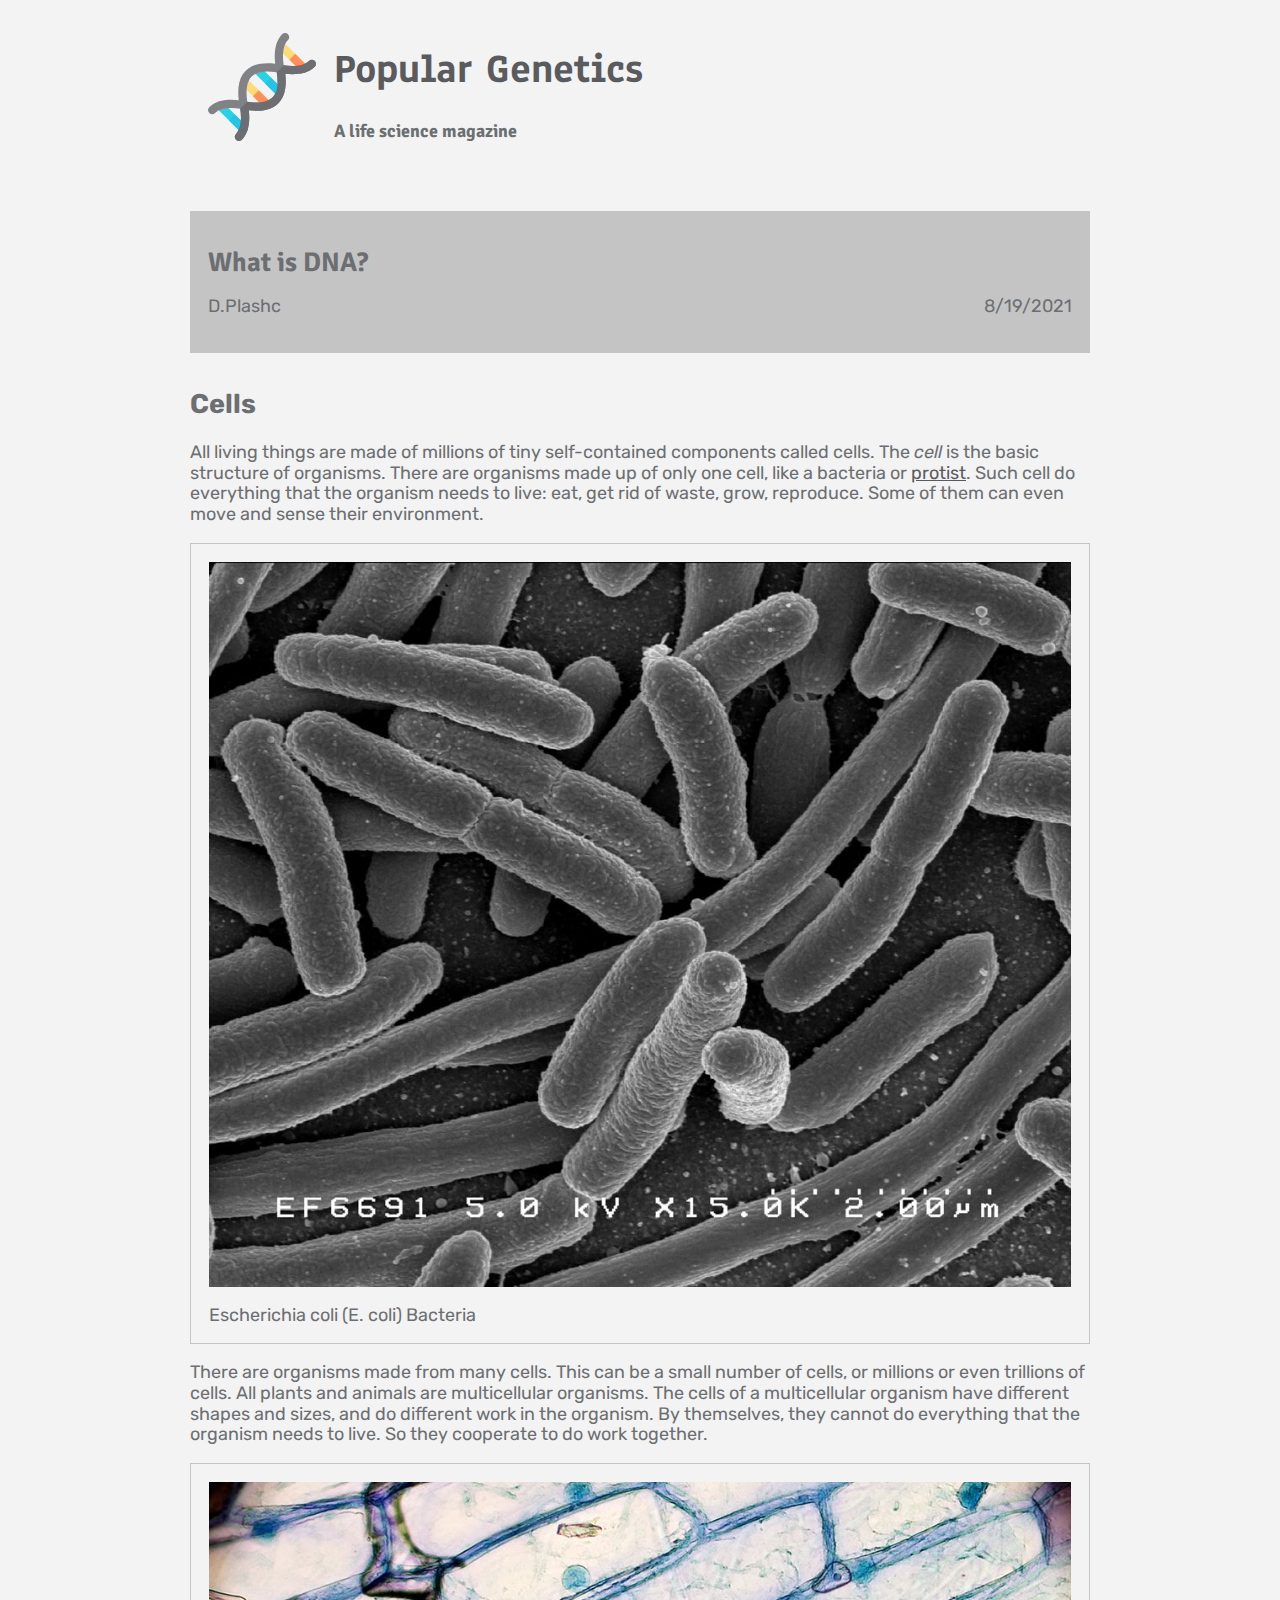
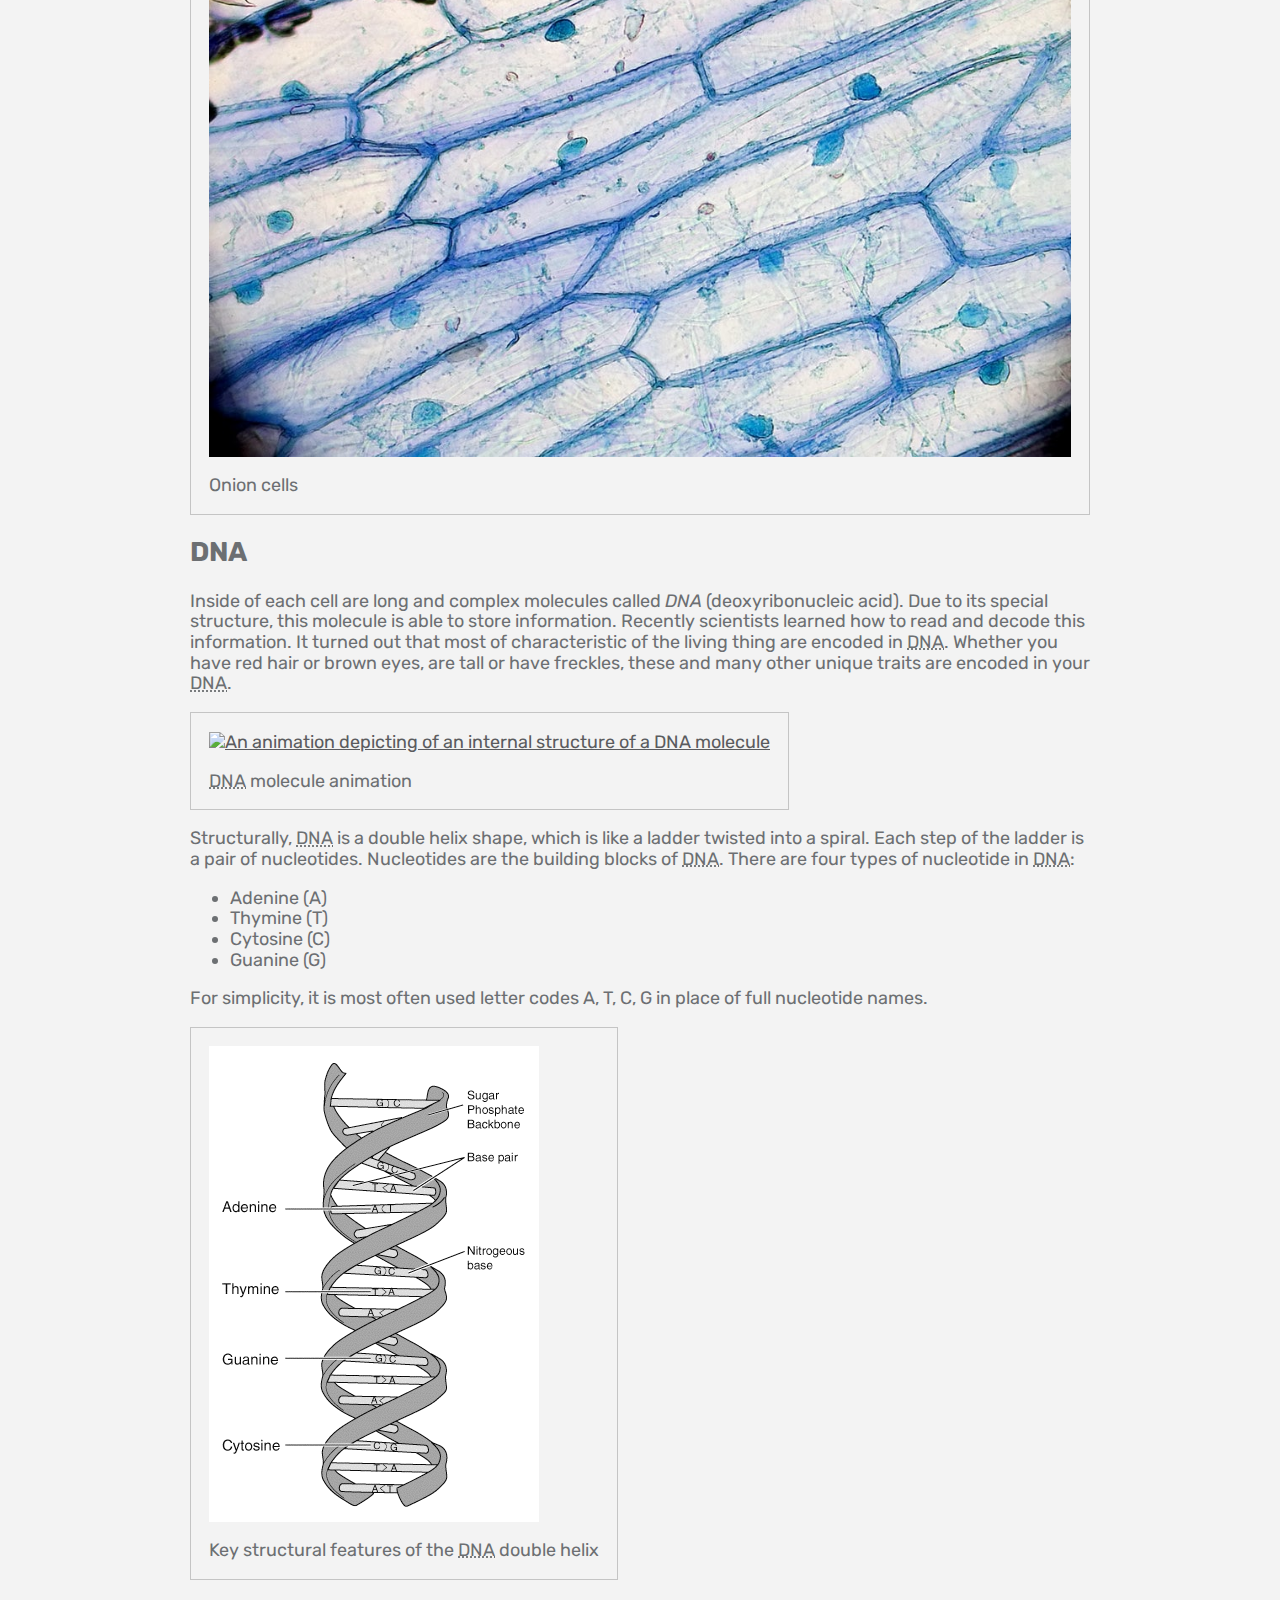
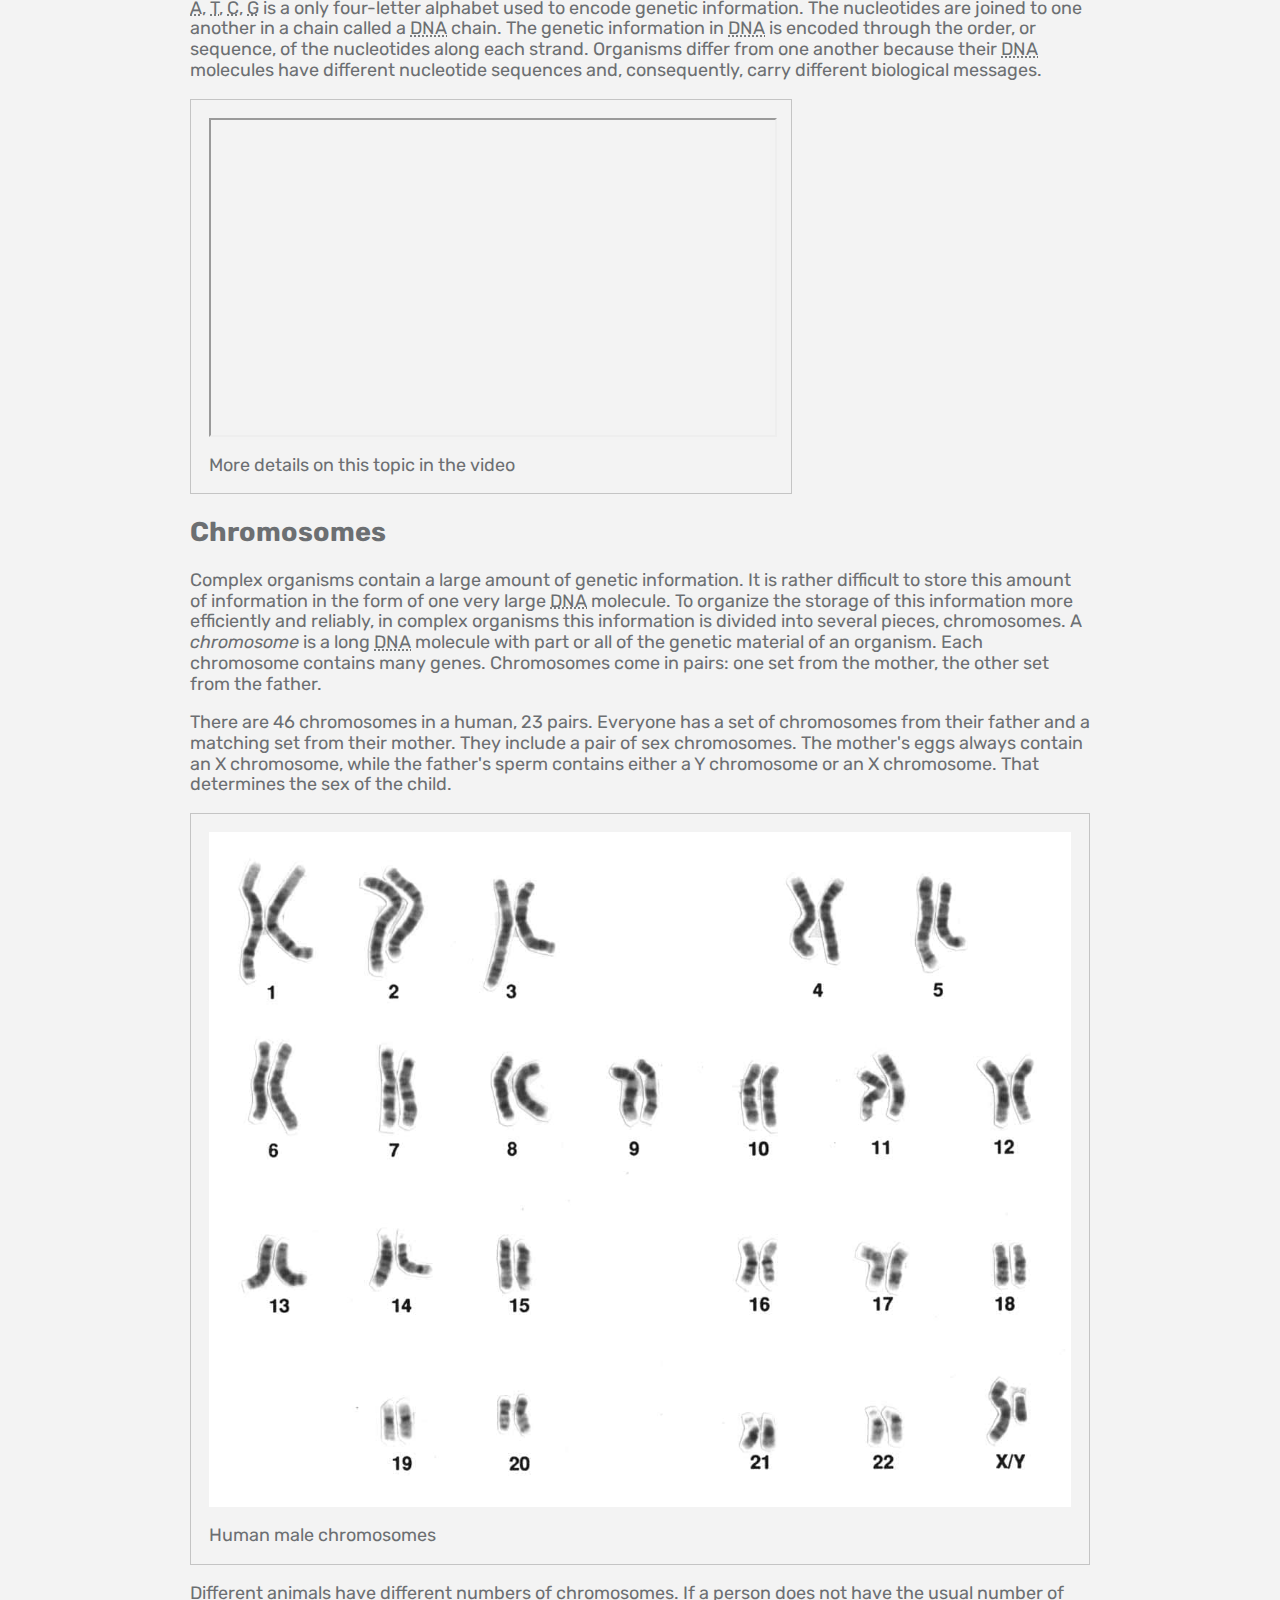
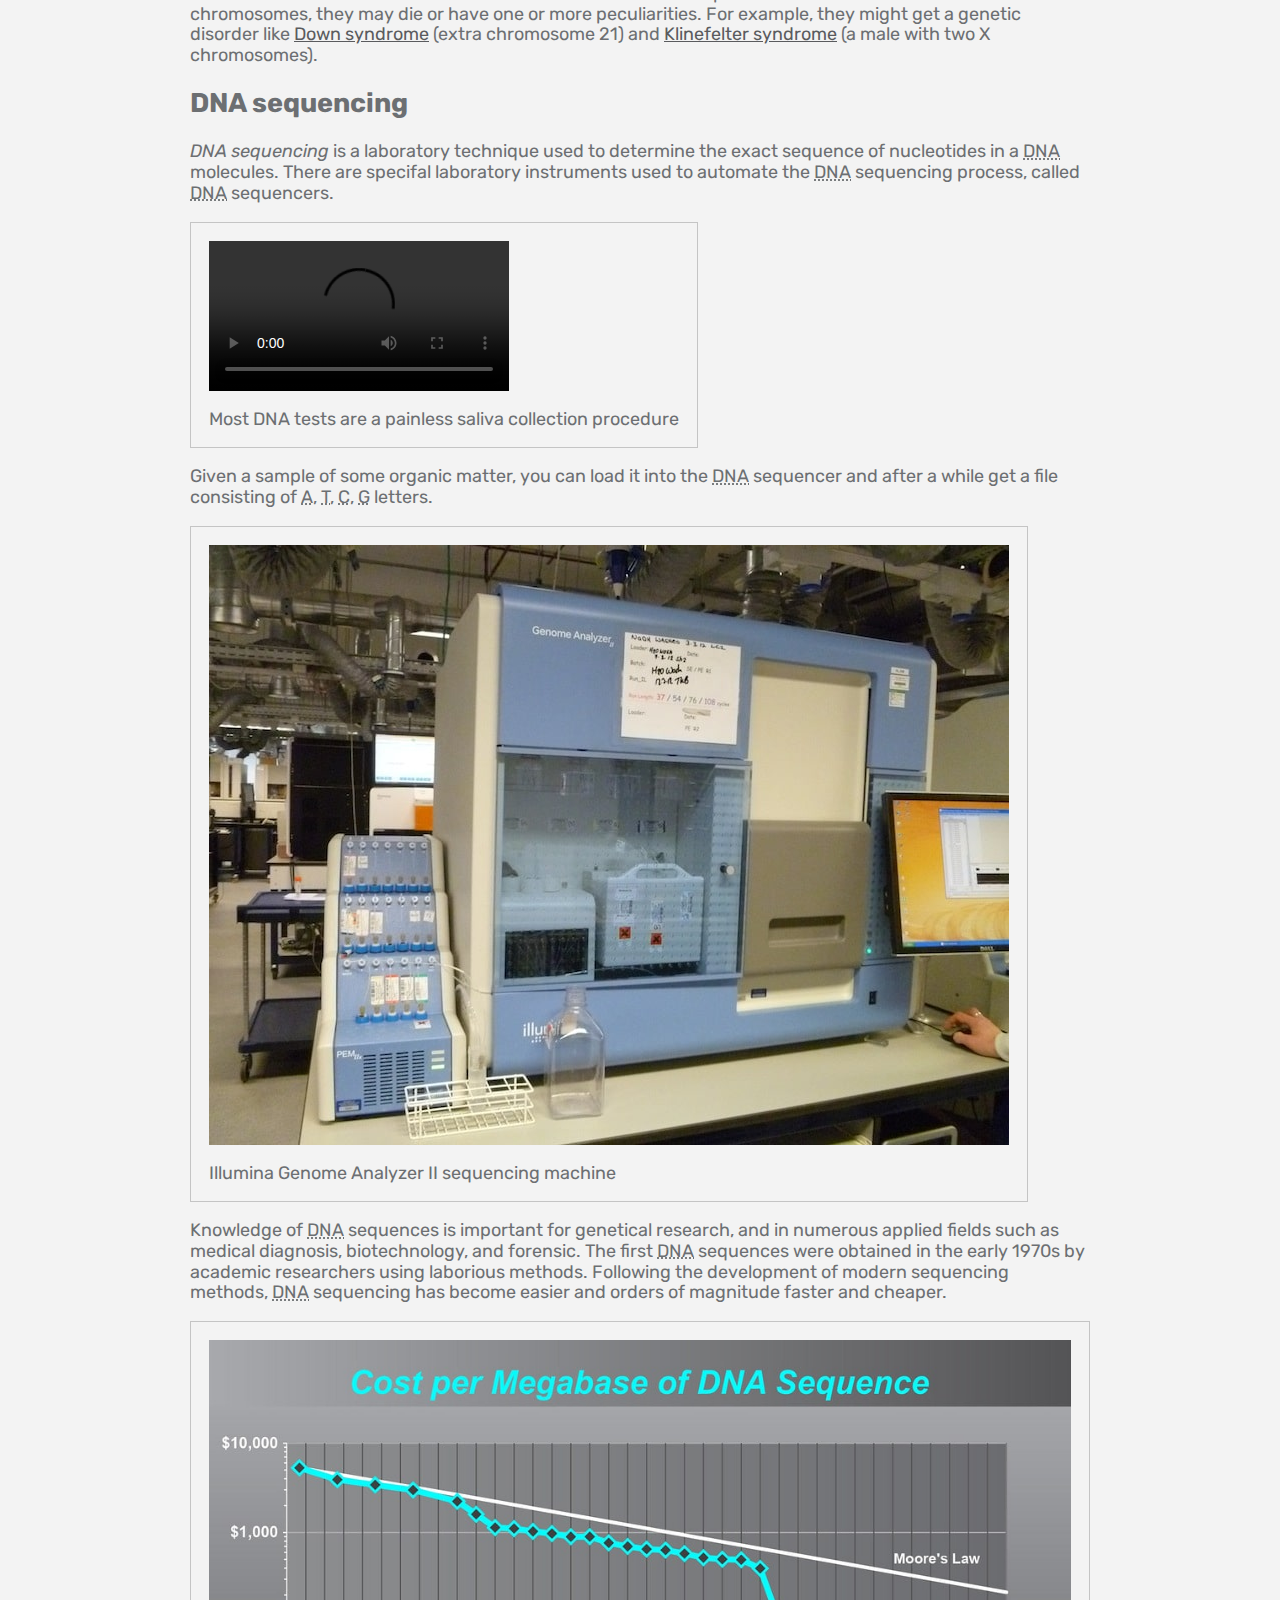
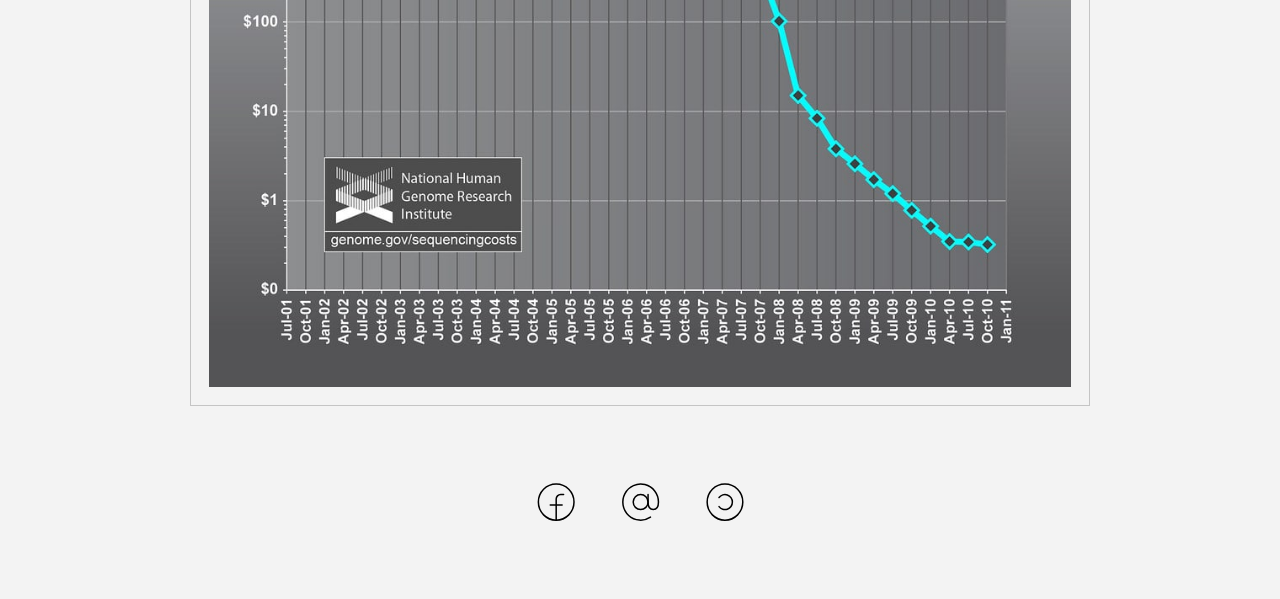
==== article-1-dna.html @ 87370caf "Add comments" ====
<!doctype html>
<html lang="en">

<head>
  <meta charset="utf-8">
  <title>Popular Genetics Magazine: DNA</title>
  <meta name="description" content="In this article you will learn about cells and about the main features of the most important molecule in every living cell.">
  <meta name="viewport" content="width=device-width, initial-scale=1">

  <!--
    Normalize.css is a third-party library that makes browsers render all elements more
    consistently and in line with modern standards.
  -->
  <link rel="stylesheet" href="css/normalize.css">
  <!-- glightbox.css is a stylesheet used by a third-party library glightbox.js -->
  <link rel="stylesheet" href="css/glightbox.css">
  <!-- main.css is a common file for all styles on this site -->
  <link rel="stylesheet" href="css/main.css">

  <!--
    The theme-color value sets a suggested color that user agents should use to customize
    the display of the page or of the surrounding user interface for mobile devices
    https://developer.mozilla.org/en-US/docs/Web/HTML/Element/meta/name/theme-color
   -->
  <meta name="theme-color" content="#C4C4C4">
</head>

<body>
  <!--
    The standard header is displayed on top of every page on the website.
    The only difference is that on the home page the title and subtitle are H1 and H2.
    On the article pages they are regular DIVs since H1 is used for the article title.
  -->
  <header>
    <a href="/index.html" class="logo">
      <img src="assets/icon.svg" alt="Popular genetics magazine logo depicting double helix">
    </a>

    <div>
      <div class="title">Popular Genetics</div>
      <div class="subtitle">A life science magazine</div>
    </div>
  </header>

  <!--
    The main content area consists of content that is unique among the pages on the website.
    Unlike header and footer, which remain the same.
   -->
  <main>
    <article>
      <header>
        <h1 class="title">What is DNA?</h1>
        <div class="author">D.Plashc</div>
        <div class="publication_date">2021-08-19</div>
      </header>

      <section id="cells">
        <!--
          Sources:
          https://simple.wikipedia.org/wiki/Cell
          https://simple.wikipedia.org/wiki/Genetics
        -->
        <h2>Cells</h2>
        <p>
          All living things are made of millions of tiny self-contained components called cells. The <dfn>cell</dfn> is the basic structure of organisms. There are organisms made up of only one cell, like a bacteria or <a href="https://simple.wikipedia.org/wiki/Protist">protist</a>. Such cell do everything that the organism needs to live: eat, get rid of waste, grow, reproduce. Some of them can even move and sense their environment.
        </p>

        <figure>
          <a href="assets/article-1/e-coli.jpg" class="glightbox">
            <img src="assets/article-1/e-coli.jpg" alt="A microscope photography of Escherichia coli (E. coli) bacteria">
          </a>
          <figcaption>Escherichia coli (E. coli) Bacteria</figcaption>
        </figure>

        <p>
          There are organisms made from many cells. This can be a small number of cells, or millions or even trillions of cells. All plants and animals are multicellular organisms. The cells of a multicellular organism have different shapes and sizes, and do different work in the organism. By themselves, they cannot do everything that the organism needs to live. So they cooperate to do work together.
        </p>

        <figure>
          <a href="assets/article-1/onion_cells.jpg" class="glightbox">
            <img src="assets/article-1/onion_cells.jpg" alt="A microscope photography of onion cells">
          </a>
          <figcaption>Onion cells</figcaption>
        </figure>
      </section>

      <section id="dna">
        <!--
          Sources:
          https://simple.wikipedia.org/wiki/DNA
          https://www.ncbi.nlm.nih.gov/books/NBK26821/
        -->
        <h2>DNA</h2>
        <p>
          Inside of each cell are long and complex molecules called <dfn>DNA</dfn> (deoxyribonucleic acid). Due to its special structure, this molecule is able to store information. Recently scientists learned how to read and decode this information. It turned out that most of characteristic of the living thing are encoded in <abbr title="Deoxyribonucleic acid">DNA</abbr>. Whether you have red hair or brown eyes, are tall or have freckles, these and many other unique traits are encoded in your <abbr title="Deoxyribonucleic acid">DNA</abbr>.
        </p>

        <figure>
          <a href="assets/article-1/DNA_animation.gif" class="glightbox">
            <img src="assets/article-1/DNA_animation.gif" alt="An animation depicting of an internal structure of a DNA molecule ">
          </a>
          <figcaption><abbr title="Deoxyribonucleic acid">DNA</abbr> molecule animation</figcaption>
        </figure>

        <p>
          Structurally, <abbr title="Deoxyribonucleic acid">DNA</abbr> is a double helix shape, which is like a ladder twisted into a spiral. Each step of the ladder is a pair of nucleotides. Nucleotides are the building blocks of <abbr title="Deoxyribonucleic acid">DNA</abbr>. There are four types of nucleotide in <abbr title="Deoxyribonucleic acid">DNA</abbr>:
        </p>

        <ul>
          <li>
            Adenine (A)
          </li>
          <li>
            Thymine (T)
          </li>
          <li>
            Cytosine (C)
          </li>
          <li>
            Guanine (G)
          </li>
        </ul>

        <p>
          For simplicity, it is most often used letter codes A, T, C, G in place of full nucleotide names.
        </p>

        <figure>
          <a href="assets/article-1/DNA_structure.png" class="glightbox">
            <img src="assets/article-1/DNA_structure.png" alt="Diagramatic representation of the key structural features of the DNA double helix">
          </a>
          <figcaption>Key structural features of the <abbr title="Deoxyribonucleic acid">DNA</abbr> double helix</figcaption>
        </figure>

        <p>
          <abbr title="Adenine">A</abbr>, <abbr title="Thymine">T</abbr>, <abbr title="Cytosine">C</abbr>, <abbr title="Guanine">G</abbr> is a only four-letter alphabet used to encode genetic information. The nucleotides are joined to one another in a chain called a <abbr title="Deoxyribonucleic acid">DNA</abbr> chain. The genetic information in <abbr title="Deoxyribonucleic acid">DNA</abbr> is encoded through the order, or sequence, of the nucleotides along each strand. Organisms differ from one another because their <abbr title="Deoxyribonucleic acid">DNA</abbr> molecules have different nucleotide sequences and, consequently, carry different biological messages.
        </p>

        <figure>
          <iframe src="https://www.youtube.com/embed/AmOO4j0E408" title="YouTube video player" allow="accelerometer; autoplay; clipboard-write; encrypted-media; gyroscope; picture-in-picture" allowfullscreen></iframe>
          <figcaption>More details on this topic in the video</figcaption>
        </figure>
      </section>

      <section id="chromosomes">
        <!--
          Sources:
          https://en.wikipedia.org/wiki/Chromosome
          https://simple.wikipedia.org/wiki/Chromosome
          https://commons.wikimedia.org/wiki/File:Human_male_karyotpe_high_resolution_-_Chromosome_Y.png
        -->
        <h2>Chromosomes</h2>
        <p>
          Complex organisms contain a large amount of genetic information. It is rather difficult to store this amount of information in the form of one very large <abbr title="Deoxyribonucleic acid">DNA</abbr> molecule. To organize the storage of this information more efficiently and reliably, in complex organisms this information is divided into several pieces, chromosomes.
          A <dfn>chromosome</dfn> is a long <abbr title="Deoxyribonucleic acid">DNA</abbr> molecule with part or all of the genetic material of an organism. Each chromosome contains many genes. Chromosomes come in pairs: one set from the mother, the other set from the father.
        </p>

        <p>
          There are 46 chromosomes in a human, 23 pairs. Everyone has a set of chromosomes from their father and a matching set from their mother. They include a pair of sex chromosomes. The mother's eggs always contain an X chromosome, while the father's sperm contains either a Y chromosome or an X chromosome. That determines the sex of the child.
        </p>

        <figure>
          <a href="assets/article-1/Human_male_karyotpe_high_resolution.jpg" class="glightbox">
            <img src="assets/article-1/Human_male_karyotpe_high_resolution.jpg" alt="A microscope photography of human male chromosomes">
          </a>
          <figcaption>Human male chromosomes</figcaption>
        </figure>

        <p>
          Different animals have different numbers of chromosomes. If a person does not have the usual number of chromosomes, they may die or have one or more peculiarities. For example, they might get a genetic disorder like <a href="https://en.wikipedia.org/wiki/Down_syndrome">Down syndrome</a> (extra chromosome 21) and <a href="https://en.wikipedia.org/wiki/Klinefelter_syndrome">Klinefelter syndrome</a> (a male with two X chromosomes).
        </p>
      </section>

      <section id="dna_sequencing">
        <!--
          Sources:
          https://www.genome.gov/genetics-glossary/DNA-Sequencing
          https://en.wikipedia.org/wiki/DNA_sequencing
          https://en.wikipedia.org/wiki/DNA_sequencer
        -->
        <h2>DNA sequencing</h2>
        <p>
          <dfn>DNA sequencing</dfn> is a laboratory technique used to determine the exact sequence of nucleotides in a <abbr title="Deoxyribonucleic acid">DNA</abbr> molecules. There are specifal laboratory instruments used to automate the <abbr title="Deoxyribonucleic acid">DNA</abbr> sequencing process, called <abbr title="Deoxyribonucleic acid">DNA</abbr> sequencers.
        </p>

        <figure>
          <video controls>
            <source src="assets/article-1/nurse-collecting-saliva-of-patient.mp4" type="video/mp4">
          </video>
          <figcaption>Most DNA tests are a painless saliva collection procedure</figcaption>
        </figure>

        <p>
          Given a sample of some organic matter, you can load it into the <abbr title="Deoxyribonucleic acid">DNA</abbr> sequencer and after a while get a file consisting of <abbr title="Adenine">A</abbr>, <abbr title="Thymine">T</abbr>, <abbr title="Cytosine">C</abbr>, <abbr title="Guanine">G</abbr> letters.
        </p>

        <figure>
          <a href="assets/article-1/GA2.jpeg" class="glightbox">
            <img src="assets/article-1/GA2.jpeg" alt="A photo of a Illumina Genome Analyzer II sequencing machine">
          </a>
          <figcaption>Illumina Genome Analyzer II sequencing machine</figcaption>
        </figure>

        <p>
          Knowledge of <abbr title="Deoxyribonucleic acid">DNA</abbr> sequences is important for genetical research, and in numerous applied fields such as medical diagnosis, biotechnology, and forensic. The first <abbr title="Deoxyribonucleic acid">DNA</abbr> sequences were obtained in the early 1970s by academic researchers using laborious methods. Following the development of modern sequencing methods, <abbr title="Deoxyribonucleic acid">DNA</abbr> sequencing has become easier and orders of magnitude faster and cheaper.
        </p>

        <figure>
          <a href="assets/article-1/cost_per_megabase.jpeg" class="glightbox">
            <img src="assets/article-1/cost_per_megabase.jpeg" alt="Infographic: Cost per Megabase of DNA Sequence Moore's Law comparsion">
          </a>
        </figure>
      </section>
    </article>
  </main>

  <!--
    The standard footer is displayed in the bottom of every page on the website.
    It is the same on all pages.
  -->
  <footer>
    <a href="https://www.facebook.com/populargenetics" title="Facebook page">
      <img src="assets/facebook-logo.svg" alt="facebook logo">
    </a>

    <a href="mailto:plashchynski@gmail.com" title="Contact us">
      <img src="assets/at.svg" alt="email icon">
    </a>

    <a href="http://creativecommons.org/licenses/by/4.0/" title="Copyright information">
      <img src="assets/copyleft.svg" alt="copyleft logo">
    </a>
  </footer>

  <!-- glightbox.js is a third-party library for image galleries. -->
  <script src="js/glightbox.js"></script>
  <!-- main.js is a common file for all JS on this site -->
  <script src="js/main.js"></script>
</body>
</html>
---- css/main.css ----
/* Import fonts from fonts.google.com service */
@import url('https://fonts.googleapis.com/css2?family=Anaheim&family=Rubik&family=Signika+Negative&display=swap');

/* ==========================================================================
   CSS custom properties.
   Values to be reused throughout this document
   ========================================================================== */
:root {
  --accent-text-colour: #5A5B5E;
  --main-text-colour: #6C6F72;
  --main-font-size: 18px;
  --even-background-color: #F3F3F3;
  --odd-background-color: #C4C4C4;
  --main-border: 1px solid var(--accent-text-colour);
  --light-border: 1px solid var(--odd-background-color);
}



/* ==========================================================================
   Common styles for all pages
   ========================================================================== */
/*
 * Remove the gap between audio, canvas, iframes,
 * images, videos and the bottom of their containers:
 * https://github.com/h5bp/html5-boilerplate/issues/440
 * Adapted from h5bp.org 'main.css' Online: https://github.com/h5bp/main.css
 */
audio,
canvas,
iframe,
img,
svg,
video {
  vertical-align: middle;
}

html {
  background-color: var(--even-background-color);
  color: var(--main-text-colour);
  font-family: 'Rubik', sans-serif;
  font-size: var(--main-font-size);
}

/* reset style for unvisited, visited, selected link */
a:link, a:visited, a:hover, a:active {
  color: var(--accent-text-colour);
}

figure {
  max-width: fit-content;
  margin: 0px;
  padding: 1rem;
  border: var(--light-border);
}

figcaption {
  max-width: inherit;
  margin-top: 1rem;
}

figure img,video {
  max-width: 100%;
}

figure iframe {
  width: 100% !important;
  height: auto !important;
}


/* tune for glightbox to display images on light dafult background
   since many images are transparent */
.gslide-image {
  background-color: var(--even-background-color);
}

/* Taken from: https://www.w3schools.com/howto/howto_css_list_without_bullets.asp */
ul.no-bullets {
  list-style-type: none; /* Remove bullets */
  padding: 0; /* Remove padding */
  margin: 0; /* Remove margins */
}



/* ==========================================================================
   Header styles
   header is the same for all pages
   ========================================================================== */

body > header {
  display: flex;
  flex-direction: row;
  padding-left: 1rem;
  padding-right: 1rem;
  align-items: center;
  gap: 1rem;
  margin-bottom: 1rem;
}

body > header .logo img {
  width: 6rem;
  height: 100%;
}

body > header .title {
  font-family: 'Anaheim', sans-serif;
  font-size: 2.3rem;
  font-weight: bold;

  color: var(--accent-text-colour);

  margin: 0.2rem 0;
  margin-block-start: 0.67em;
  margin-block-end: 0.67em;
  margin-inline-start: 0px;
  margin-inline-end: 0px;
  
}

body > header .subtitle {
  font-family: 'Signika Negative', sans-serif;
  font-size: 1rem;
  font-weight: bold;

  color: var(--main-text-colour);

  margin-block-start: 0.83em;
  margin-block-end: 0.83em;
  margin-inline-start: 0px;
  margin-inline-end: 0px;
}

/* ==========================================================================
   Home page styles
   ========================================================================== */
/* Reset default unordered list (ul) properties for the artcile list */
ul#article_list {
  list-style-type: none;
  padding-inline-start: 0px;
  margin-top: 0px;
  margin-bottom: 0px;
}

/* An item for an individual article in the artcile list */
.article_item {
  display: grid;
  grid-template-columns: auto min-content min-content;
  grid-template-rows: min-content auto min-content;
  grid-template-areas:
  "title title picture"
  "description description picture"
  "author publication_date picture";
  column-gap: 1rem;
  padding: 1rem;
}

.article_item:not(:last-child) {
  border-bottom: var(--main-border);
}

.article_item > .title {
  grid-area: title;
  font-family: 'Signika Negative', sans-serif;
  font-size: 1.5rem;
  margin-bottom: 1rem;
}

.article_item > .author {
  grid-area: author;
}

.article_item > .publication_date {
  grid-area: publication_date;
}

.article_item > .description {
  grid-area: description;
  margin-bottom: 1rem;
}

.article_item > .picture {
  grid-area: picture;
  align-self: center;
  height: auto;
  max-width: 5rem;
}



/* ==========================================================================
   Styles for an article page
   ========================================================================== */
article > header {
  background-color: var(--odd-background-color);
  display: grid;
  grid-template-columns: auto min-content;
  grid-template-rows: min-content min-content;
  grid-template-areas:
  "title title"
  "author publication_date";
  padding: 1rem;
  padding-bottom: 2rem;
}

article > header .title {
  grid-area: title;
  font-family: 'Signika Negative', sans-serif;
  font-size: 1.5rem;
}

article > header .author {
  grid-area: author;
}

article > header .publication_date {
  grid-area: publication_date;
}

article > section {
  padding: 1rem;
}


/* ==========================================================================
   footer styles
   footer are the same for all pages
   ========================================================================== */

footer {
  display: grid;
  grid-auto-flow: column;
  justify-content: center;
  align-items: center;
  column-gap: 2rem;
  margin: 4rem 0;
}

/* Animation: icons in the footer make a flip when hovered with a mouse */
footer img:hover {
  animation: flip 1s;
}

@keyframes flip {
  0% {
    transform: rotate(0turn);
  }
  100% {
    transform: rotate(1turn);
  }
}


/* ==========================================================================
   Media Queries for Responsive Design.
   These styles override the primary ('mobile first') styles.
   ========================================================================== */

@media only screen and (min-width: 35em) {
  body {
    display: grid;
    justify-content: center;
    grid-template-columns: min(80%, 900px);
  }

  body > header {
    margin-top: 1rem;
    margin-bottom: 2rem;
  }

  article > section {
    padding: 0rem;
  }

  article > header {
    margin-top: 1rem;
    padding-bottom: 2rem;
    margin-bottom: 2rem;
  }

  .article_item {
    padding-bottom: 2rem;
    margin-bottom: 1rem;
  }

  figure iframe,figure model-viewer {
    min-width: 560px !important;
    min-height: 315px !important;
  }

  .article_item > .publication_date {
    margin-right: 1rem;
  }
}

/* ==========================================================================
   Print styles.
   Adapted from h5bp.org 'main.css' Online: https://github.com/h5bp/main.css
   ========================================================================== */
@media print {
  *,
  *::before,
  *::after {
    background: #fff !important;
    color: #000 !important;
    /* Black prints faster */
    box-shadow: none !important;
    text-shadow: none !important;
  }

  tr,
  img {
    page-break-inside: avoid;
  }

  p,
  h2,
  h3 {
    orphans: 3;
    widows: 3;
  }

  h2,
  h3 {
    page-break-after: avoid;
  }
}

#cell_division figure {
  max-width: unset;
}

#cell_division img {
  width: 100%;
}



/* ==========================================================================
   report.html styles
   Adapted from h5bp.org 'main.css' Online: https://github.com/h5bp/main.css
   ========================================================================== */

/* Scale the report images (sitemap, wireframes, etc) to have an equal width */
#report img {
  max-width: 600px;
  height: auto;
}

#report h1 {
  font-family: 'Anaheim', sans-serif;
}

#report h2 {
  font-family: 'Signika Negative', sans-serif;
}

#report #mock-ups {
  margin-top: 1rem;
  display: flex;
  flex-wrap: wrap;
}

#report #mock-ups img {
  max-width: 10rem;
}
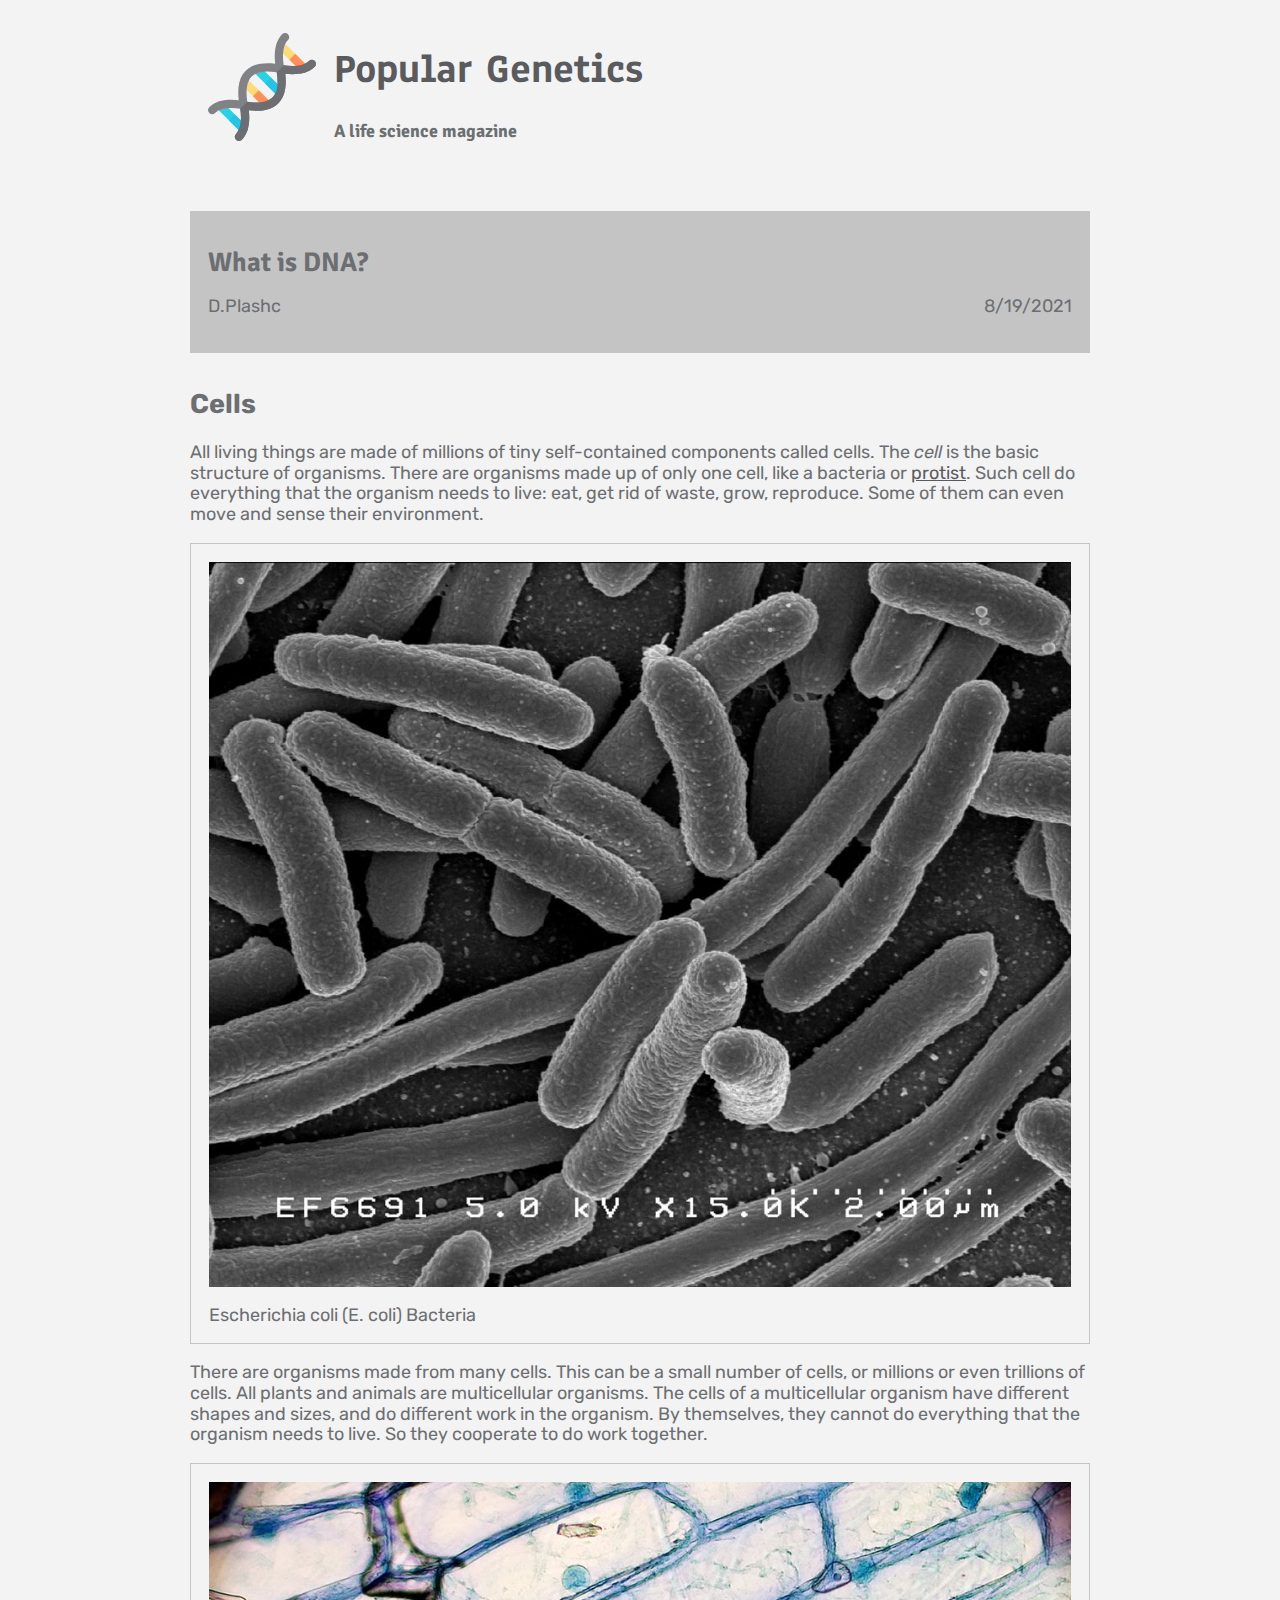
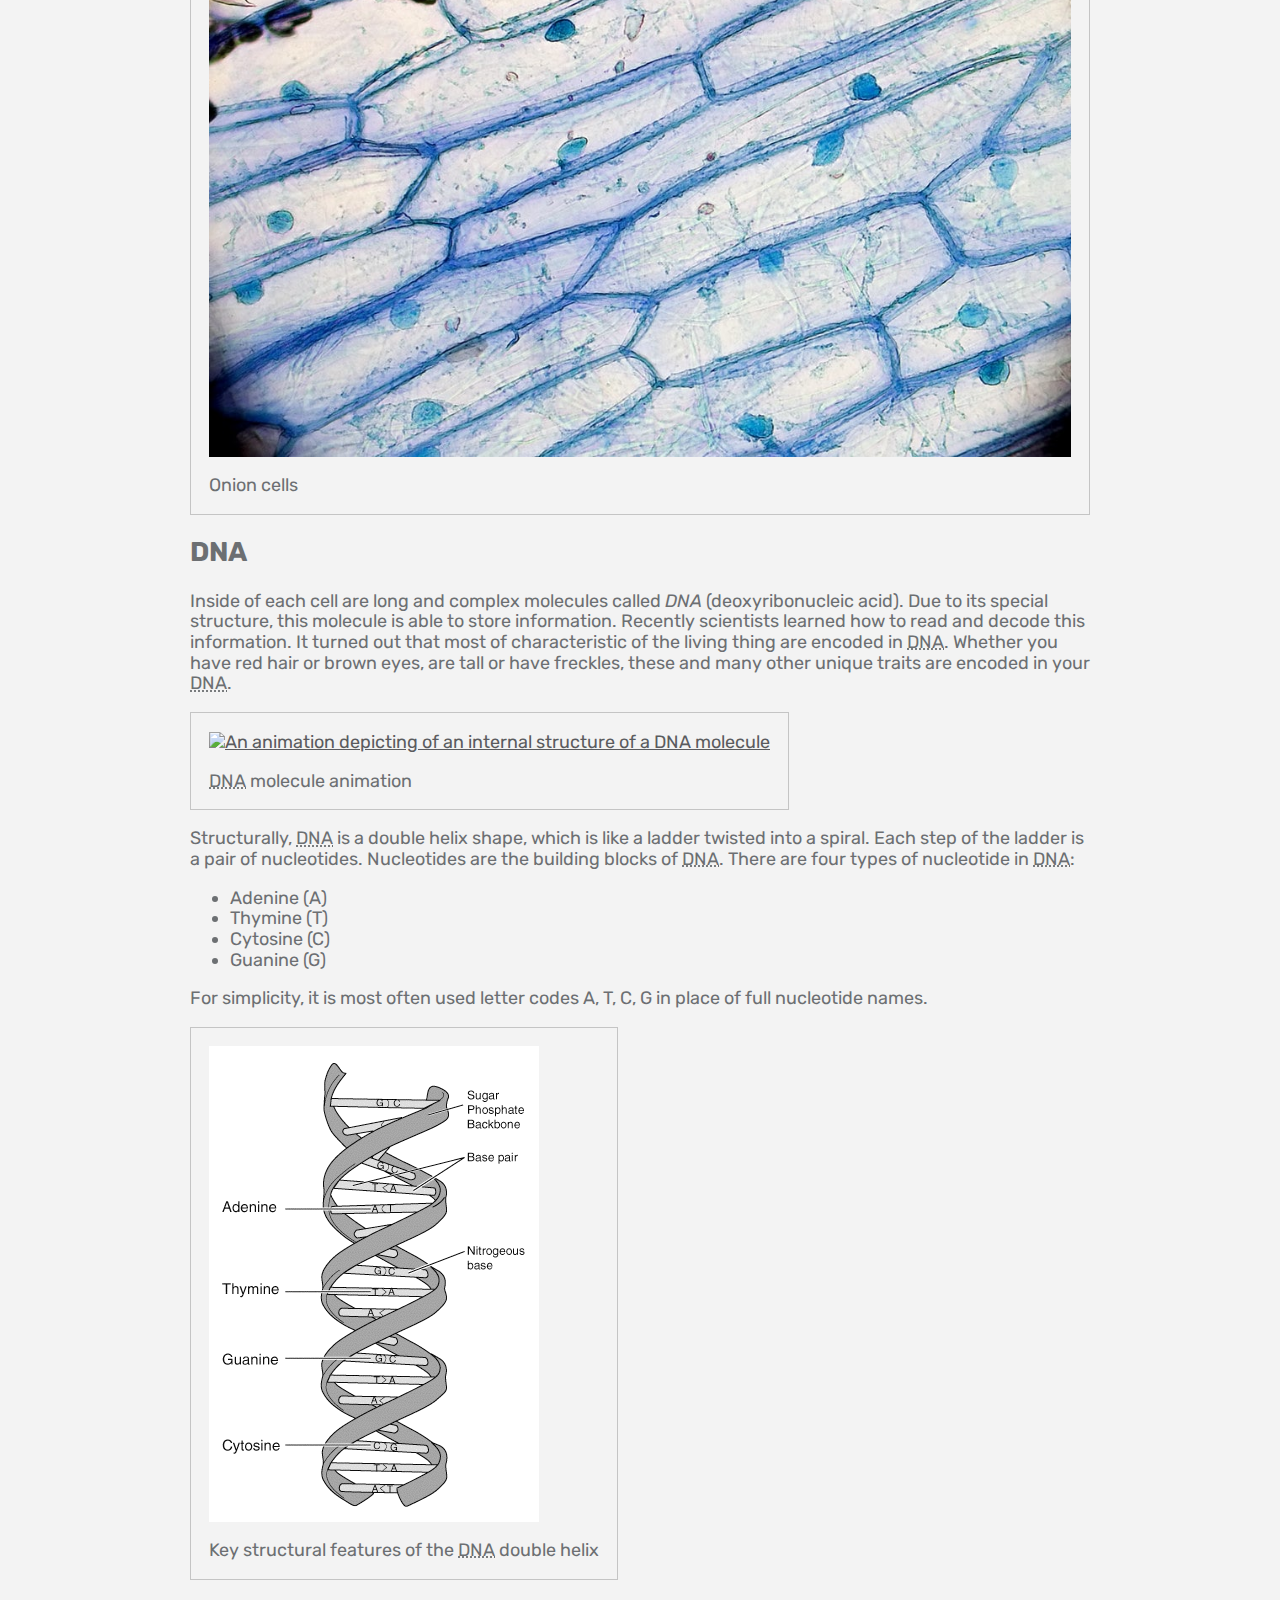
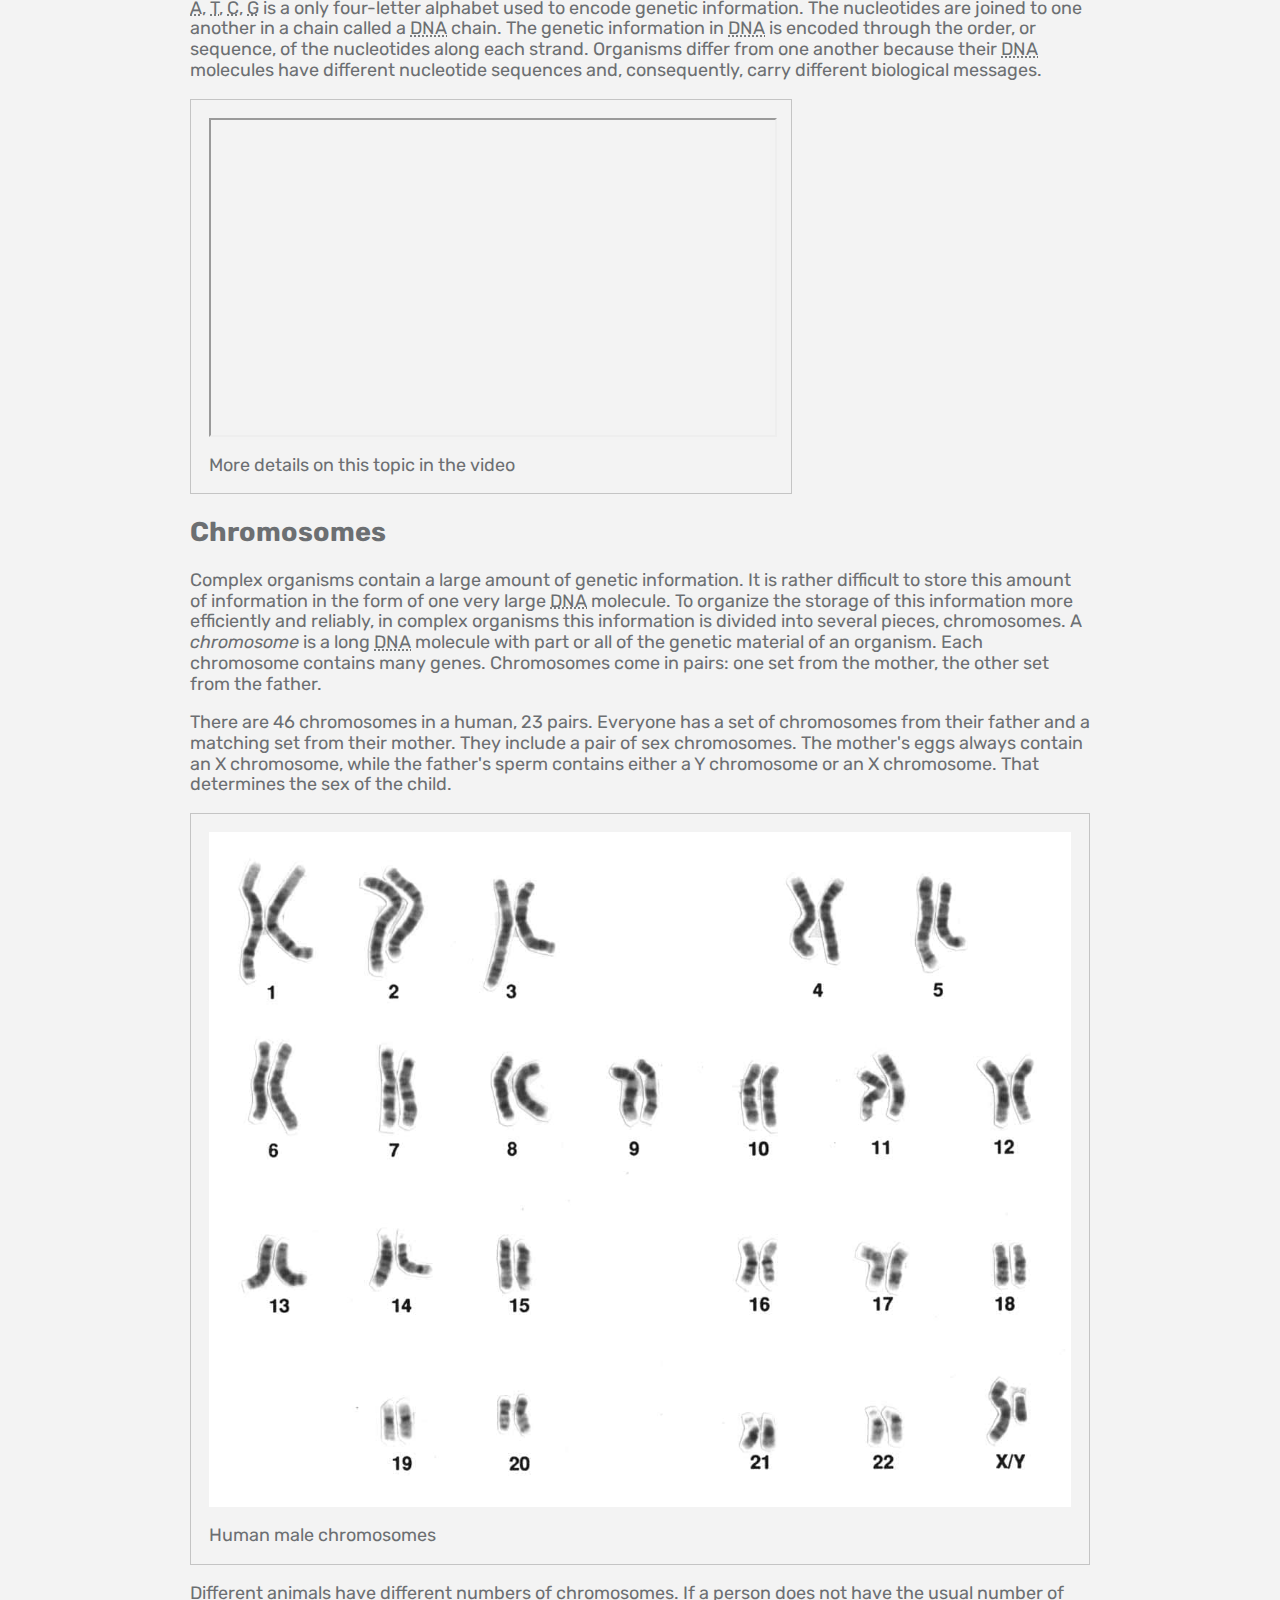
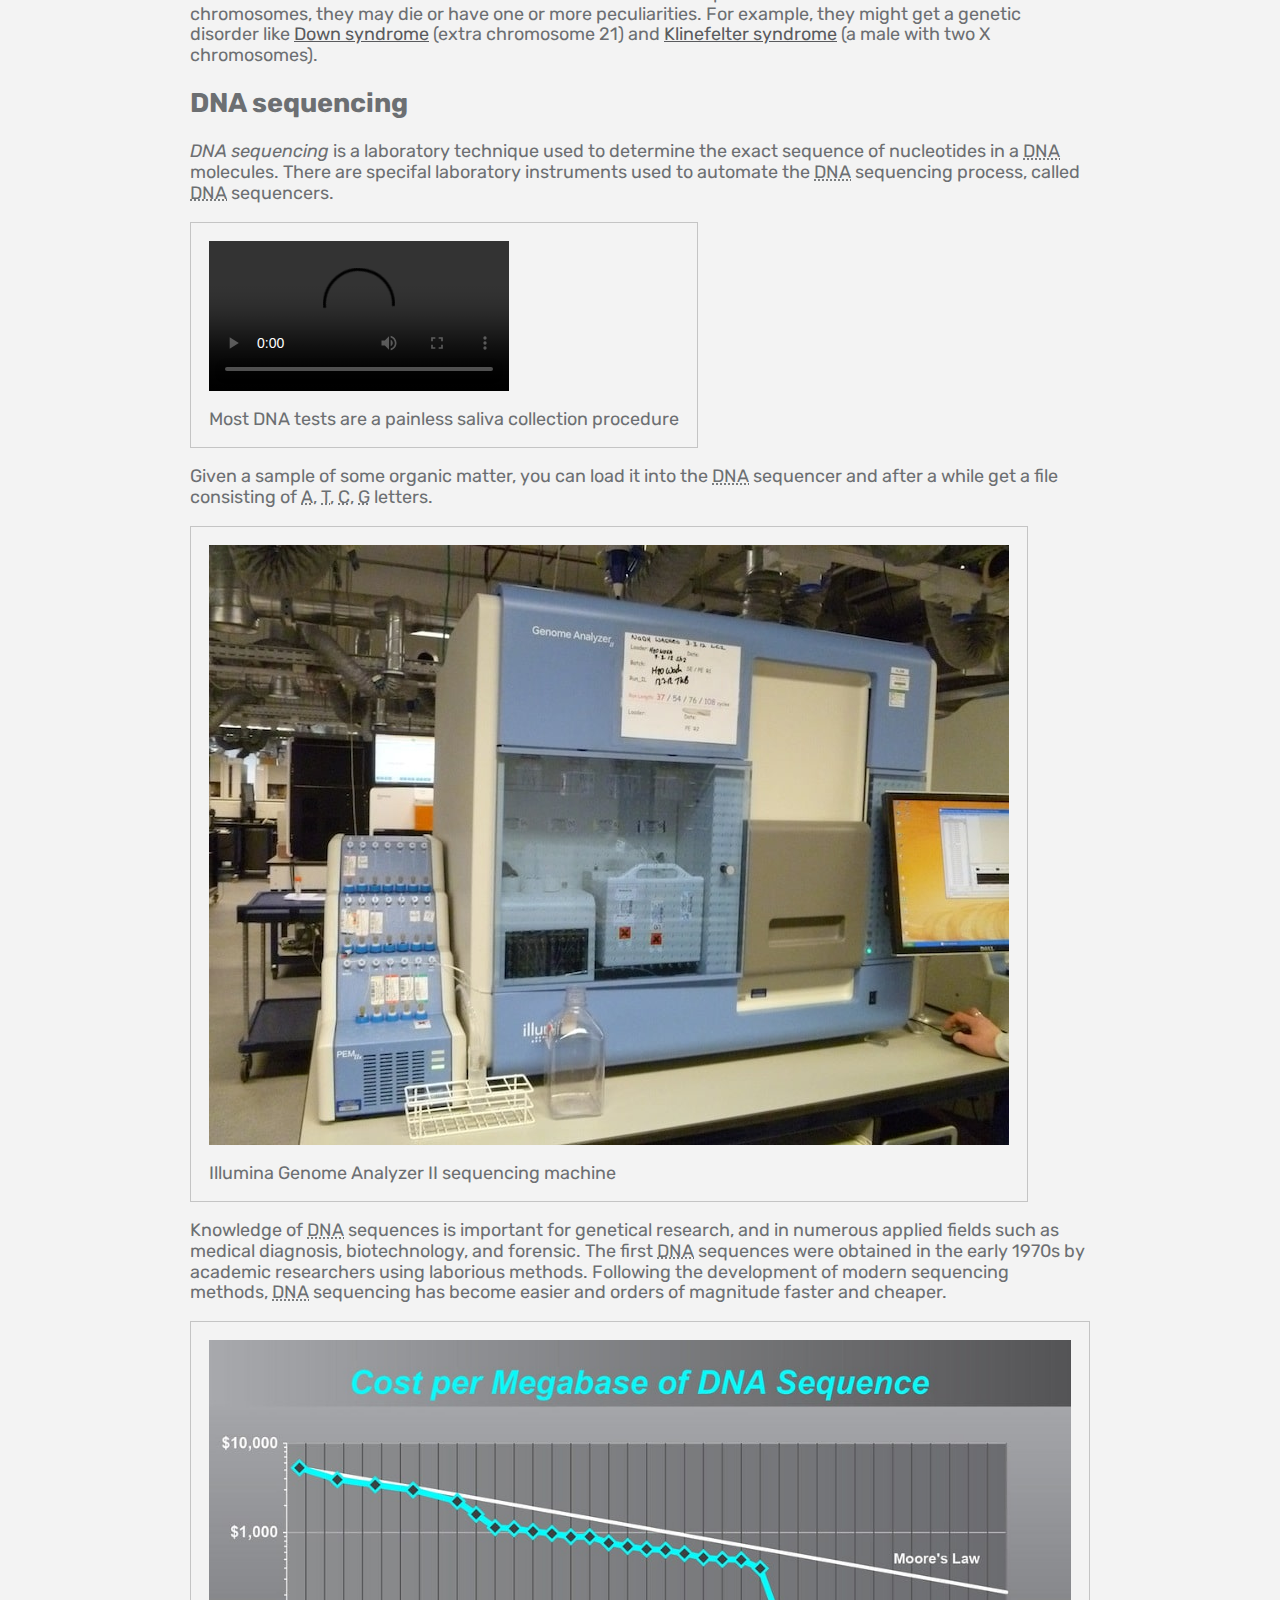
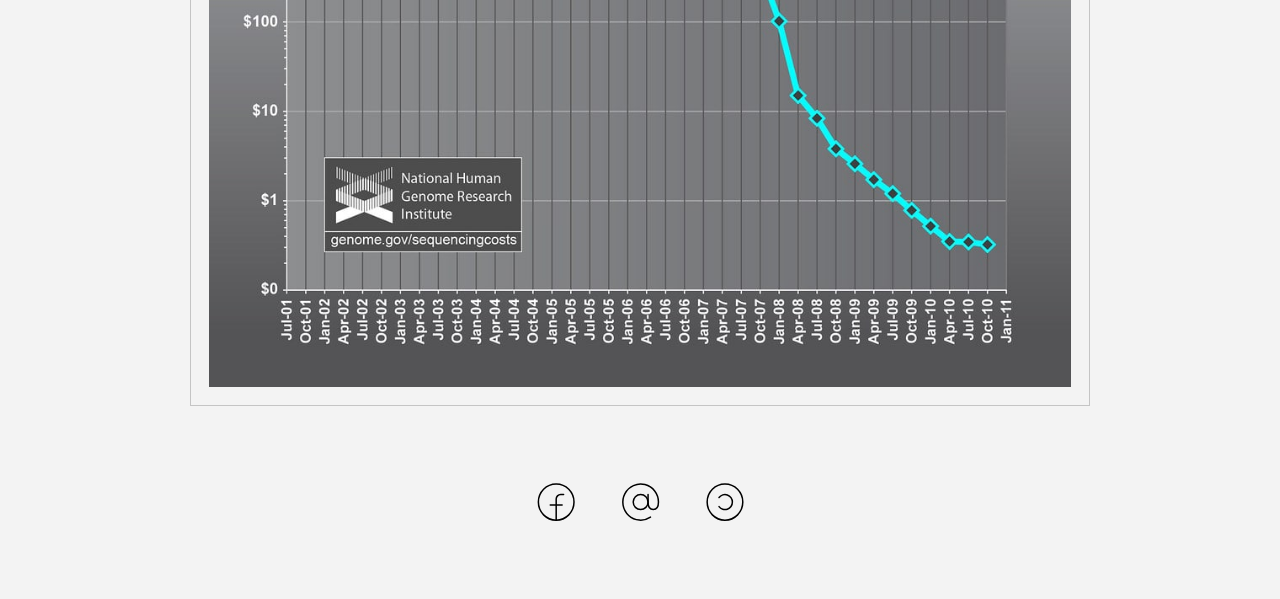
==== commit 671cb34a: "Comments" ====
--- a/article-1-dna.html
+++ b/article-1-dna.html
@@ -5,6 +5,7 @@
   <meta charset="utf-8">
   <title>Popular Genetics Magazine: DNA</title>
   <meta name="description" content="In this article you will learn about cells and about the main features of the most important molecule in every living cell.">
+  <!-- mobile-optimized, sets size of the viewport to width of the screen in CSS pixels at a scale of 100%. -->
   <meta name="viewport" content="width=device-width, initial-scale=1">
 
   <!--
@@ -48,12 +49,18 @@
    -->
   <main>
     <article>
+      <!--
+        This is the header area of the article displayed as a darker block on the top of the page.
+        The structure is the same for every article.
+       -->
       <header>
         <h1 class="title">What is DNA?</h1>
         <div class="author">D.Plashc</div>
+        <!-- The date string is updated by JS during the page load to be displayed in the local format -->
         <div class="publication_date">2021-08-19</div>
       </header>
 
+      <!-- Every article consists of sections which divide it into small topics -->
       <section id="cells">
         <!--
           Sources:
@@ -61,10 +68,12 @@
           https://simple.wikipedia.org/wiki/Genetics
         -->
         <h2>Cells</h2>
+        <!-- dfn tag is used when a new term introduced -->
         <p>
           All living things are made of millions of tiny self-contained components called cells. The <dfn>cell</dfn> is the basic structure of organisms. There are organisms made up of only one cell, like a bacteria or <a href="https://simple.wikipedia.org/wiki/Protist">protist</a>. Such cell do everything that the organism needs to live: eat, get rid of waste, grow, reproduce. Some of them can even move and sense their environment.
         </p>
 
+        <!-- All visuals are enclosed in a figure tage with figcaption -->
         <figure>
           <a href="assets/article-1/e-coli.jpg" class="glightbox">
             <img src="assets/article-1/e-coli.jpg" alt="A microscope photography of Escherichia coli (E. coli) bacteria">
@@ -91,6 +100,7 @@
           https://www.ncbi.nlm.nih.gov/books/NBK26821/
         -->
         <h2>DNA</h2>
+        <!-- abbr tag is used to mark abbreviations -->
         <p>
           Inside of each cell are long and complex molecules called <dfn>DNA</dfn> (deoxyribonucleic acid). Due to its special structure, this molecule is able to store information. Recently scientists learned how to read and decode this information. It turned out that most of characteristic of the living thing are encoded in <abbr title="Deoxyribonucleic acid">DNA</abbr>. Whether you have red hair or brown eyes, are tall or have freckles, these and many other unique traits are encoded in your <abbr title="Deoxyribonucleic acid">DNA</abbr>.
         </p>
--- a/css/main.css
+++ b/css/main.css
@@ -7,12 +7,10 @@
    ========================================================================== */
 :root {
   --accent-text-colour: #5A5B5E;
-  --main-text-colour: #6C6F72;
-  --main-font-size: 18px;
+  --default-text-colour: #6C6F72;
+  --default-font-size: 18px;
   --even-background-color: #F3F3F3;
   --odd-background-color: #C4C4C4;
-  --main-border: 1px solid var(--accent-text-colour);
-  --light-border: 1px solid var(--odd-background-color);
 }
 
 
@@ -35,11 +33,12 @@
   vertical-align: middle;
 }
 
+/* global styles for all documents */
 html {
   background-color: var(--even-background-color);
-  color: var(--main-text-colour);
+  color: var(--default-text-colour);
   font-family: 'Rubik', sans-serif;
-  font-size: var(--main-font-size);
+  font-size: var(--default-font-size);
 }
 
 /* reset style for unvisited, visited, selected link */
@@ -51,7 +50,7 @@
   max-width: fit-content;
   margin: 0px;
   padding: 1rem;
-  border: var(--light-border);
+  border: 1px solid var(--odd-background-color);
 }
 
 figcaption {
@@ -59,18 +58,21 @@
   margin-top: 1rem;
 }
 
+/* display images, videos responsively on small screens */
 figure img,video {
   max-width: 100%;
 }
 
+/* display youtube embeds responsively on small screens */
 figure iframe {
   width: 100% !important;
   height: auto !important;
 }
 
-
-/* tune for glightbox to display images on light dafult background
-   since many images are transparent */
+/*
+  tune for glightbox to display images on light dafult background
+  since many images are transparent
+*/
 .gslide-image {
   background-color: var(--even-background-color);
 }
@@ -116,7 +118,7 @@
   margin-block-end: 0.67em;
   margin-inline-start: 0px;
   margin-inline-end: 0px;
-  
+
 }
 
 body > header .subtitle {
@@ -124,7 +126,7 @@
   font-size: 1rem;
   font-weight: bold;
 
-  color: var(--main-text-colour);
+  color: var(--default-text-colour);
 
   margin-block-start: 0.83em;
   margin-block-end: 0.83em;
@@ -135,7 +137,8 @@
 /* ==========================================================================
    Home page styles
    ========================================================================== */
-/* Reset default unordered list (ul) properties for the artcile list */
+/* #article_list is the list of articles that occupies the all main part of the home page */
+/* Reset default unordered list (ul) properties */
 ul#article_list {
   list-style-type: none;
   padding-inline-start: 0px;
@@ -143,7 +146,7 @@
   margin-bottom: 0px;
 }
 
-/* An item for an individual article in the artcile list */
+/* article_item is a card of an individual article, contains title, author, publication_date, etc. */
 .article_item {
   display: grid;
   grid-template-columns: auto min-content min-content;
@@ -156,8 +159,9 @@
   padding: 1rem;
 }
 
+/* lines separating article_item */
 .article_item:not(:last-child) {
-  border-bottom: var(--main-border);
+  border-bottom: 1px solid var(--accent-text-colour)
 }
 
 .article_item > .title {
@@ -173,6 +177,7 @@
 
 .article_item > .publication_date {
   grid-area: publication_date;
+  white-space: nowrap;
 }
 
 .article_item > .description {
@@ -216,6 +221,7 @@
 
 article > header .publication_date {
   grid-area: publication_date;
+  white-space: nowrap;
 }
 
 article > section {
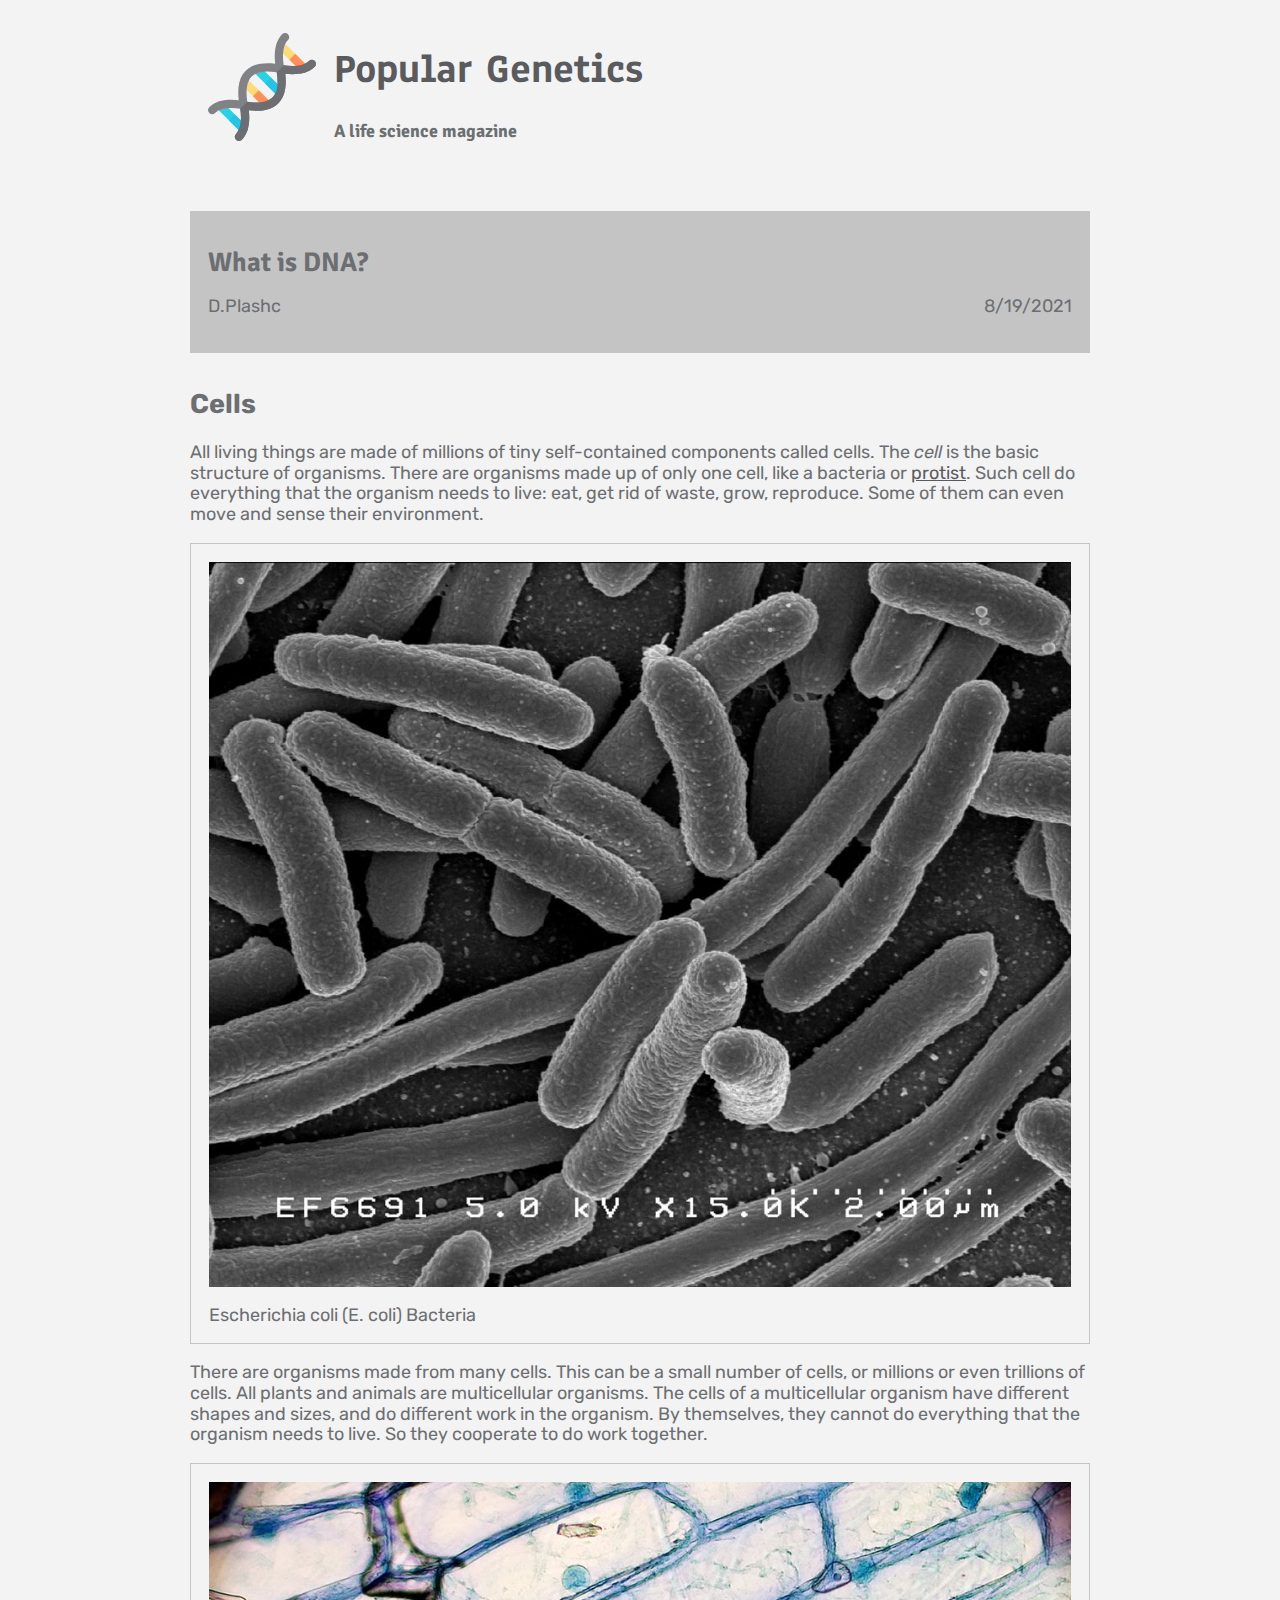
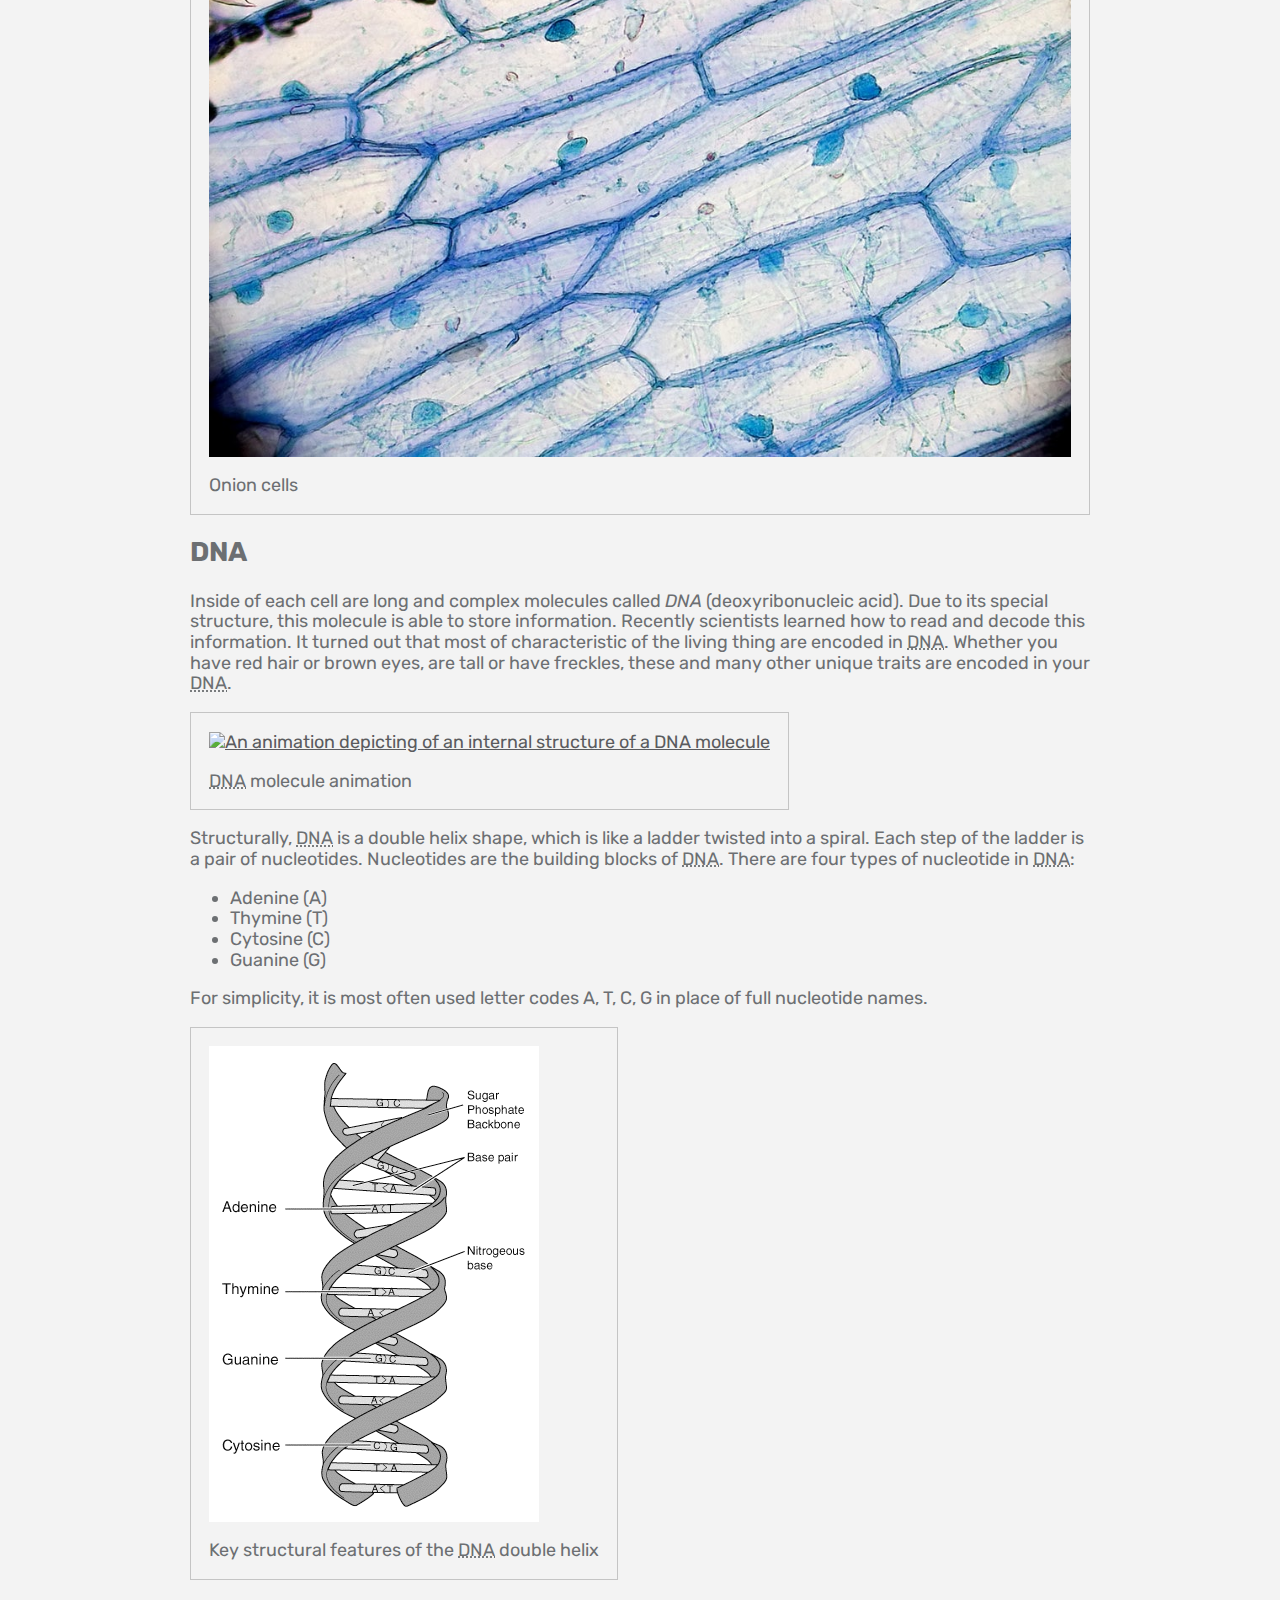
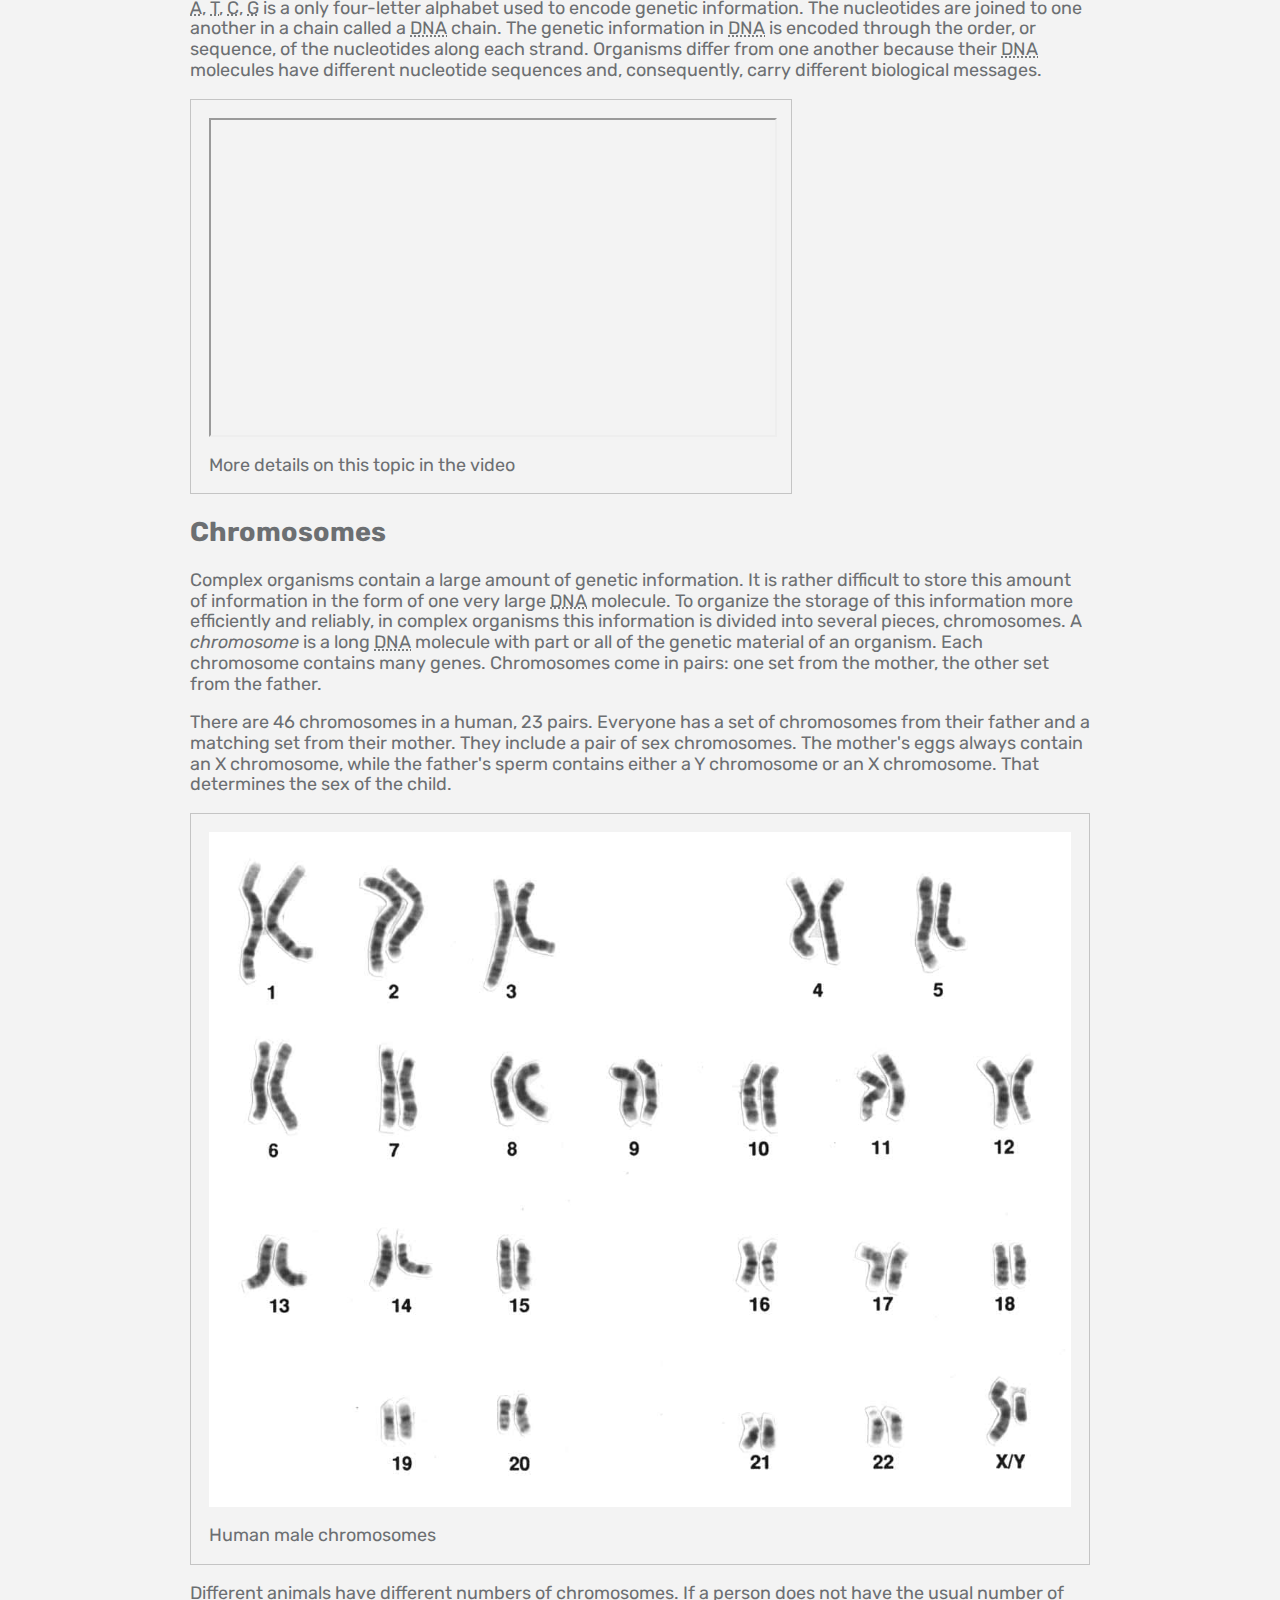
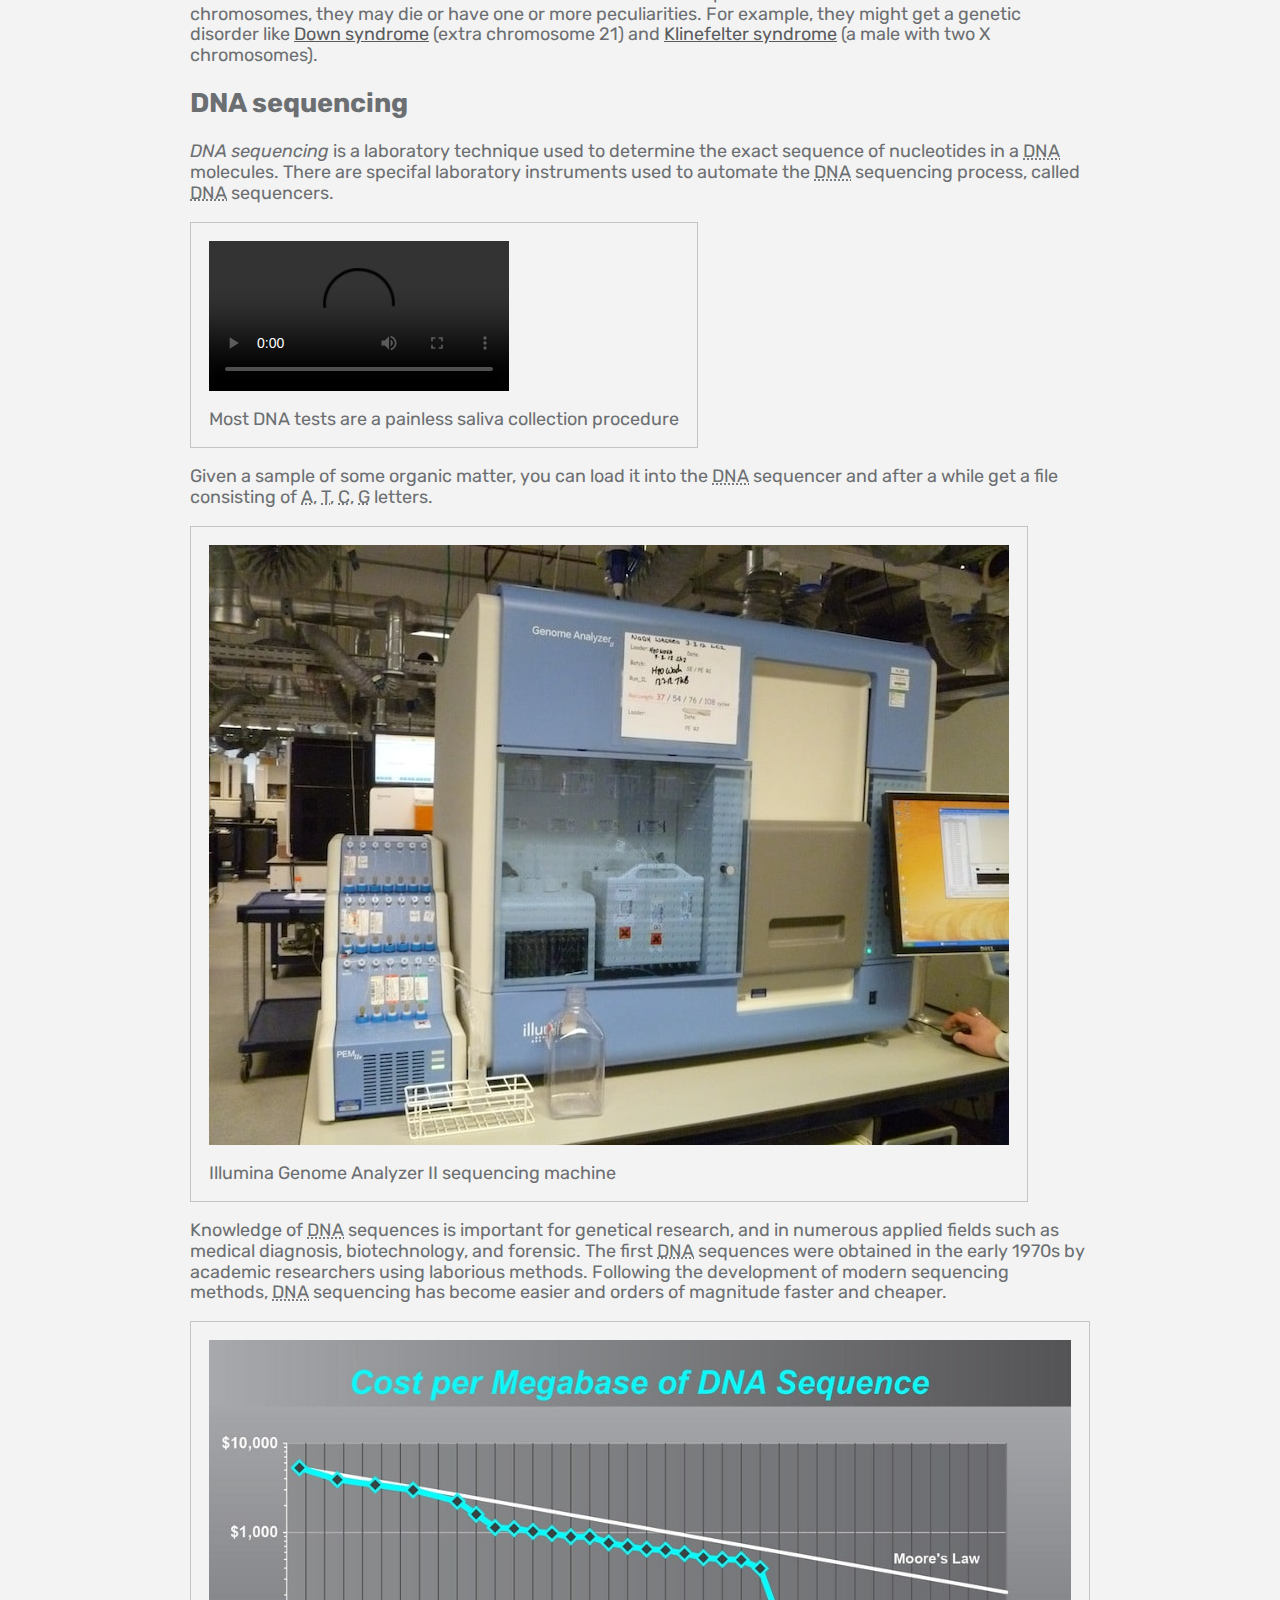
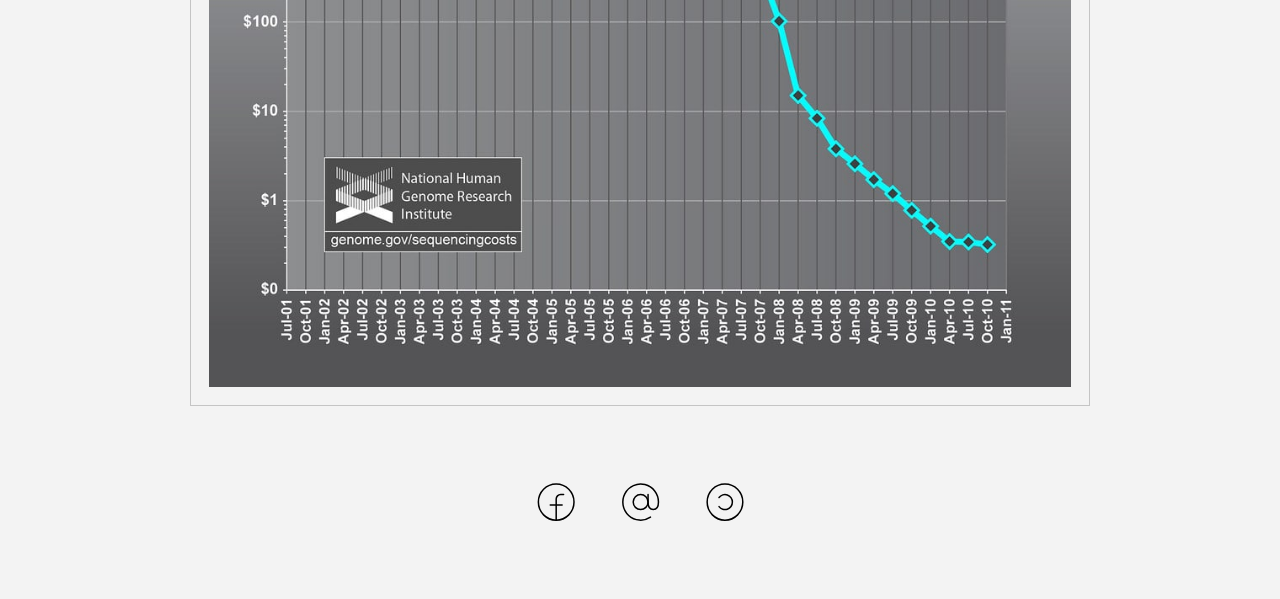
==== commit ed8d5dc0: "Comments" ====
--- a/article-1-dna.html
+++ b/article-1-dna.html
@@ -33,6 +33,7 @@
     On the article pages they are regular DIVs since H1 is used for the article title.
   -->
   <header>
+    <!-- Logo is a link to the home page -->
     <a href="/index.html" class="logo">
       <img src="assets/icon.svg" alt="Popular genetics magazine logo depicting double helix">
     </a>
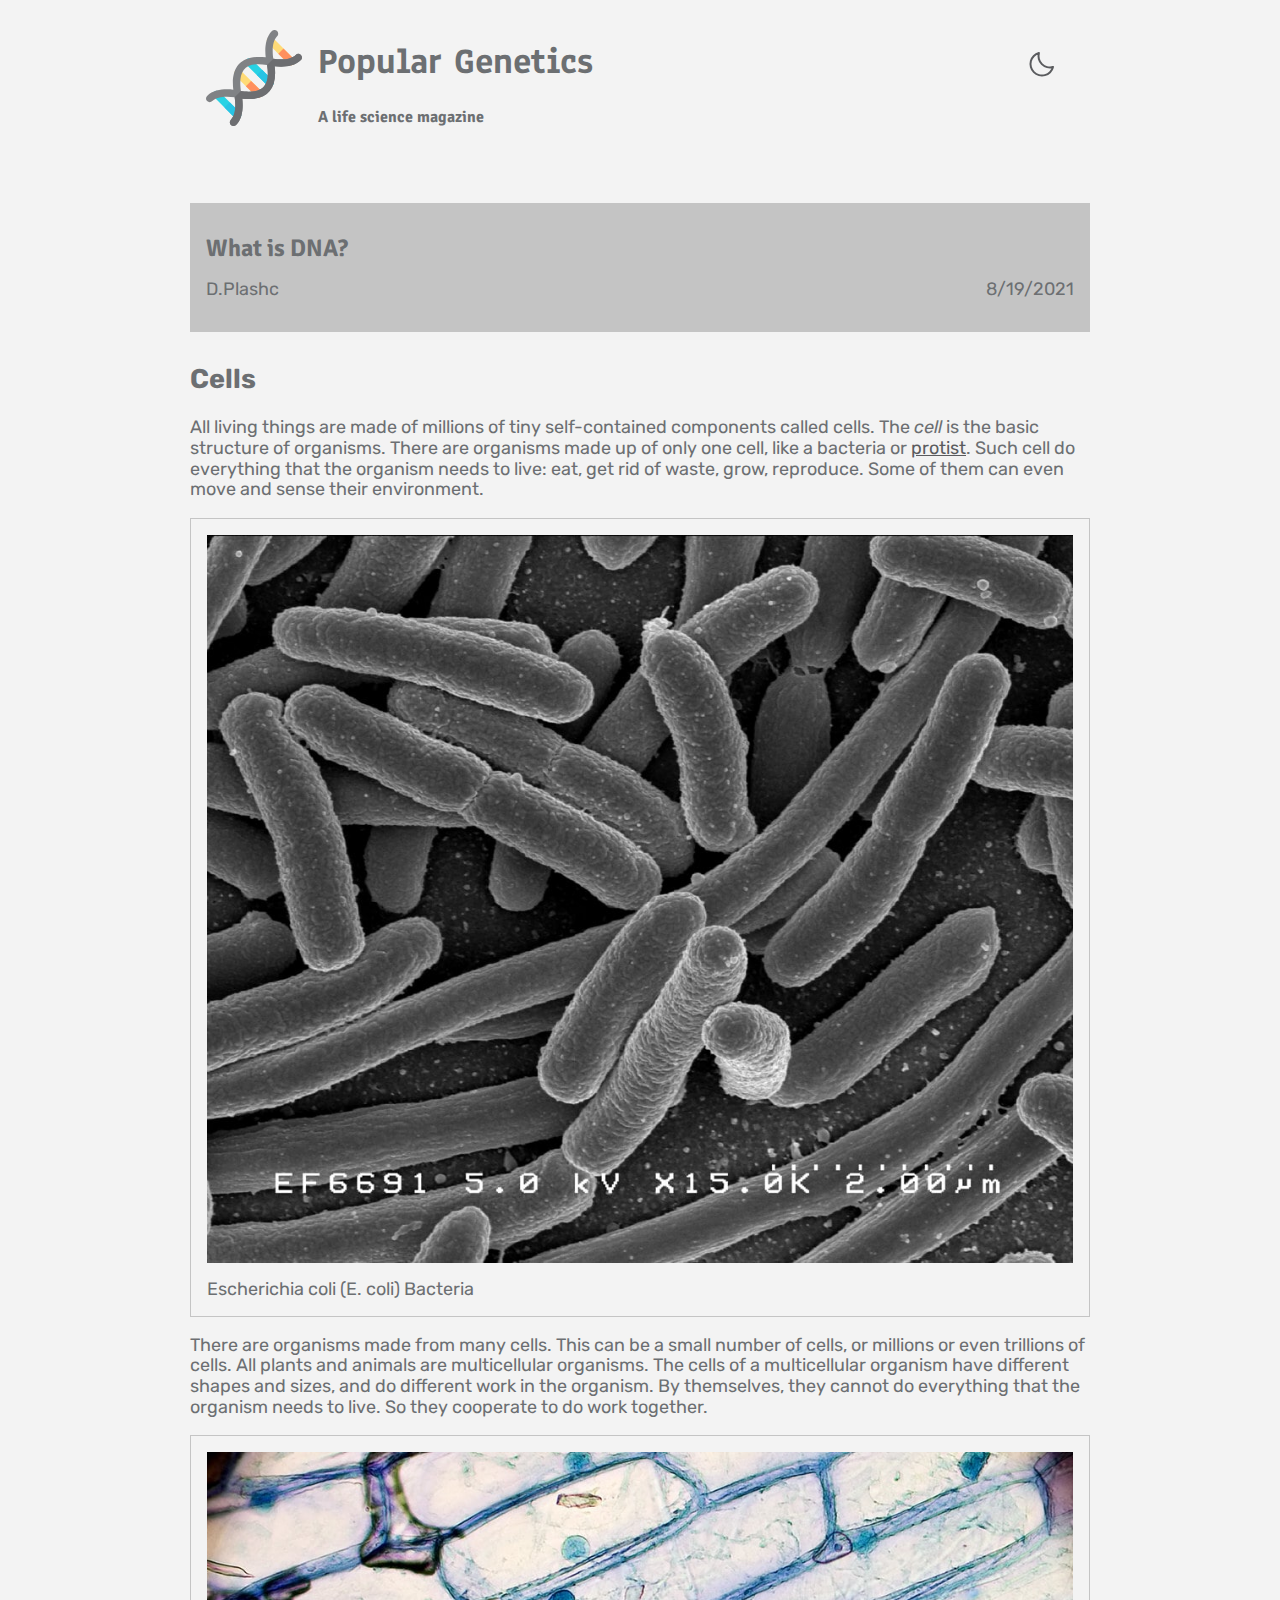
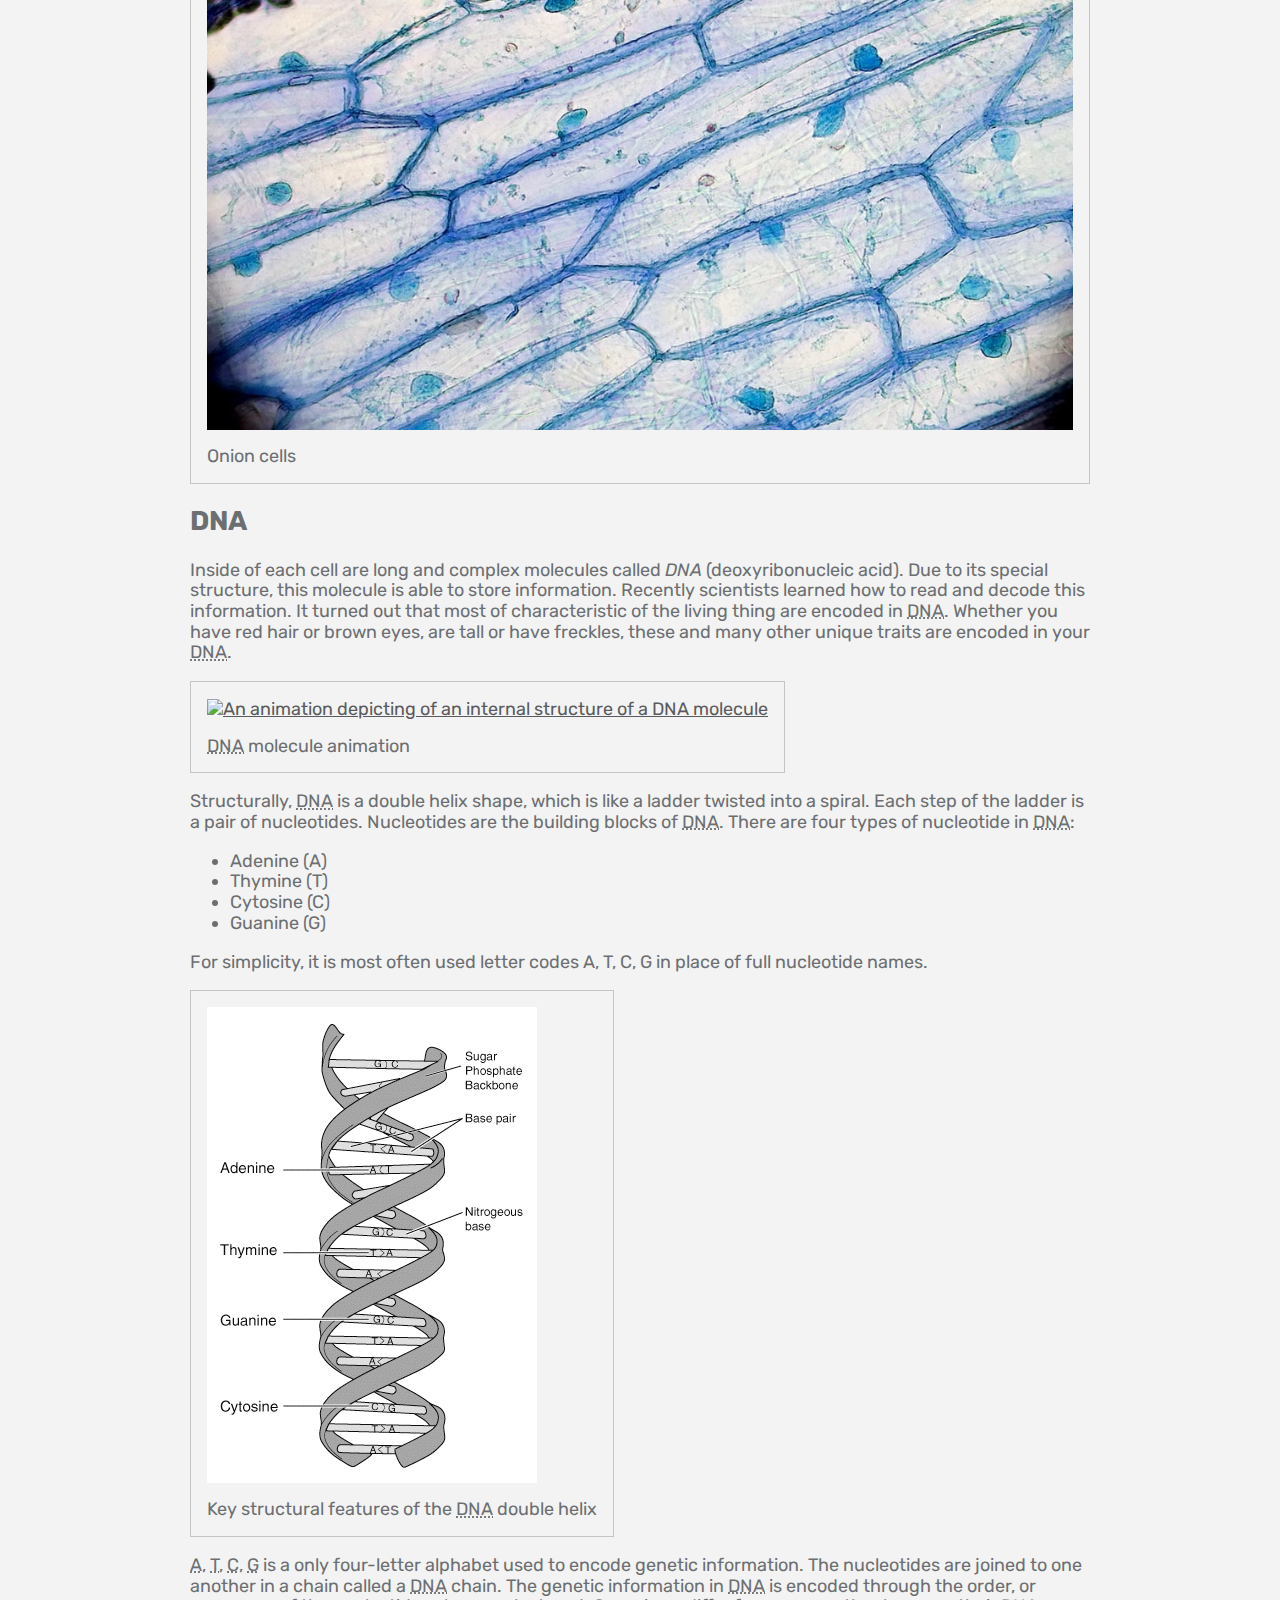
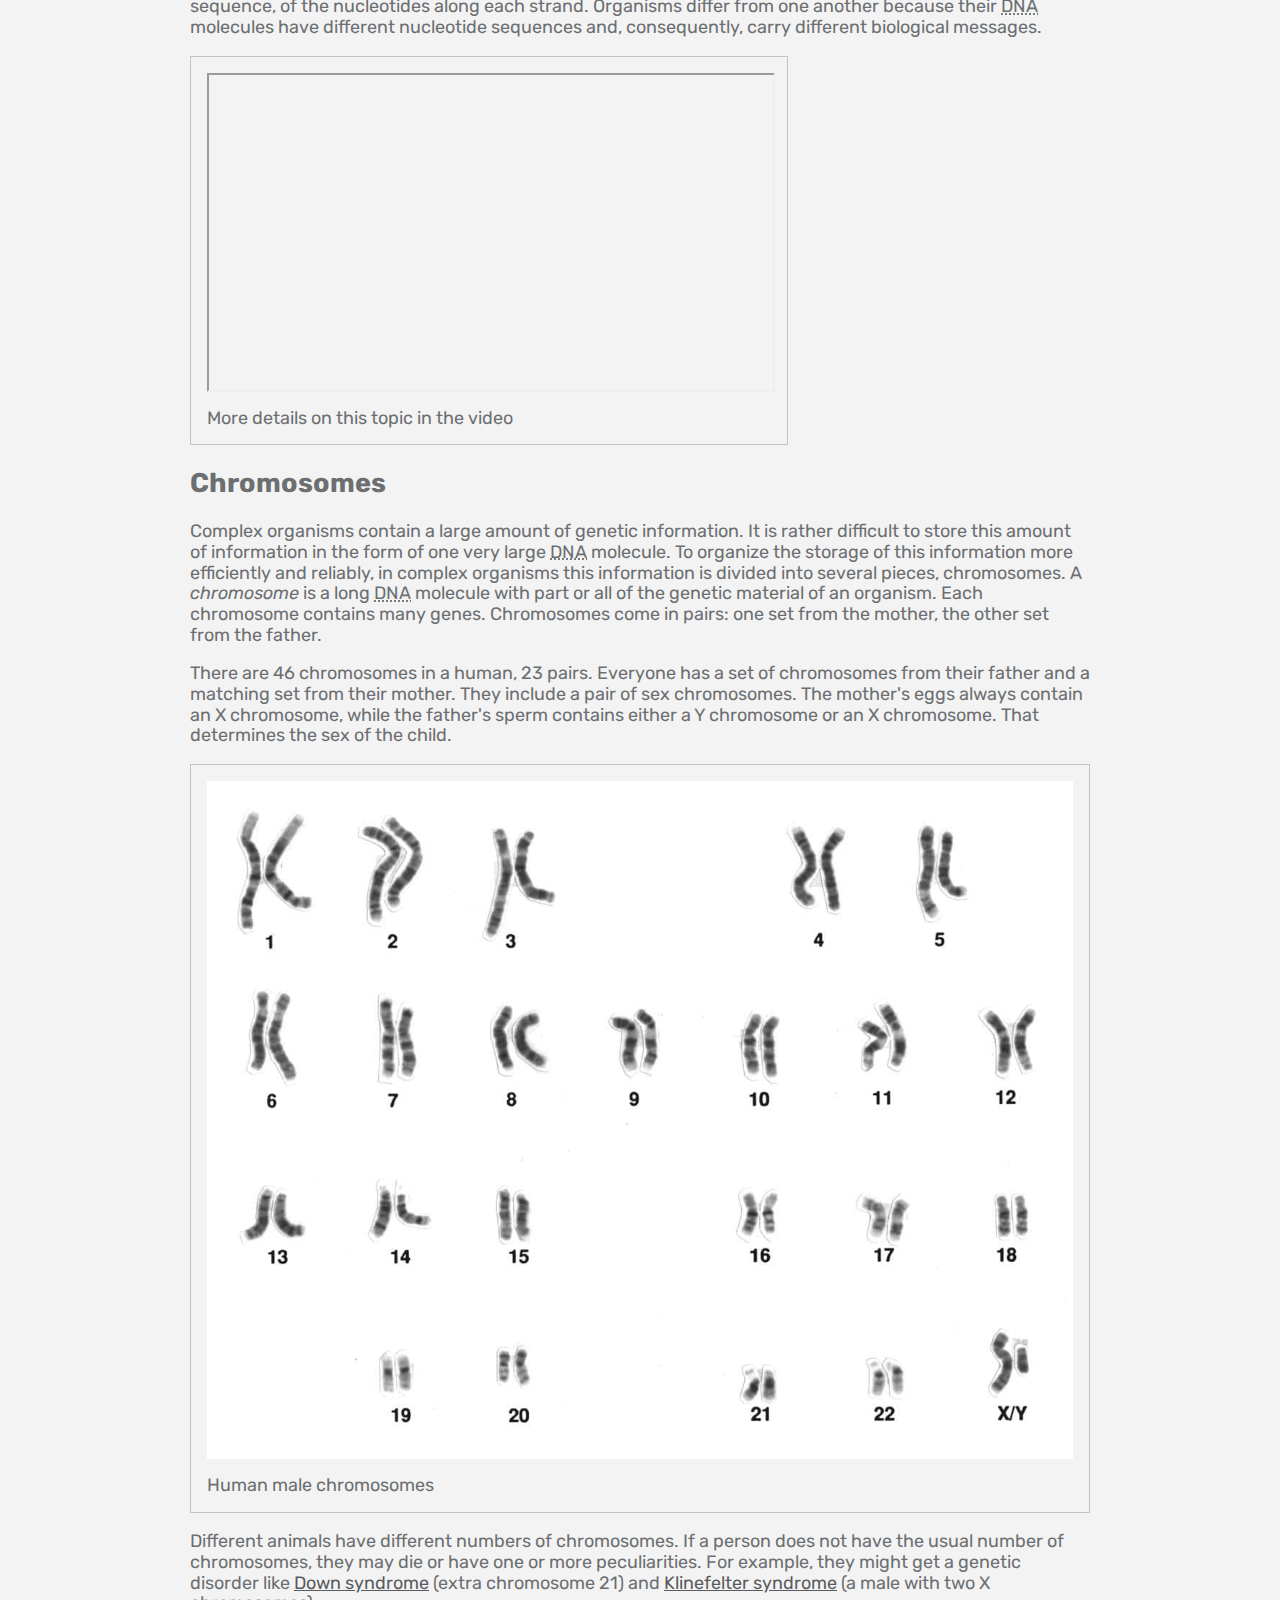
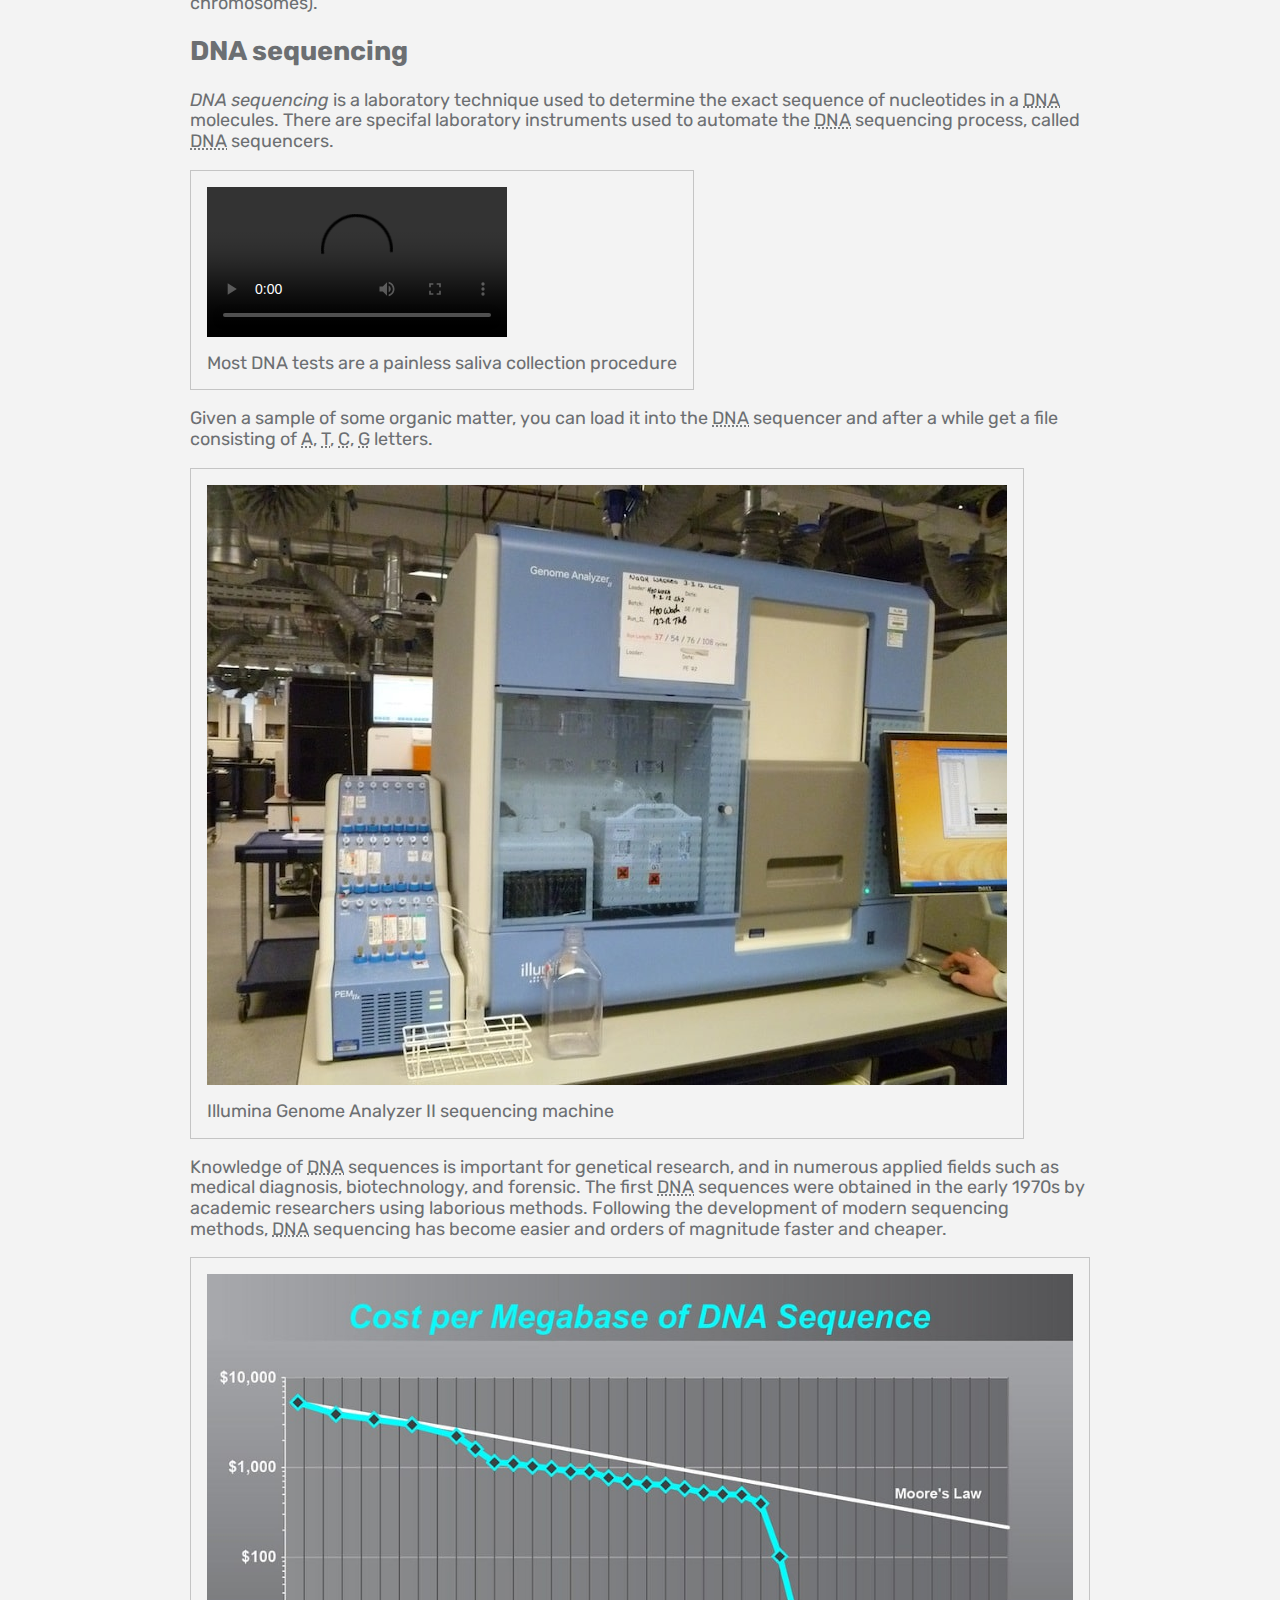
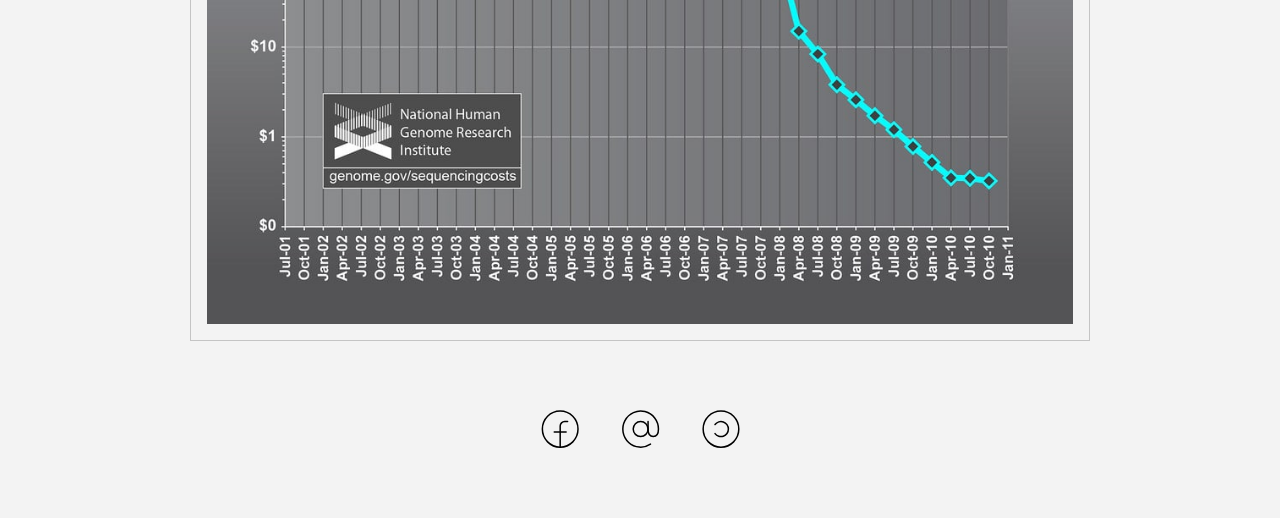
==== commit 6e286d70: "toggle" ====
--- a/article-1-dna.html
+++ b/article-1-dna.html
@@ -42,6 +42,7 @@
       <div class="title">Popular Genetics</div>
       <div class="subtitle">A life science magazine</div>
     </div>
+    <button id="darkModeToggle"></button>
   </header>
 
   <!--
--- a/css/main.css
+++ b/css/main.css
@@ -12,7 +12,6 @@
   --even-background-color: #F3F3F3;
   --odd-background-color: #C4C4C4;
 }
-
 
 
 /* ==========================================================================
@@ -34,7 +33,7 @@
 }
 
 /* global styles for all documents */
-html {
+body {
   background-color: var(--even-background-color);
   color: var(--default-text-colour);
   font-family: 'Rubik', sans-serif;
@@ -84,6 +83,15 @@
   margin: 0; /* Remove margins */
 }
 
+/* dark-theme styles */
+body.dark-theme {
+  background-color: var(--default-text-colour);
+  color: var(--even-background-color);
+}
+
+.dark-theme a:link,.dark-theme a:visited,.dark-theme a:hover,.dark-theme a:active {
+  color: var(--odd-background-color);
+}
 
 
 /* ==========================================================================
@@ -92,8 +100,13 @@
    ========================================================================== */
 
 body > header {
-  display: flex;
-  flex-direction: row;
+  display: grid;
+  grid-template-columns: 6rem auto;
+  grid-template-rows: auto;
+  grid-template-areas:
+  "logo title toggle"
+  "logo subtitle toggle";
+  column-gap: 1rem;
   padding-left: 1rem;
   padding-right: 1rem;
   align-items: center;
@@ -102,17 +115,18 @@
 }
 
 body > header .logo img {
+  grid-area: logo;
   width: 6rem;
   height: 100%;
 }
 
 body > header .title {
+  grid-area: title;
   font-family: 'Anaheim', sans-serif;
   font-size: 2.3rem;
   font-weight: bold;
 
-  color: var(--accent-text-colour);
-
+  /* Overwrite default H1 styles */
   margin: 0.2rem 0;
   margin-block-start: 0.67em;
   margin-block-end: 0.67em;
@@ -122,16 +136,38 @@
 }
 
 body > header .subtitle {
+  grid-area: subtitle;
   font-family: 'Signika Negative', sans-serif;
   font-size: 1rem;
   font-weight: bold;
 
-  color: var(--default-text-colour);
-
+  /* Overwrite default H2 styles */
   margin-block-start: 0.83em;
   margin-block-end: 0.83em;
   margin-inline-start: 0px;
   margin-inline-end: 0px;
+}
+
+#darkModeToggle {
+  margin-top: 2rem;
+  margin-right: 1rem;
+  height: 32px;
+  width: 32px;
+  align-self: start;
+  justify-self: end;
+  grid-area: toggle;
+  background-color: var(--accent-text-colour);
+  -webkit-mask-image: url("../assets/moon.svg");
+  mask-image: url("../assets/moon.svg");
+  -webkit-mask-repeat: no-repeat;
+  mask-repeat: no-repeat;
+  cursor: pointer;
+}
+
+.dark-theme #darkModeToggle {
+  background-color: var(--odd-background-color);
+  -webkit-mask-image: url("../assets/sun.svg");
+  mask-image: url("../assets/sun.svg");
 }
 
 /* ==========================================================================
@@ -200,7 +236,7 @@
 article > header {
   background-color: var(--odd-background-color);
   display: grid;
-  grid-template-columns: auto min-content;
+  grid-template-columns: auto min-content max-content;
   grid-template-rows: min-content min-content;
   grid-template-areas:
   "title title"
@@ -235,8 +271,7 @@
    ========================================================================== */
 
 footer {
-  display: grid;
-  grid-auto-flow: column;
+  display: flex;
   justify-content: center;
   align-items: center;
   column-gap: 2rem;
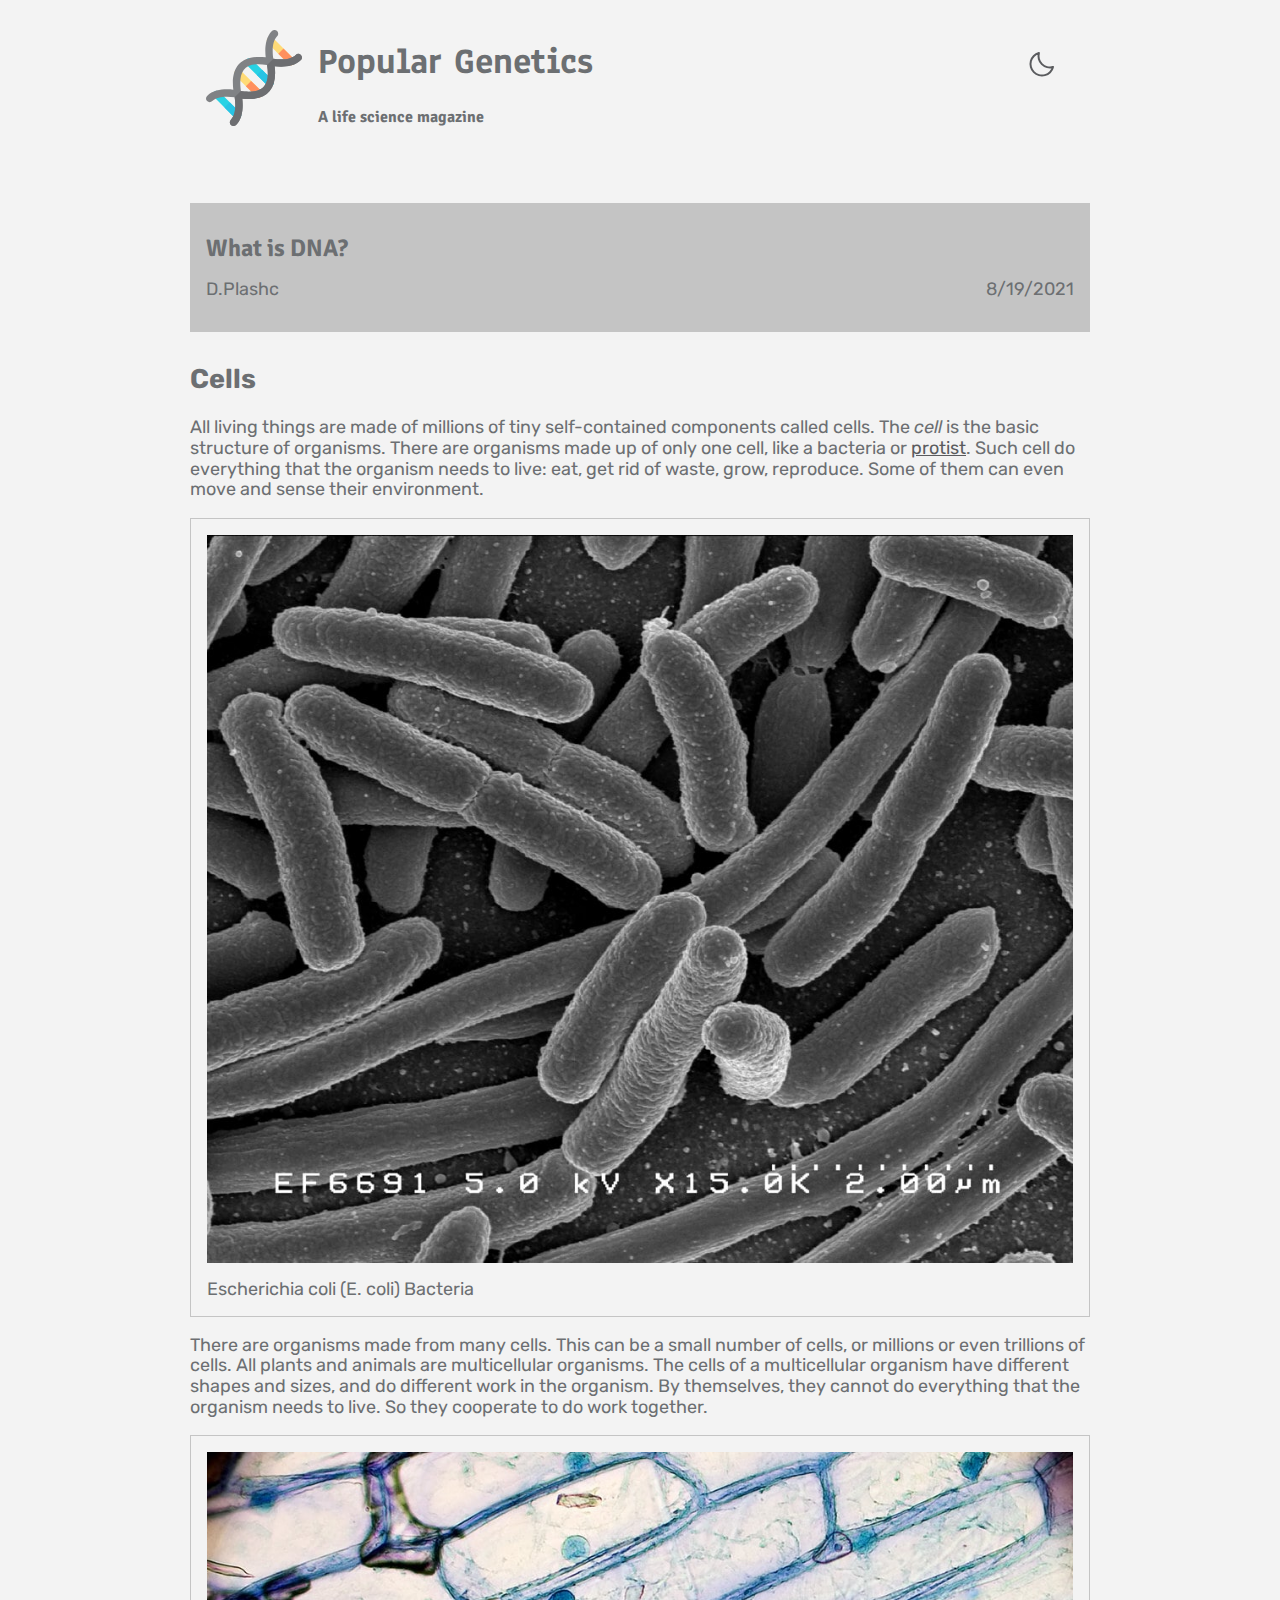
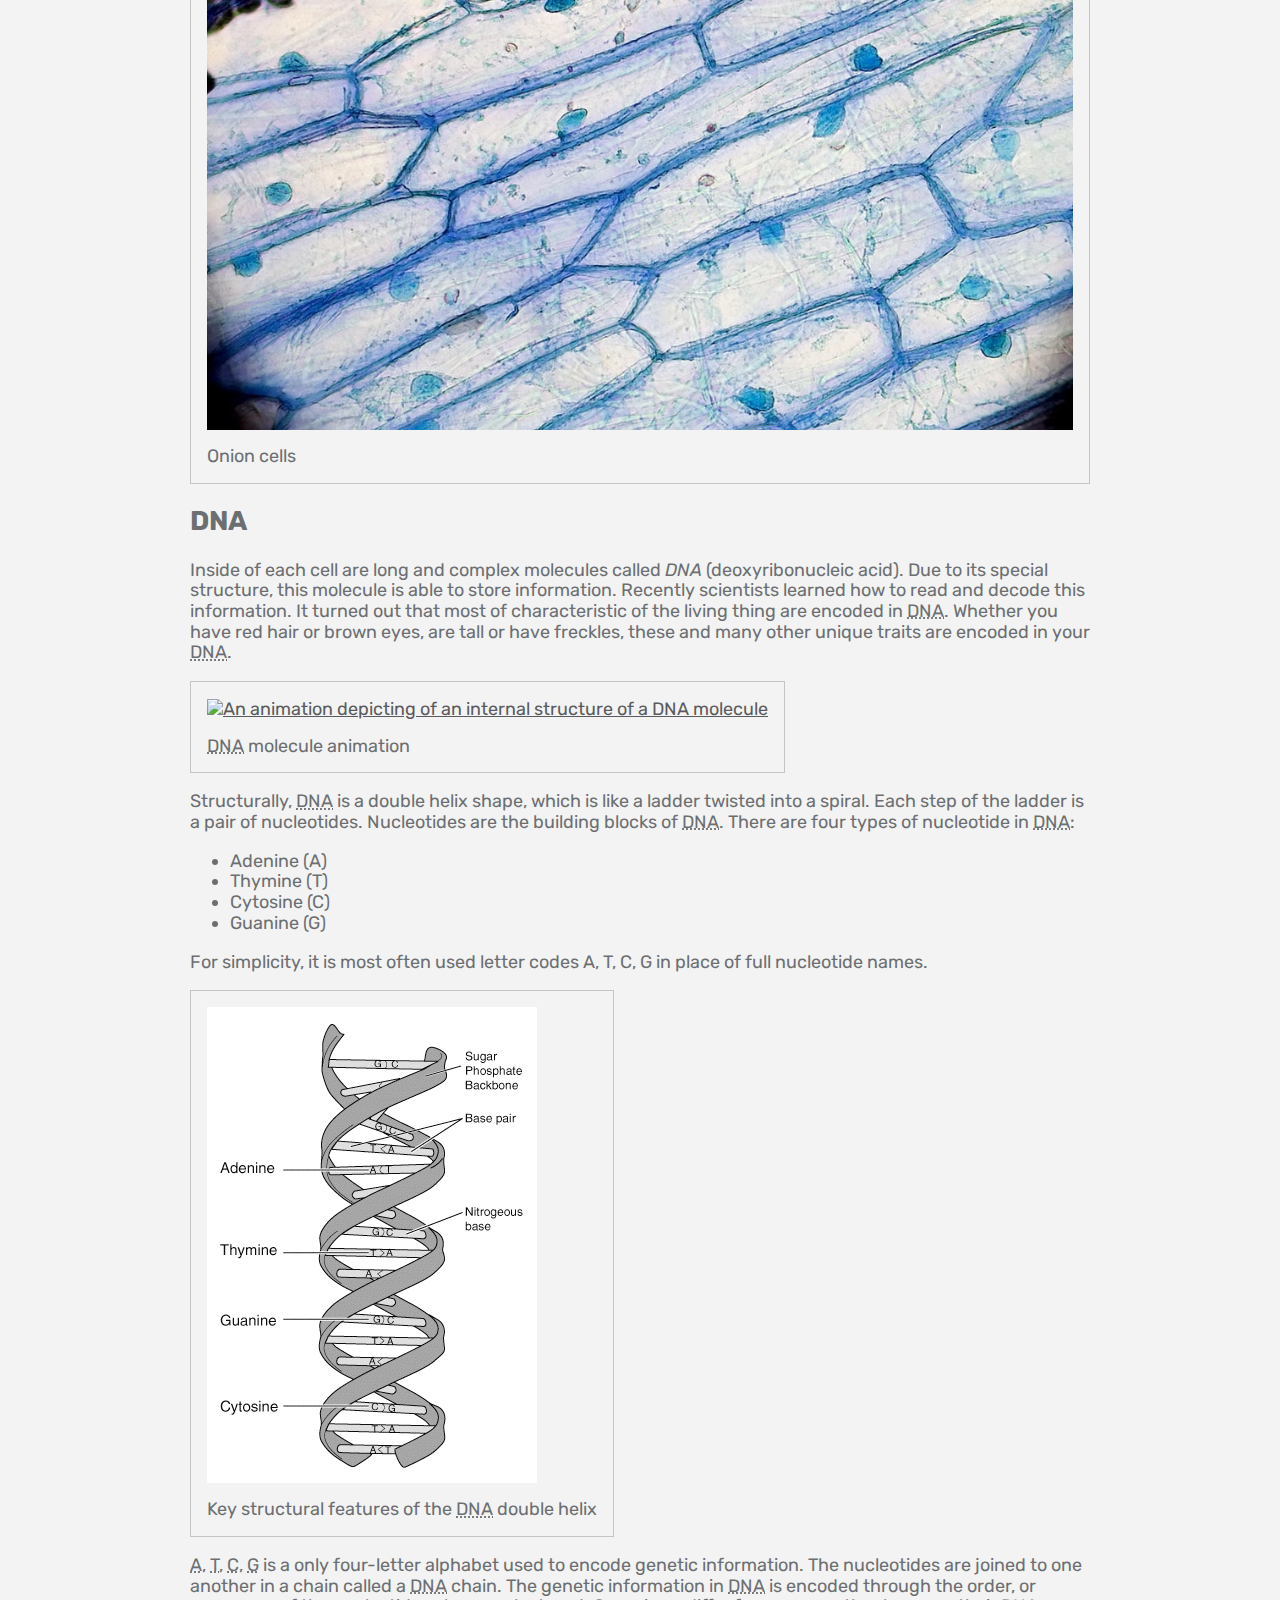
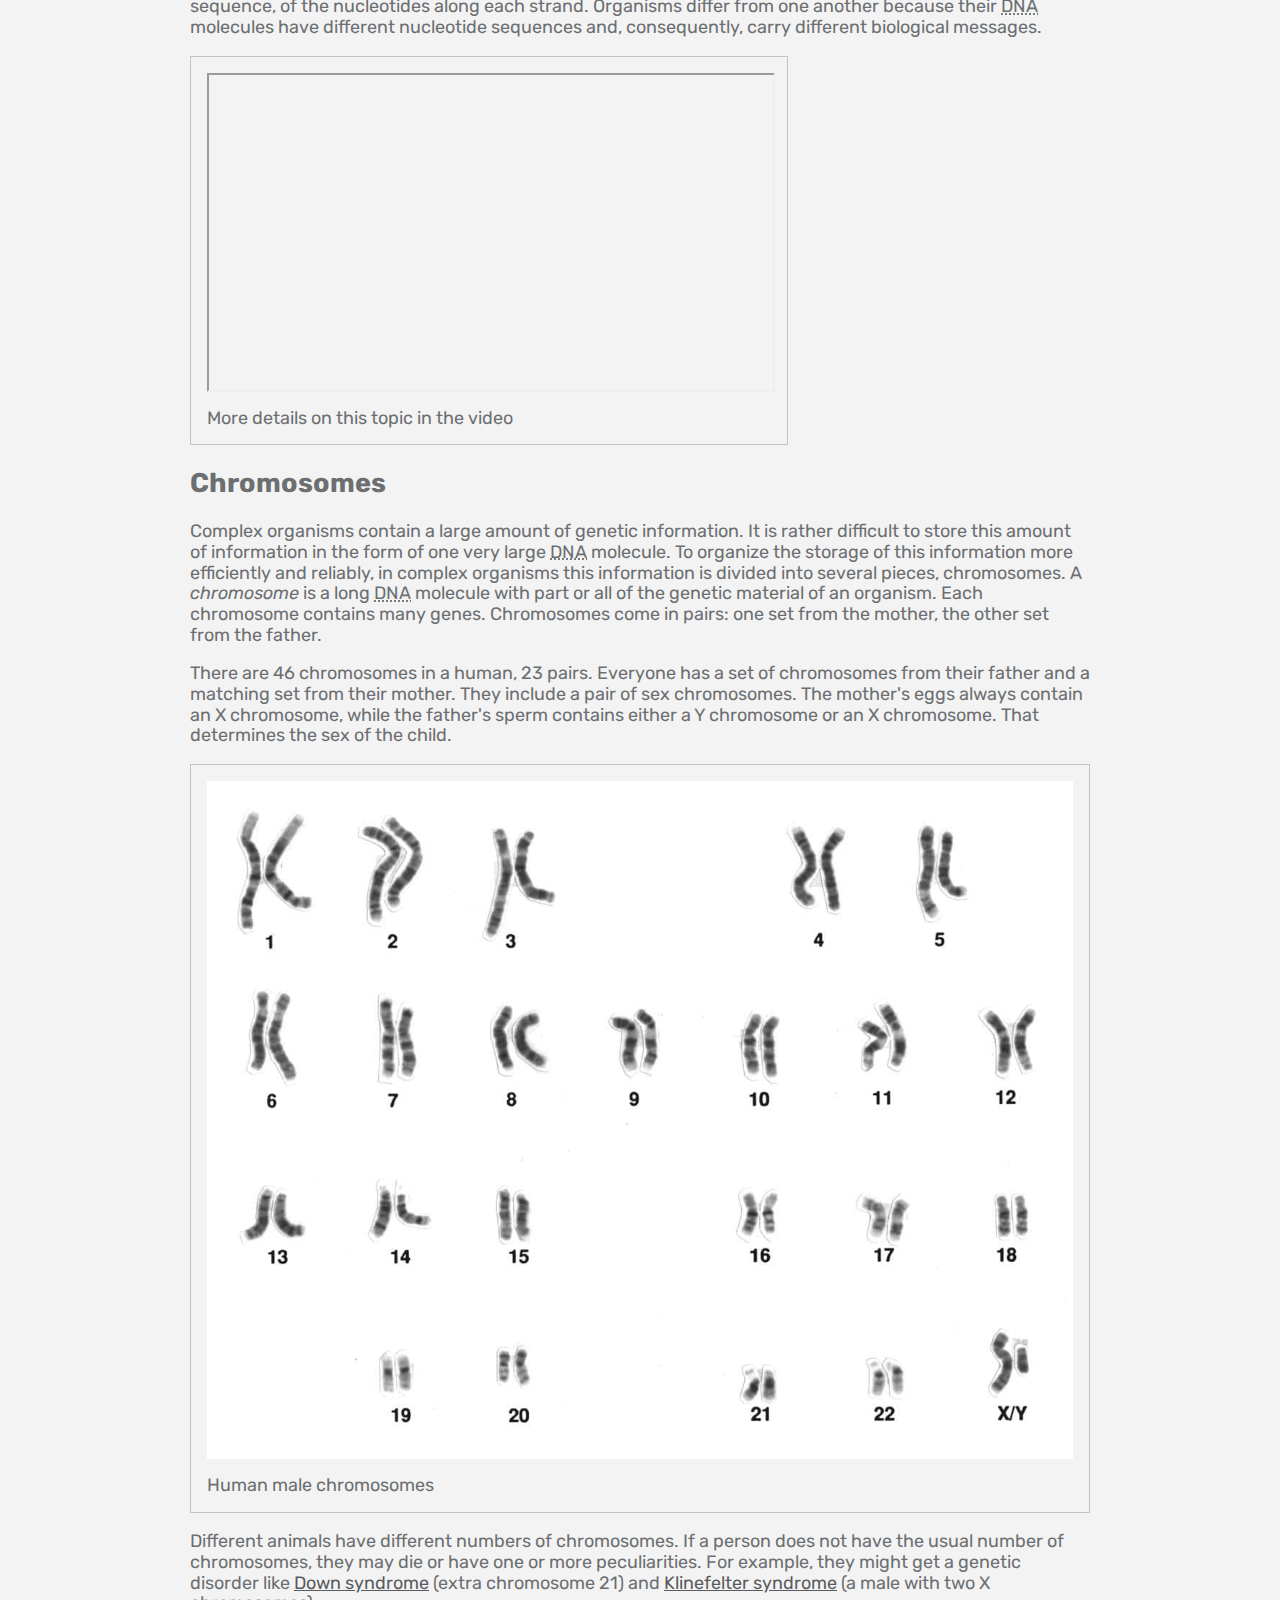
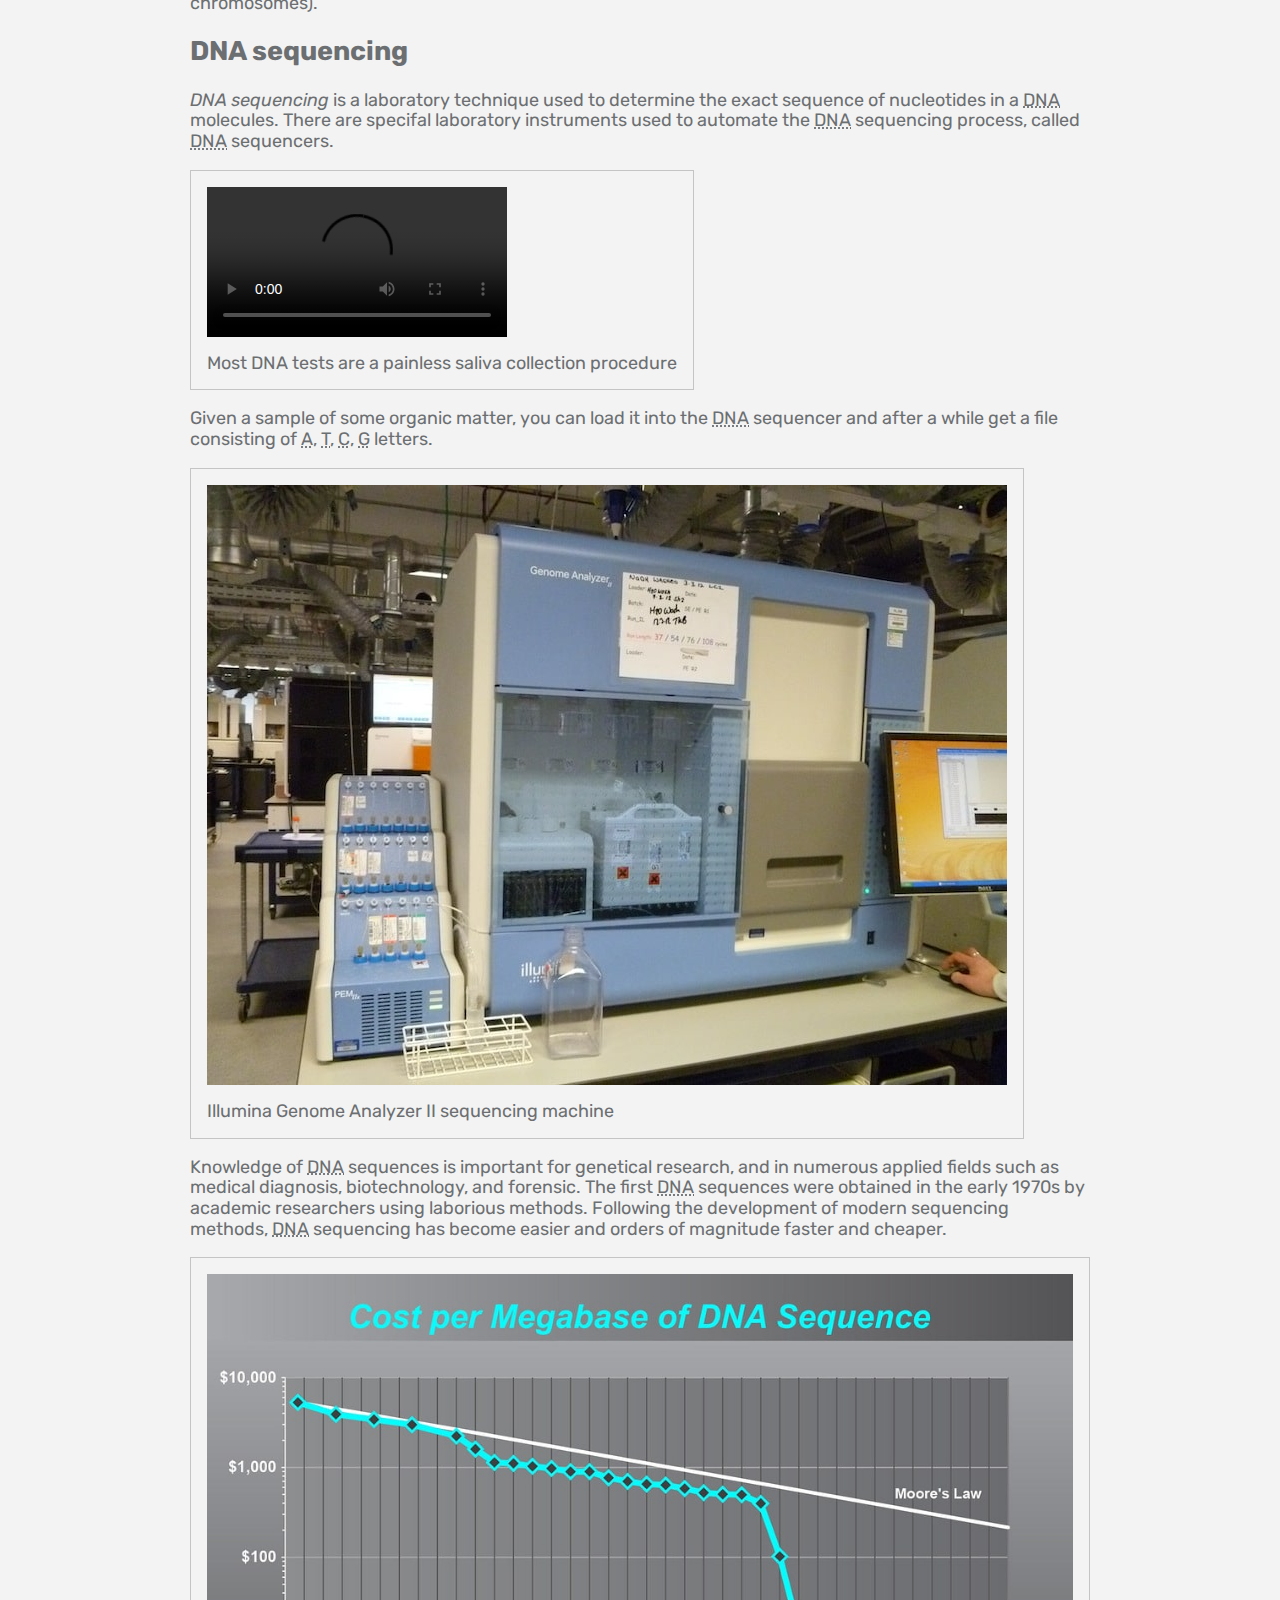
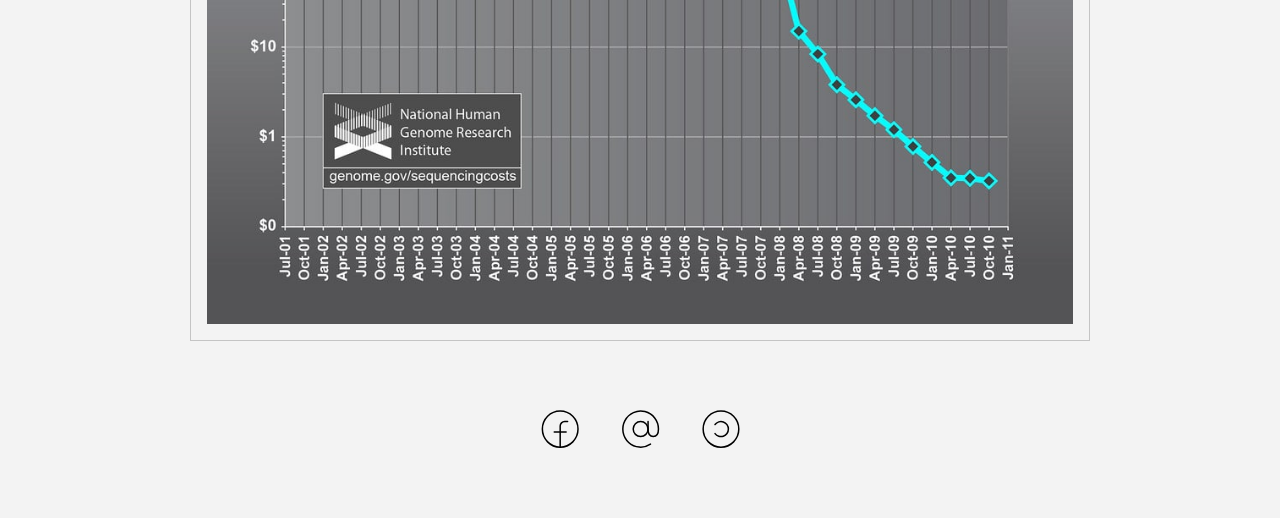
==== commit a9f247a3: "add comments" ====
--- a/article-1-dna.html
+++ b/article-1-dna.html
@@ -42,6 +42,7 @@
       <div class="title">Popular Genetics</div>
       <div class="subtitle">A life science magazine</div>
     </div>
+    <!-- A button to switch between dark and light color modes -->
     <button id="darkModeToggle"></button>
   </header>
 
--- a/css/main.css
+++ b/css/main.css
@@ -45,6 +45,7 @@
   color: var(--accent-text-colour);
 }
 
+/* All visuals are enclosed in a figure tage with figcaption */
 figure {
   max-width: fit-content;
   margin: 0px;
@@ -83,22 +84,30 @@
   margin: 0; /* Remove margins */
 }
 
-/* dark-theme styles */
+/* ==========================================================================
+   Dark theme used for the dark color mode (see main.js)
+   ========================================================================== */
+/* For the dark theme we swap text and backgroud colours */
 body.dark-theme {
   background-color: var(--default-text-colour);
   color: var(--even-background-color);
 }
 
+/* All kind of links */
 .dark-theme a:link,.dark-theme a:visited,.dark-theme a:hover,.dark-theme a:active {
   color: var(--odd-background-color);
 }
 
+/* Replace the website logo with a darker version */
+.dark-theme .logo img {
+  content: url("../assets/icon_dark.svg");
+}
+
 
 /* ==========================================================================
    Header styles
-   header is the same for all pages
-   ========================================================================== */
-
+   header placed on the top of each page, contains logo, title, subtitle, and 
+   ========================================================================== */
 body > header {
   display: grid;
   grid-template-columns: 6rem auto;
@@ -114,12 +123,14 @@
   margin-bottom: 1rem;
 }
 
+/* The main website logo on the top of each page next to the title */
 body > header .logo img {
   grid-area: logo;
   width: 6rem;
   height: 100%;
 }
 
+/* The main website title on the top of each page "Popular Genetics" */
 body > header .title {
   grid-area: title;
   font-family: 'Anaheim', sans-serif;
@@ -132,9 +143,9 @@
   margin-block-end: 0.67em;
   margin-inline-start: 0px;
   margin-inline-end: 0px;
-
-}
-
+}
+
+/* A subtile on the top of each page "A life science magazine" */
 body > header .subtitle {
   grid-area: subtitle;
   font-family: 'Signika Negative', sans-serif;
@@ -148,6 +159,7 @@
   margin-inline-end: 0px;
 }
 
+/* This a color mode switch button */
 #darkModeToggle {
   margin-top: 2rem;
   margin-right: 1rem;
@@ -170,6 +182,10 @@
   mask-image: url("../assets/sun.svg");
 }
 
+.dark-theme article > header {
+  background-color: var(--accent-text-colour);
+}
+
 /* ==========================================================================
    Home page styles
    ========================================================================== */
@@ -269,7 +285,6 @@
    footer styles
    footer are the same for all pages
    ========================================================================== */
-
 footer {
   display: flex;
   justify-content: center;
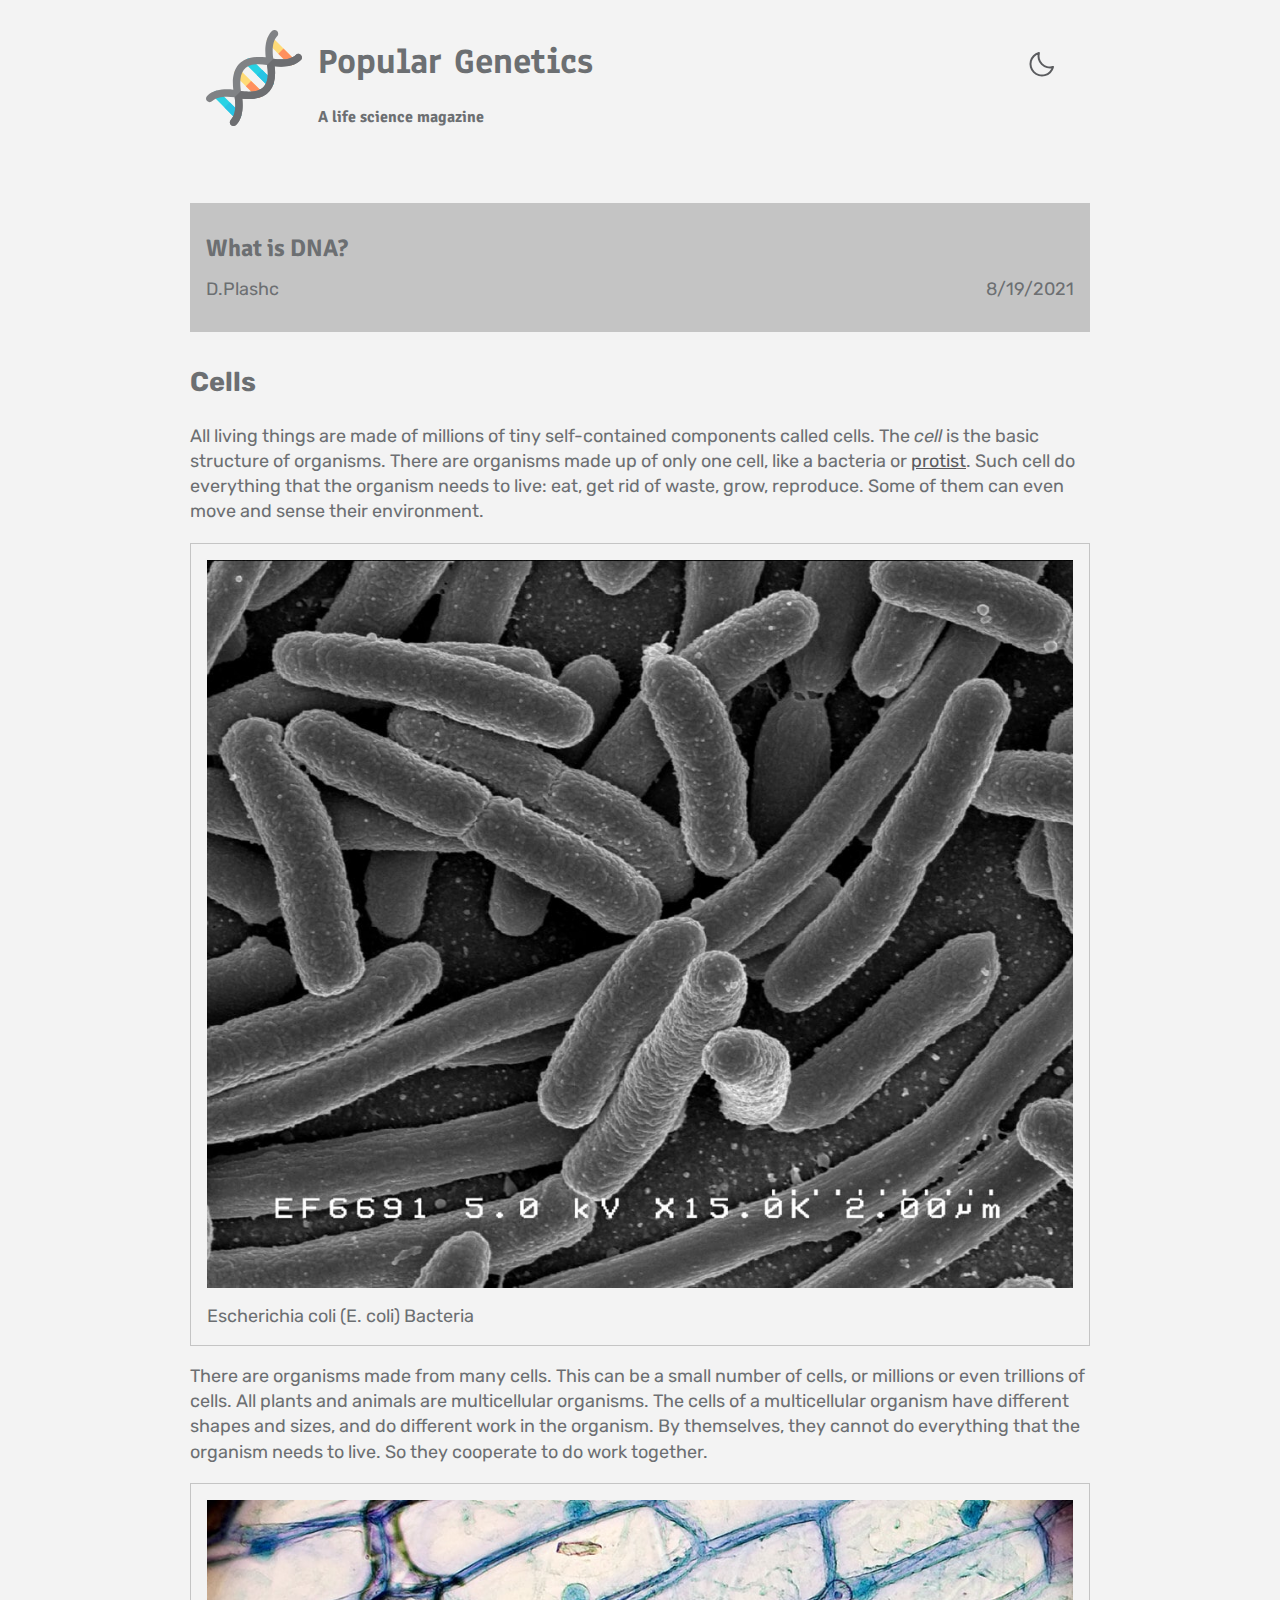
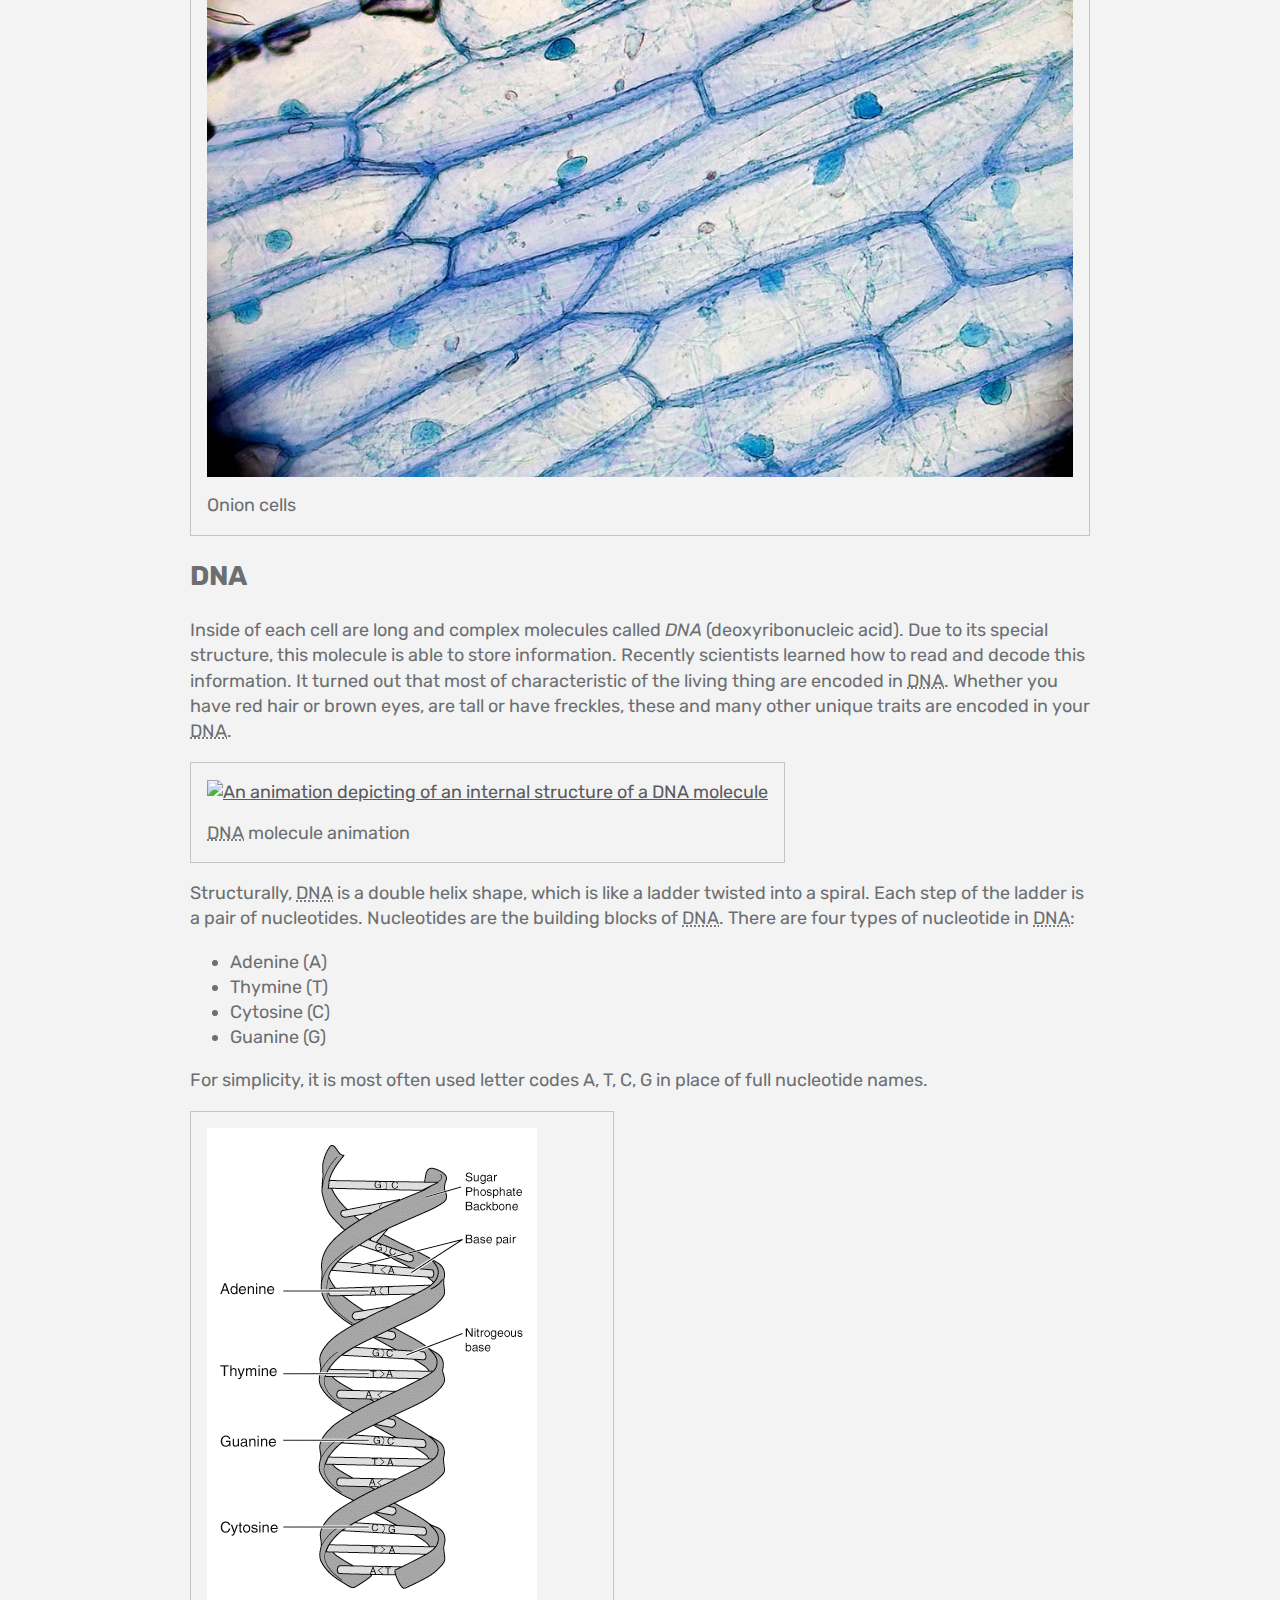
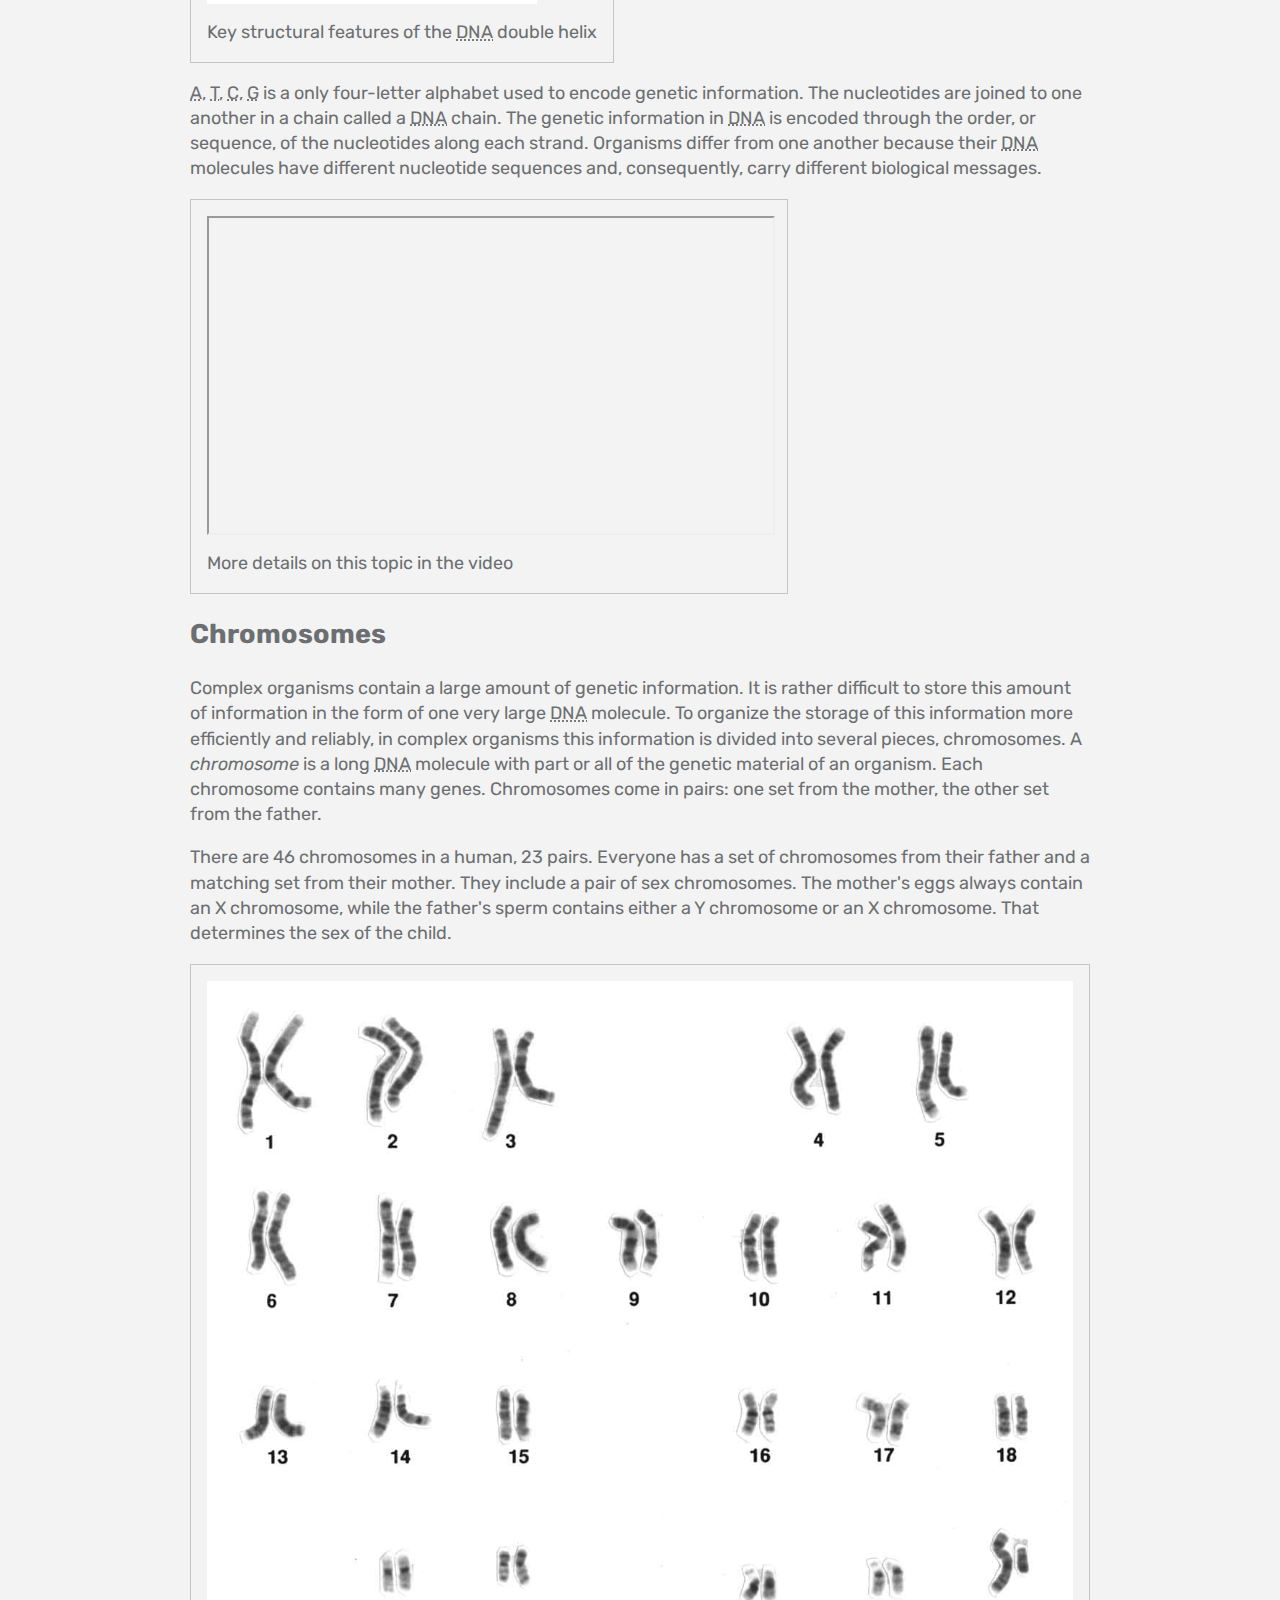
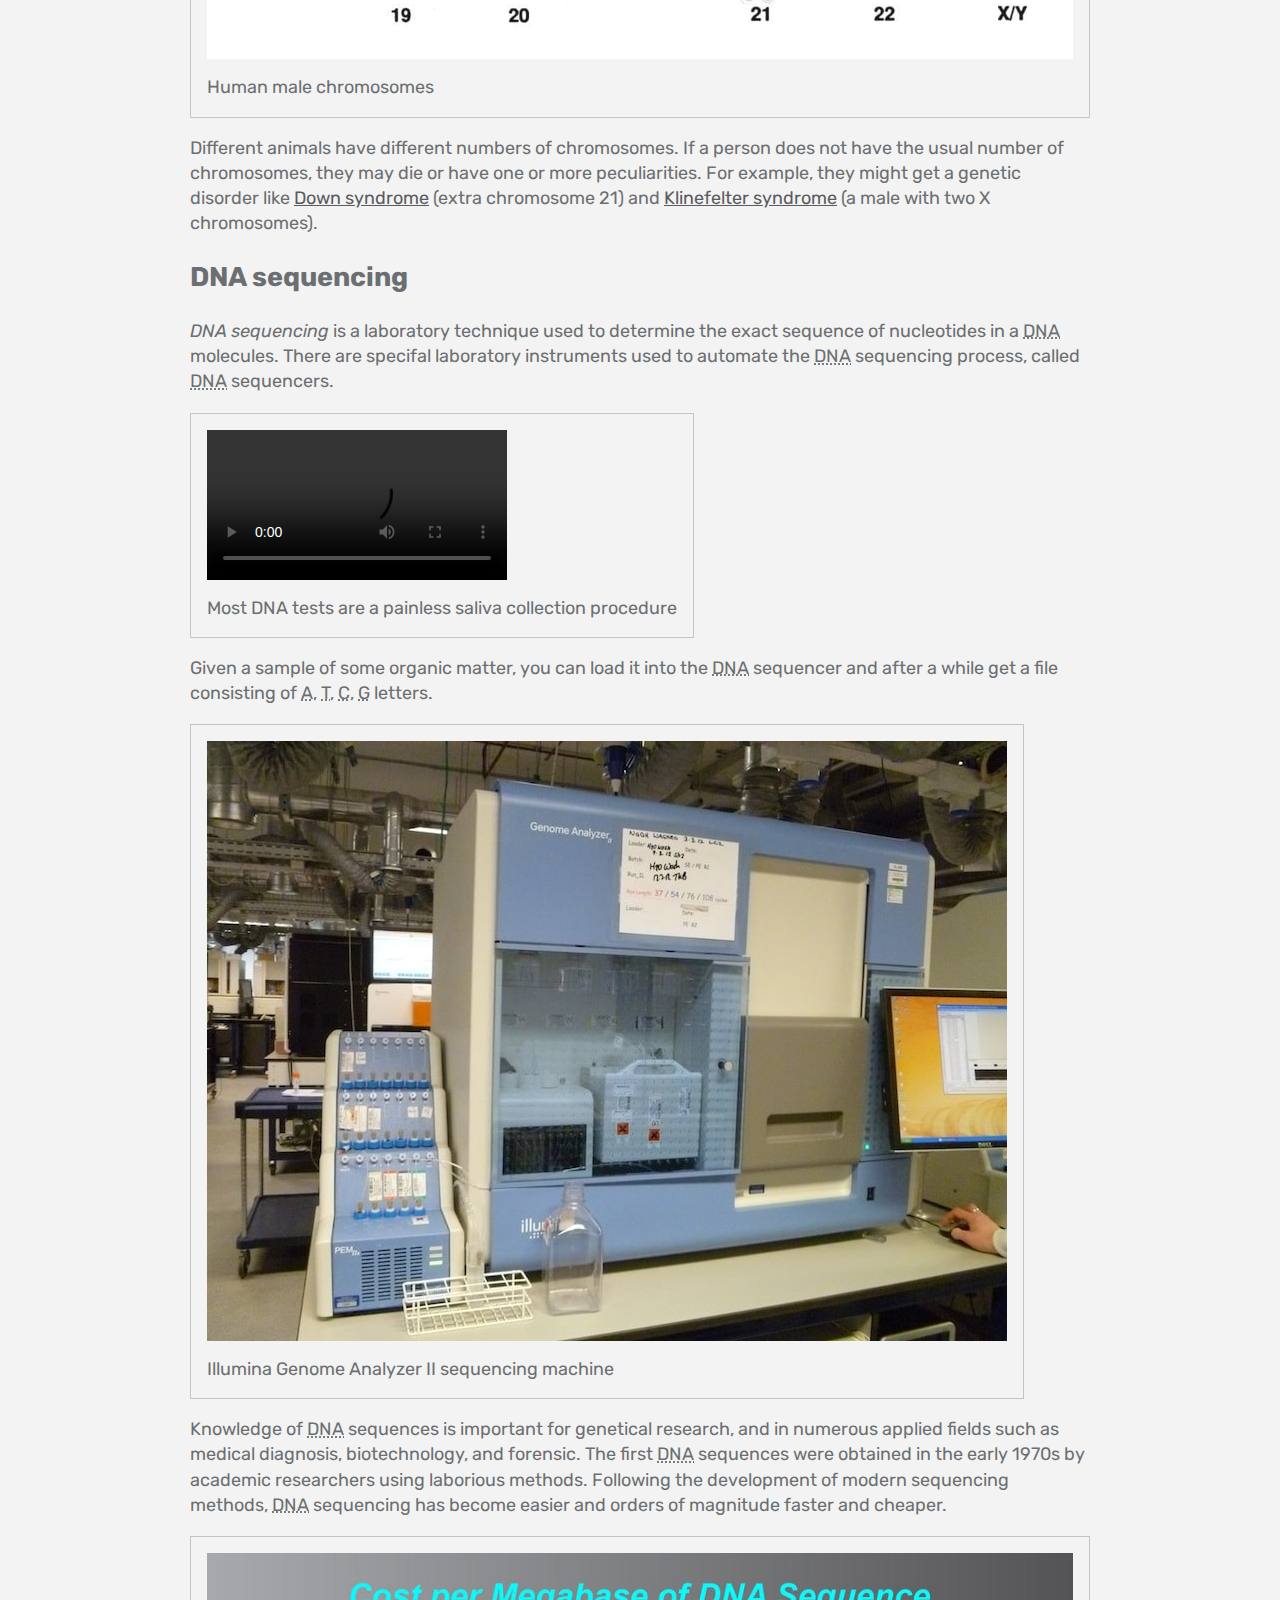
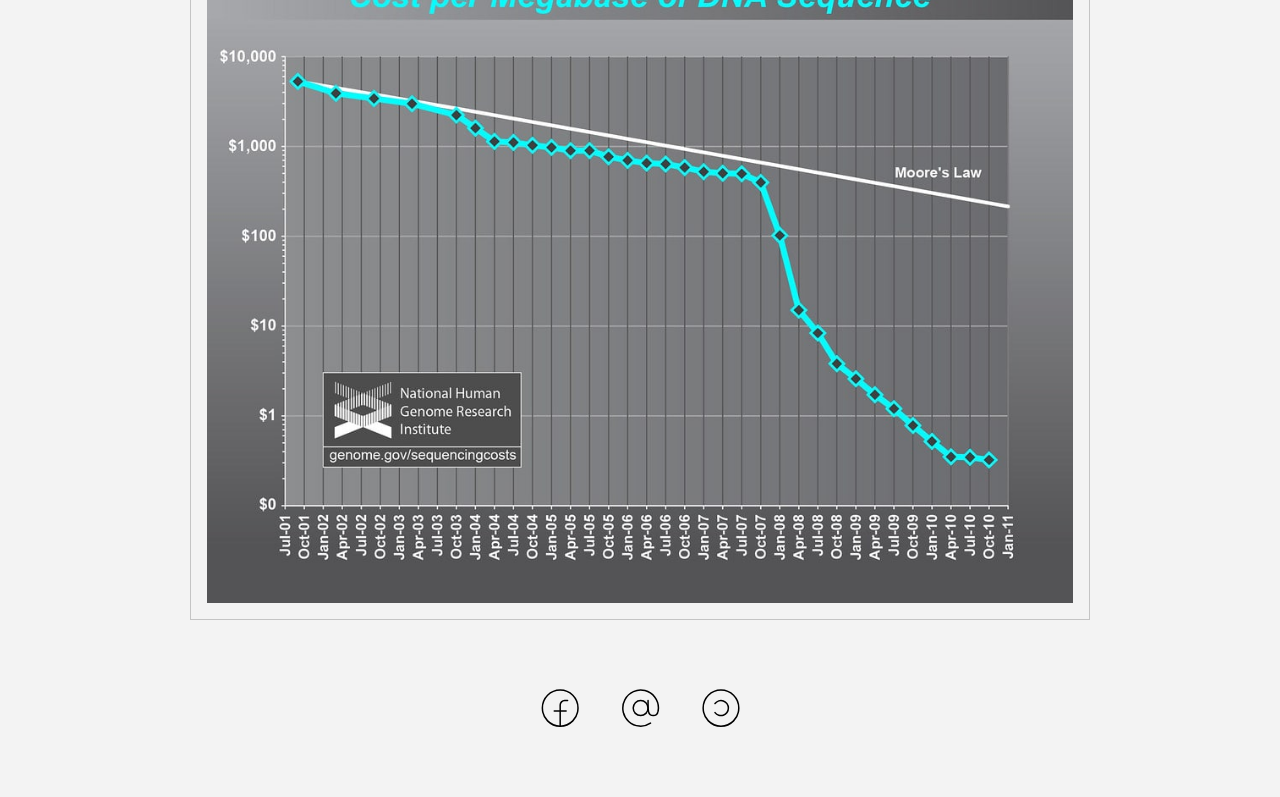
==== commit 2eb5003d: "Spell" ====
--- a/article-1-dna.html
+++ b/article-1-dna.html
@@ -4,7 +4,7 @@
 <head>
   <meta charset="utf-8">
   <title>Popular Genetics Magazine: DNA</title>
-  <meta name="description" content="In this article you will learn about cells and about the main features of the most important molecule in every living cell.">
+  <meta name="description" content="In this article, you will learn about cells and about the main features of the most important molecule in every living cell.">
   <!-- mobile-optimized, sets size of the viewport to width of the screen in CSS pixels at a scale of 100%. -->
   <meta name="viewport" content="width=device-width, initial-scale=1">
 
--- a/css/main.css
+++ b/css/main.css
@@ -106,7 +106,7 @@
 
 /* ==========================================================================
    Header styles
-   header placed on the top of each page, contains logo, title, subtitle, and 
+   header placed on the top of each page, contains logo, title, subtitle, and
    ========================================================================== */
 body > header {
   display: grid;
@@ -278,8 +278,8 @@
 
 article > section {
   padding: 1rem;
-}
-
+  line-height: 1.4;
+}
 
 /* ==========================================================================
    footer styles
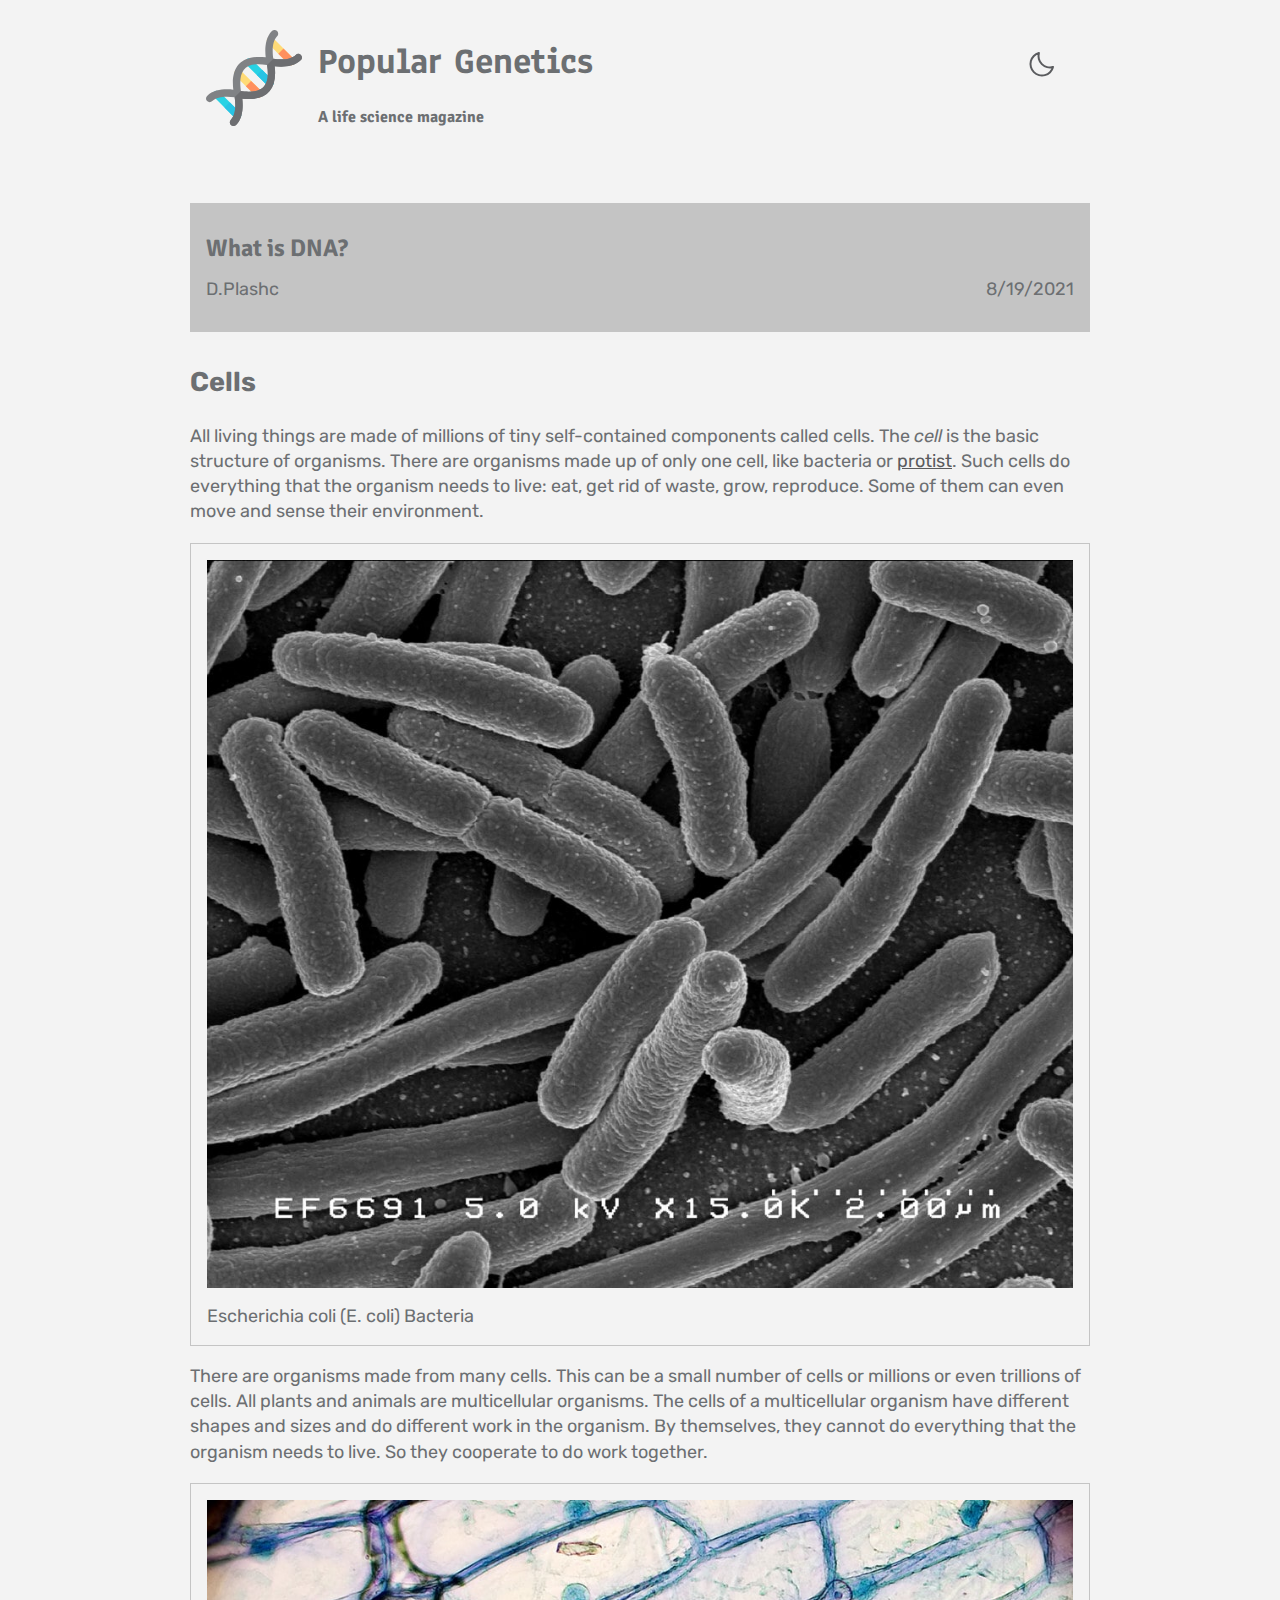
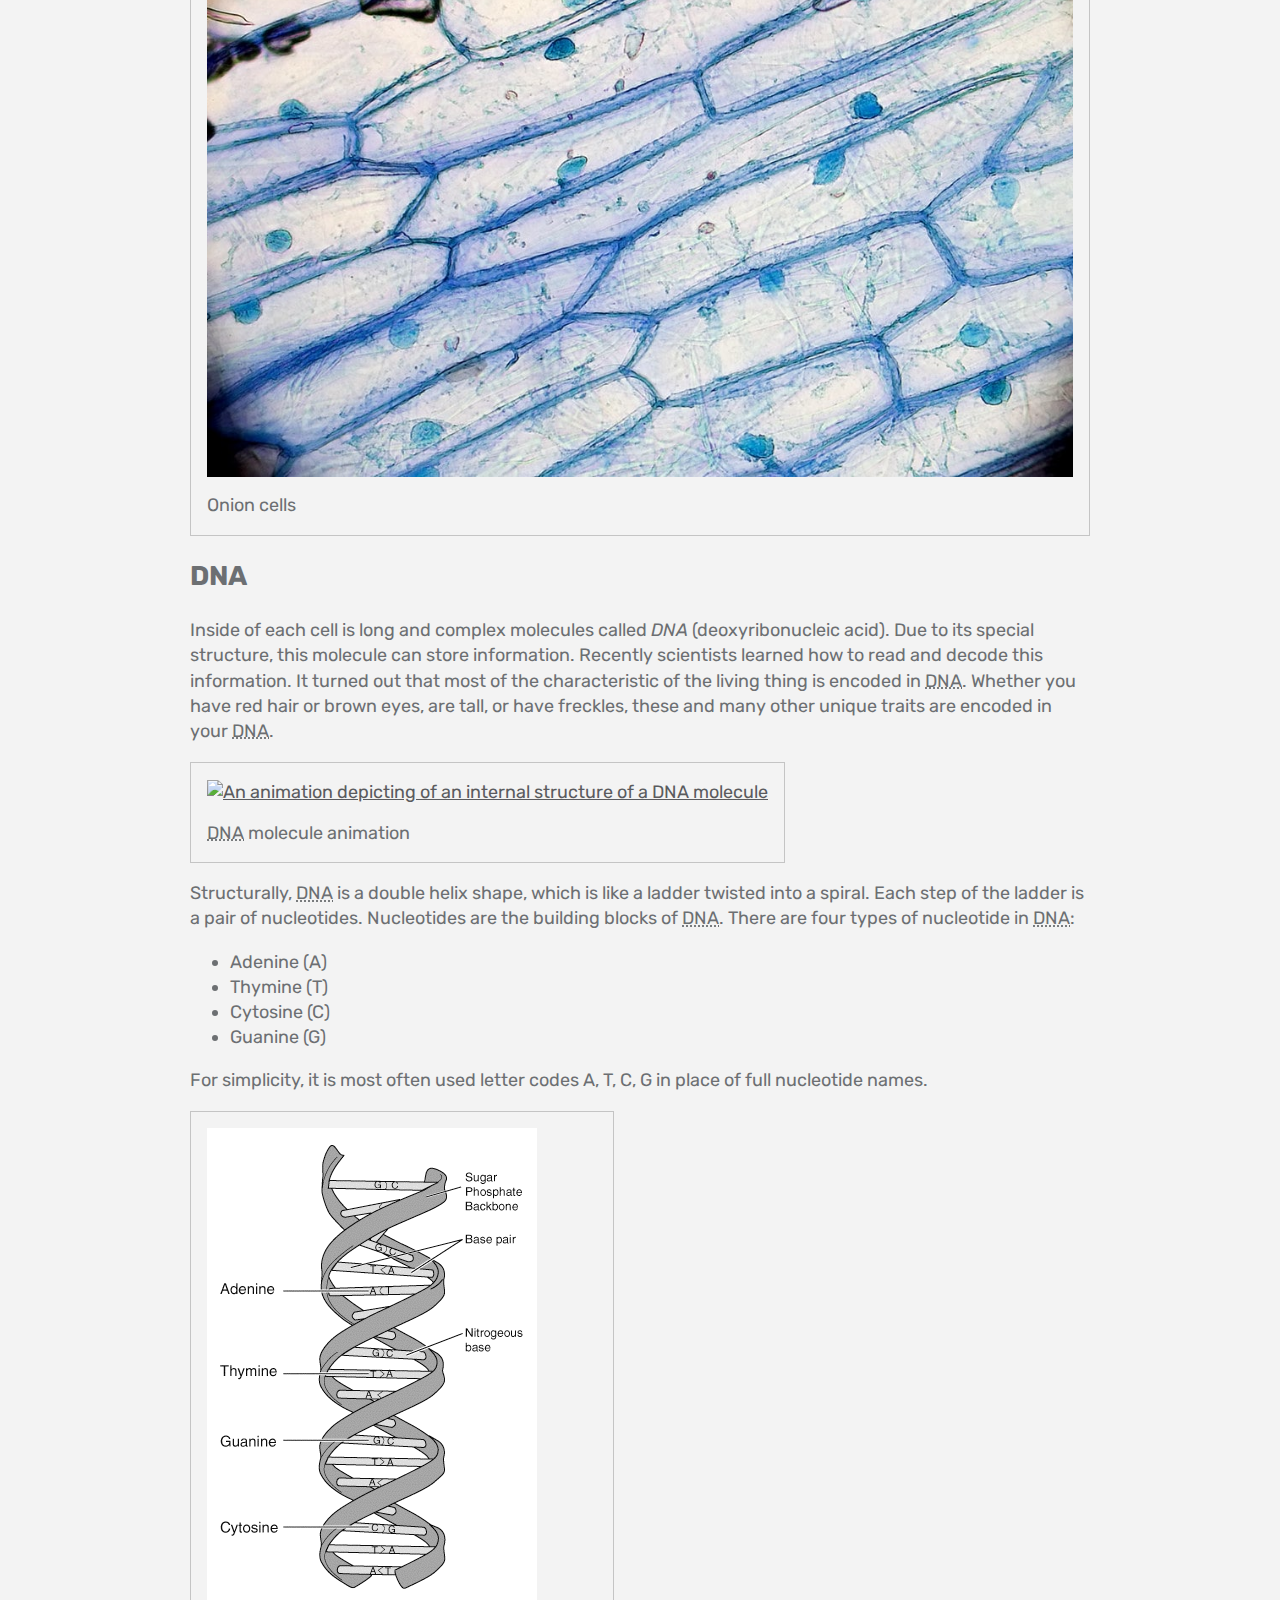
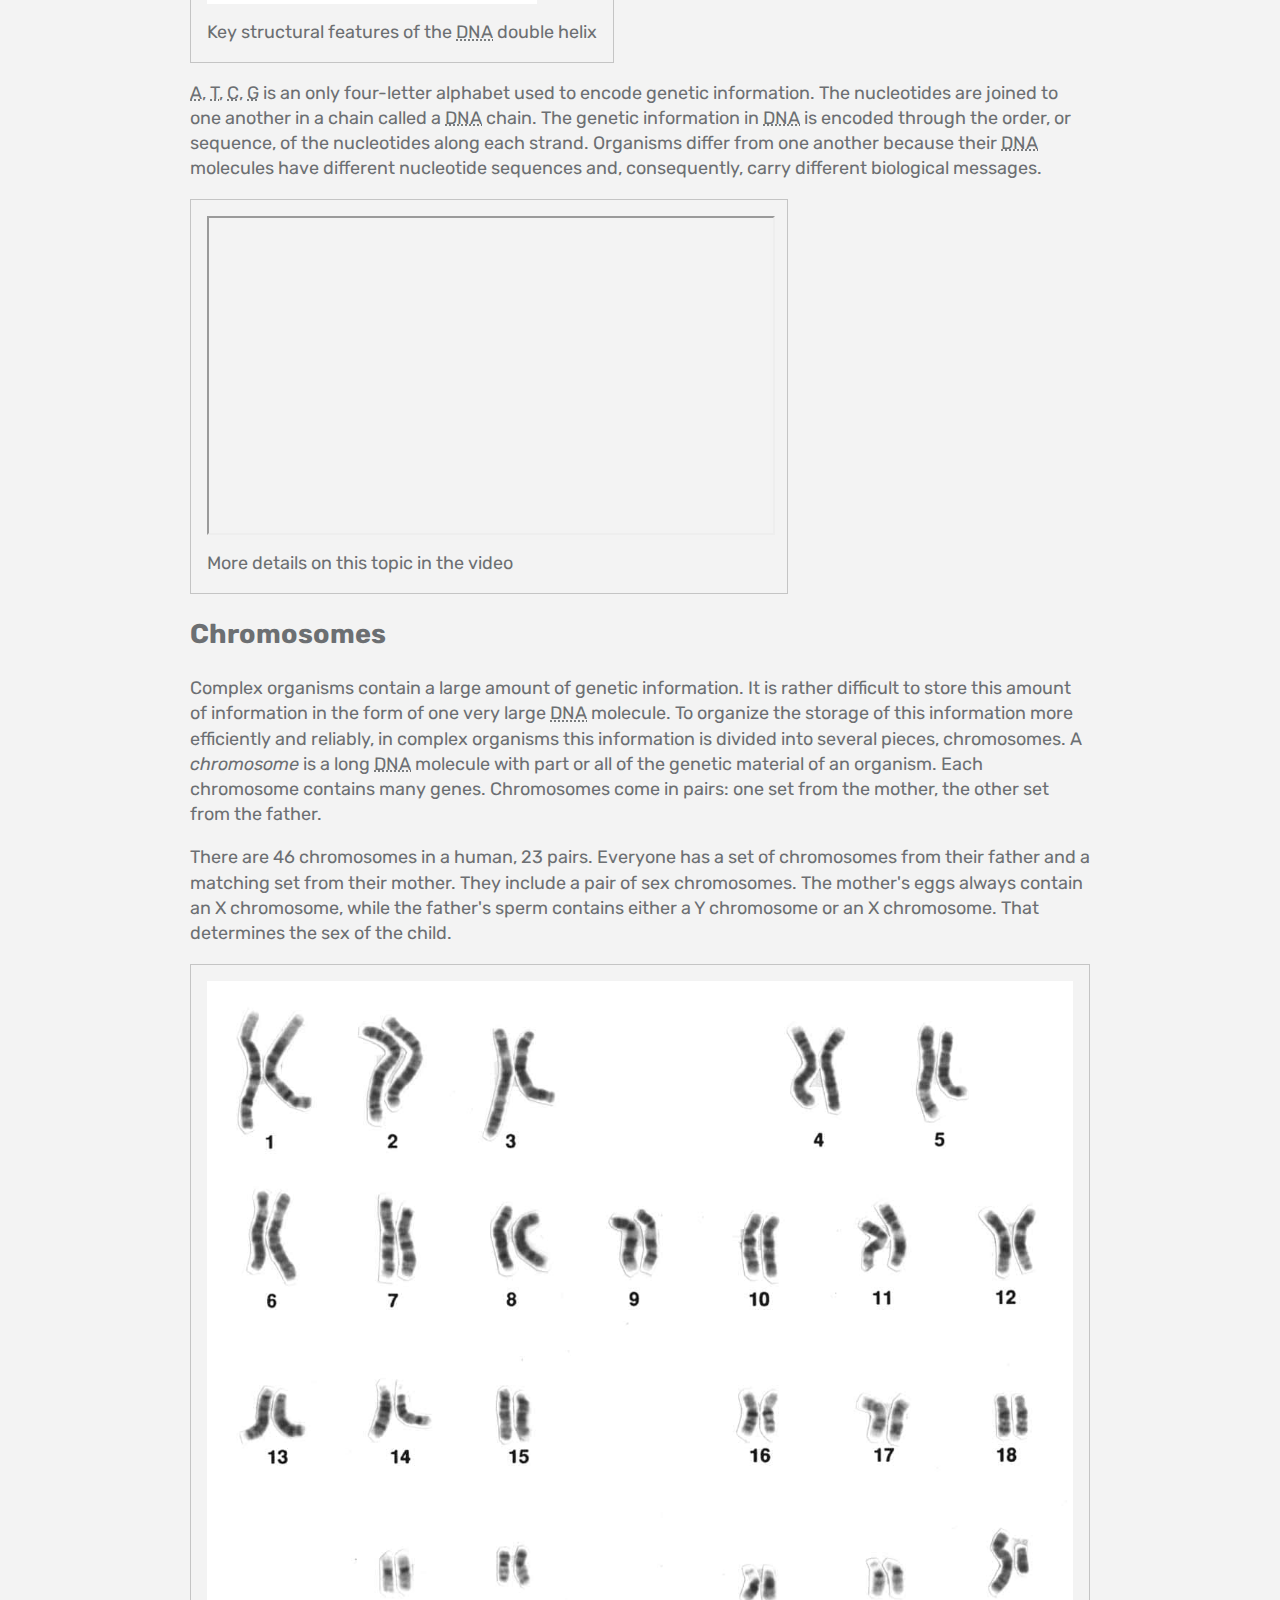
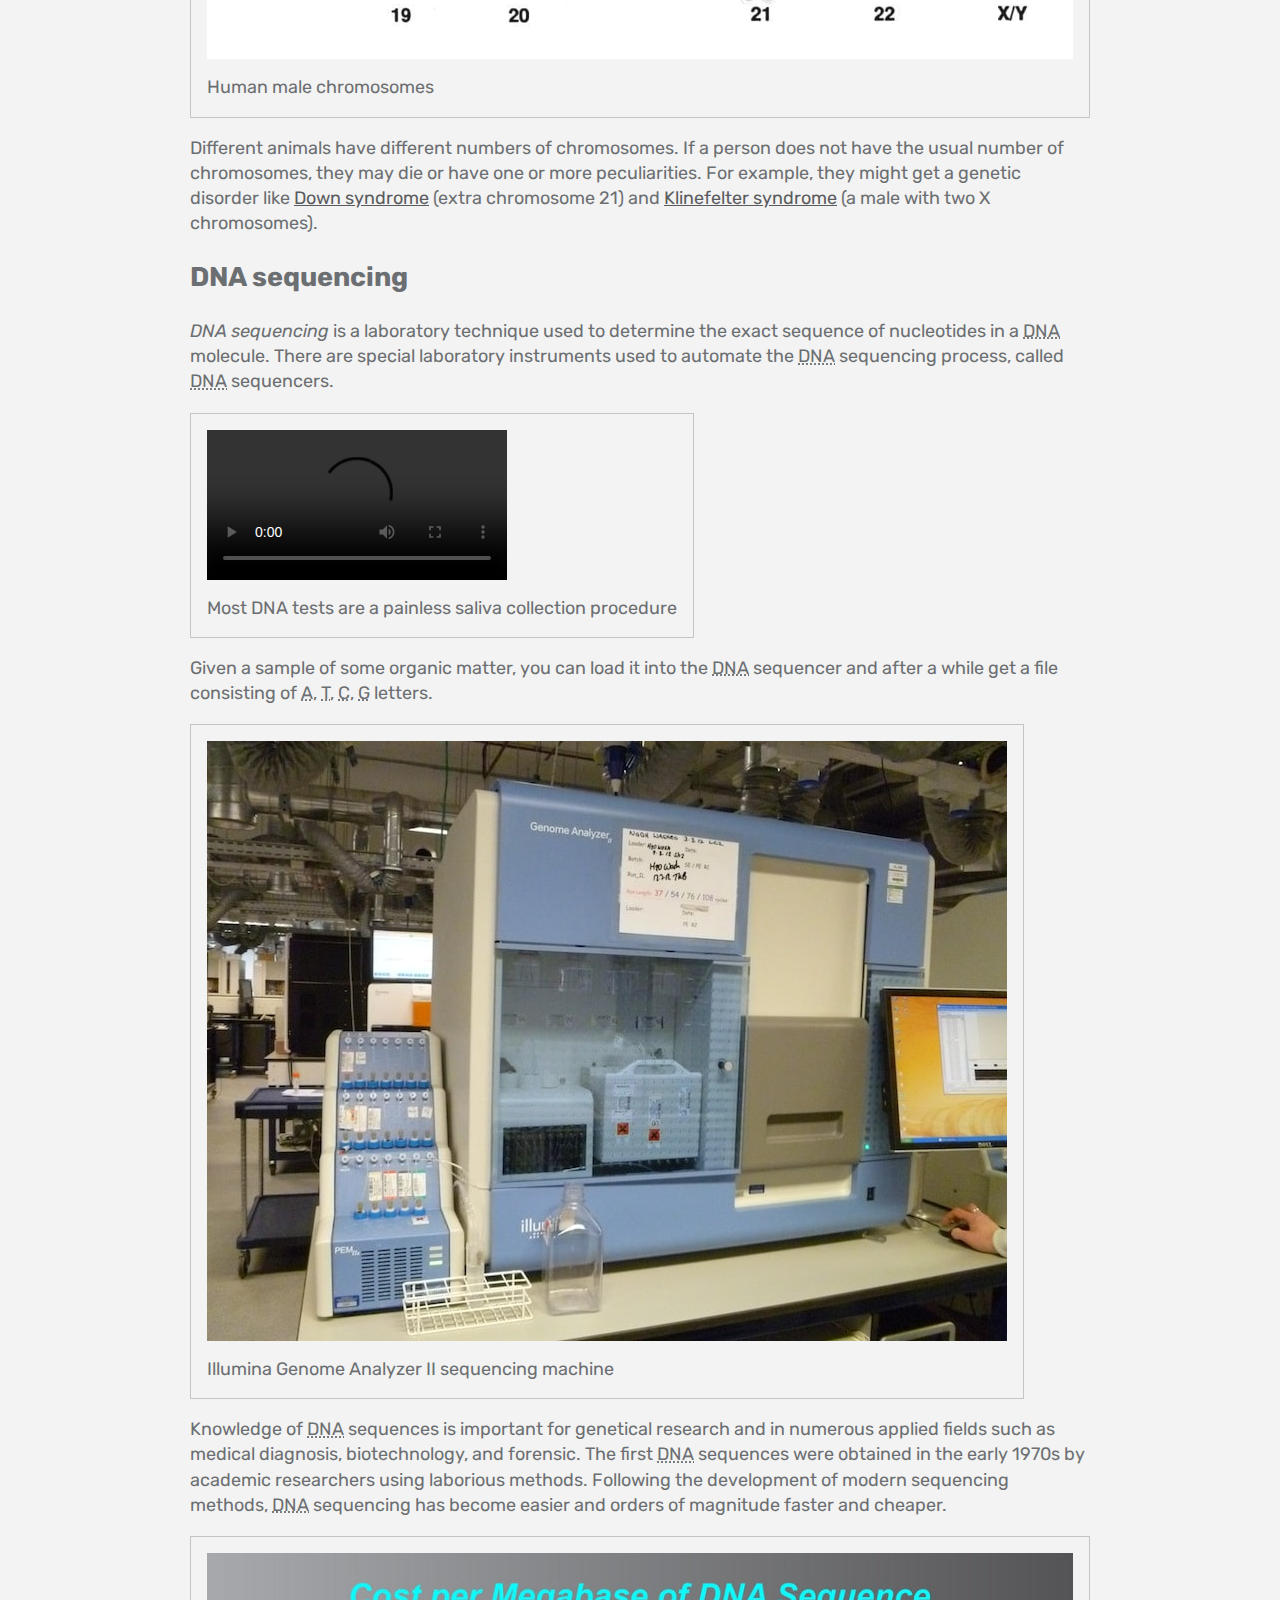
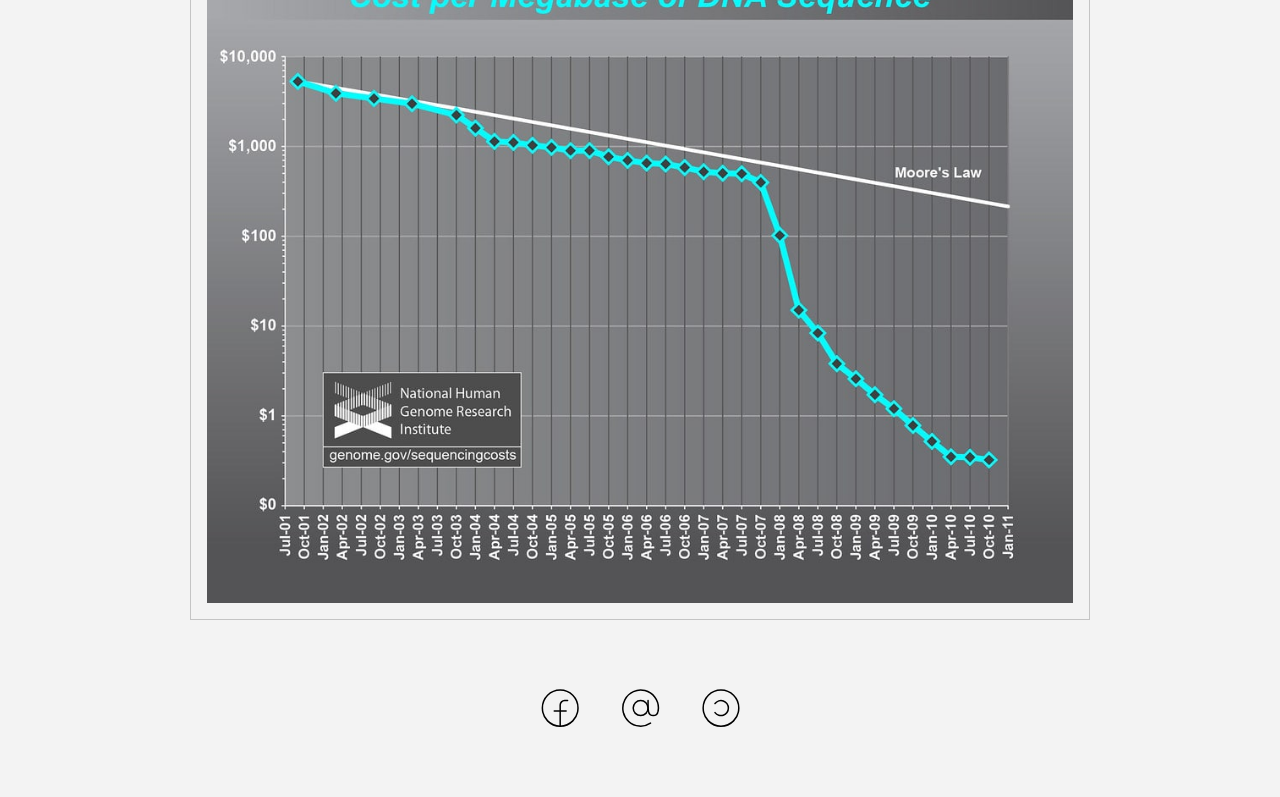
==== commit fc88b518: "Spell" ====
--- a/article-1-dna.html
+++ b/article-1-dna.html
@@ -73,7 +73,7 @@
         <h2>Cells</h2>
         <!-- dfn tag is used when a new term introduced -->
         <p>
-          All living things are made of millions of tiny self-contained components called cells. The <dfn>cell</dfn> is the basic structure of organisms. There are organisms made up of only one cell, like a bacteria or <a href="https://simple.wikipedia.org/wiki/Protist">protist</a>. Such cell do everything that the organism needs to live: eat, get rid of waste, grow, reproduce. Some of them can even move and sense their environment.
+          All living things are made of millions of tiny self-contained components called cells. The <dfn>cell</dfn> is the basic structure of organisms. There are organisms made up of only one cell, like bacteria or <a href="https://simple.wikipedia.org/wiki/Protist">protist</a>. Such cells do everything that the organism needs to live: eat, get rid of waste, grow, reproduce. Some of them can even move and sense their environment.
         </p>
 
         <!-- All visuals are enclosed in a figure tage with figcaption -->
@@ -85,7 +85,7 @@
         </figure>
 
         <p>
-          There are organisms made from many cells. This can be a small number of cells, or millions or even trillions of cells. All plants and animals are multicellular organisms. The cells of a multicellular organism have different shapes and sizes, and do different work in the organism. By themselves, they cannot do everything that the organism needs to live. So they cooperate to do work together.
+          There are organisms made from many cells. This can be a small number of cells or millions or even trillions of cells. All plants and animals are multicellular organisms. The cells of a multicellular organism have different shapes and sizes and do different work in the organism. By themselves, they cannot do everything that the organism needs to live. So they cooperate to do work together.
         </p>
 
         <figure>
@@ -105,7 +105,7 @@
         <h2>DNA</h2>
         <!-- abbr tag is used to mark abbreviations -->
         <p>
-          Inside of each cell are long and complex molecules called <dfn>DNA</dfn> (deoxyribonucleic acid). Due to its special structure, this molecule is able to store information. Recently scientists learned how to read and decode this information. It turned out that most of characteristic of the living thing are encoded in <abbr title="Deoxyribonucleic acid">DNA</abbr>. Whether you have red hair or brown eyes, are tall or have freckles, these and many other unique traits are encoded in your <abbr title="Deoxyribonucleic acid">DNA</abbr>.
+          Inside of each cell is long and complex molecules called <dfn>DNA</dfn> (deoxyribonucleic acid). Due to its special structure, this molecule can store information. Recently scientists learned how to read and decode this information. It turned out that most of the characteristic of the living thing is encoded in <abbr title="Deoxyribonucleic acid">DNA</abbr>. Whether you have red hair or brown eyes, are tall, or have freckles, these and many other unique traits are encoded in your <abbr title="Deoxyribonucleic acid">DNA</abbr>.
         </p>
 
         <figure>
@@ -146,7 +146,7 @@
         </figure>
 
         <p>
-          <abbr title="Adenine">A</abbr>, <abbr title="Thymine">T</abbr>, <abbr title="Cytosine">C</abbr>, <abbr title="Guanine">G</abbr> is a only four-letter alphabet used to encode genetic information. The nucleotides are joined to one another in a chain called a <abbr title="Deoxyribonucleic acid">DNA</abbr> chain. The genetic information in <abbr title="Deoxyribonucleic acid">DNA</abbr> is encoded through the order, or sequence, of the nucleotides along each strand. Organisms differ from one another because their <abbr title="Deoxyribonucleic acid">DNA</abbr> molecules have different nucleotide sequences and, consequently, carry different biological messages.
+          <abbr title="Adenine">A</abbr>, <abbr title="Thymine">T</abbr>, <abbr title="Cytosine">C</abbr>, <abbr title="Guanine">G</abbr> is an only four-letter alphabet used to encode genetic information. The nucleotides are joined to one another in a chain called a <abbr title="Deoxyribonucleic acid">DNA</abbr> chain. The genetic information in <abbr title="Deoxyribonucleic acid">DNA</abbr> is encoded through the order, or sequence, of the nucleotides along each strand. Organisms differ from one another because their <abbr title="Deoxyribonucleic acid">DNA</abbr> molecules have different nucleotide sequences and, consequently, carry different biological messages.
         </p>
 
         <figure>
@@ -193,7 +193,7 @@
         -->
         <h2>DNA sequencing</h2>
         <p>
-          <dfn>DNA sequencing</dfn> is a laboratory technique used to determine the exact sequence of nucleotides in a <abbr title="Deoxyribonucleic acid">DNA</abbr> molecules. There are specifal laboratory instruments used to automate the <abbr title="Deoxyribonucleic acid">DNA</abbr> sequencing process, called <abbr title="Deoxyribonucleic acid">DNA</abbr> sequencers.
+          <dfn>DNA sequencing</dfn> is a laboratory technique used to determine the exact sequence of nucleotides in a <abbr title="Deoxyribonucleic acid">DNA</abbr> molecule. There are special laboratory instruments used to automate the <abbr title="Deoxyribonucleic acid">DNA</abbr> sequencing process, called <abbr title="Deoxyribonucleic acid">DNA</abbr> sequencers.
         </p>
 
         <figure>
@@ -215,7 +215,7 @@
         </figure>
 
         <p>
-          Knowledge of <abbr title="Deoxyribonucleic acid">DNA</abbr> sequences is important for genetical research, and in numerous applied fields such as medical diagnosis, biotechnology, and forensic. The first <abbr title="Deoxyribonucleic acid">DNA</abbr> sequences were obtained in the early 1970s by academic researchers using laborious methods. Following the development of modern sequencing methods, <abbr title="Deoxyribonucleic acid">DNA</abbr> sequencing has become easier and orders of magnitude faster and cheaper.
+          Knowledge of <abbr title="Deoxyribonucleic acid">DNA</abbr> sequences is important for genetical research and in numerous applied fields such as medical diagnosis, biotechnology, and forensic. The first <abbr title="Deoxyribonucleic acid">DNA</abbr> sequences were obtained in the early 1970s by academic researchers using laborious methods. Following the development of modern sequencing methods, <abbr title="Deoxyribonucleic acid">DNA</abbr> sequencing has become easier and orders of magnitude faster and cheaper.
         </p>
 
         <figure>
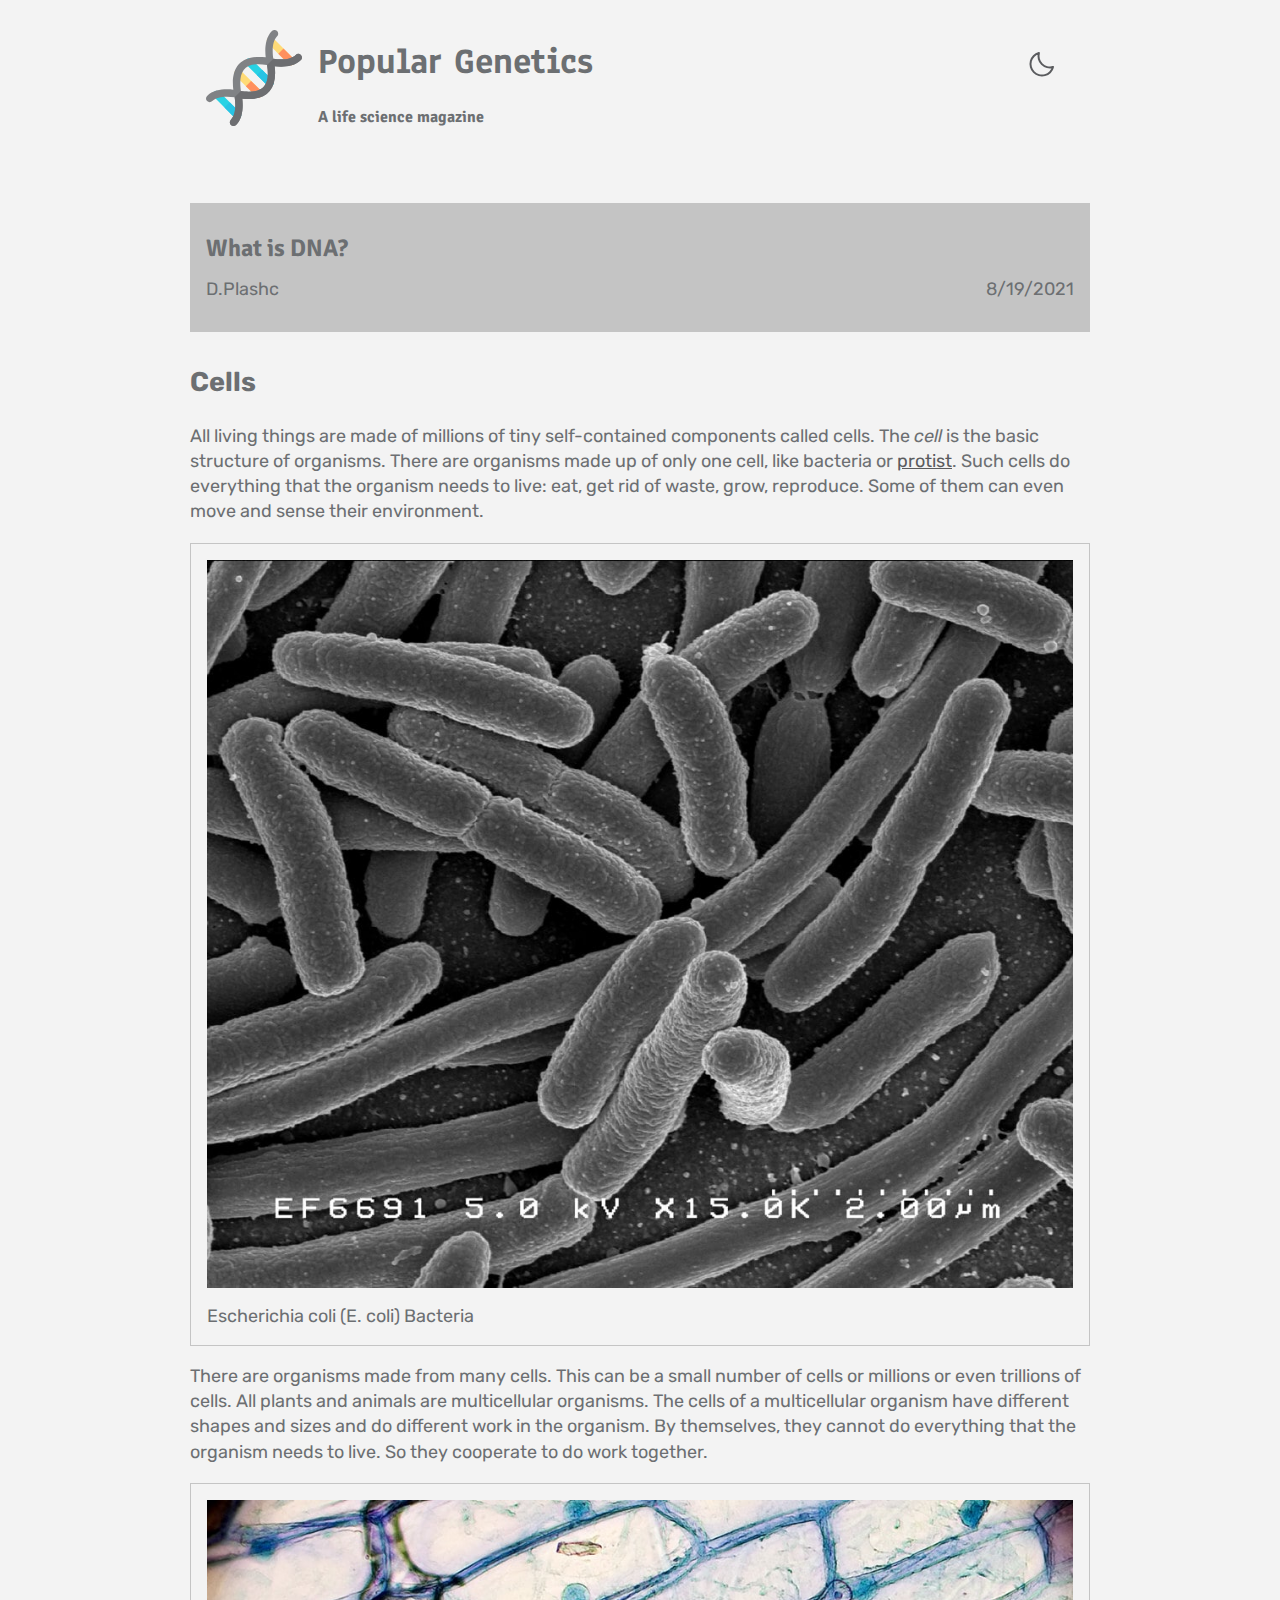
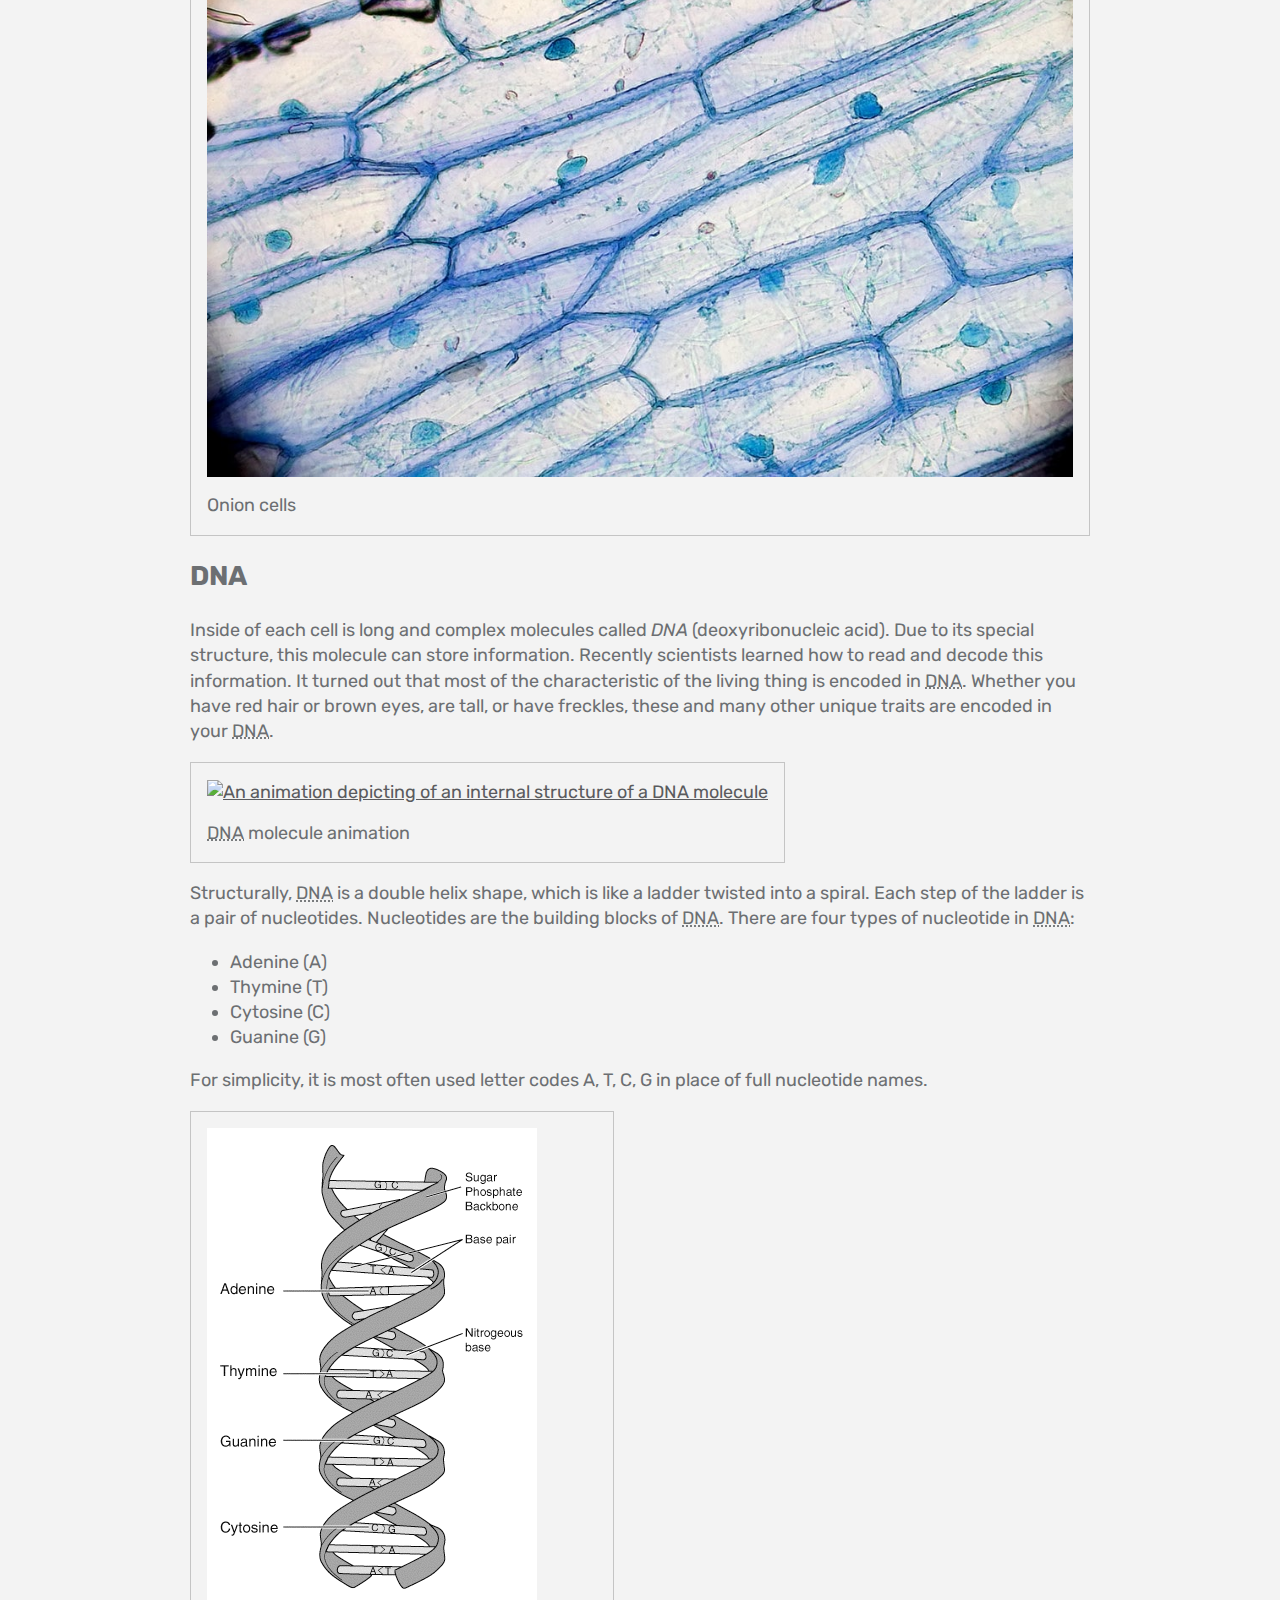
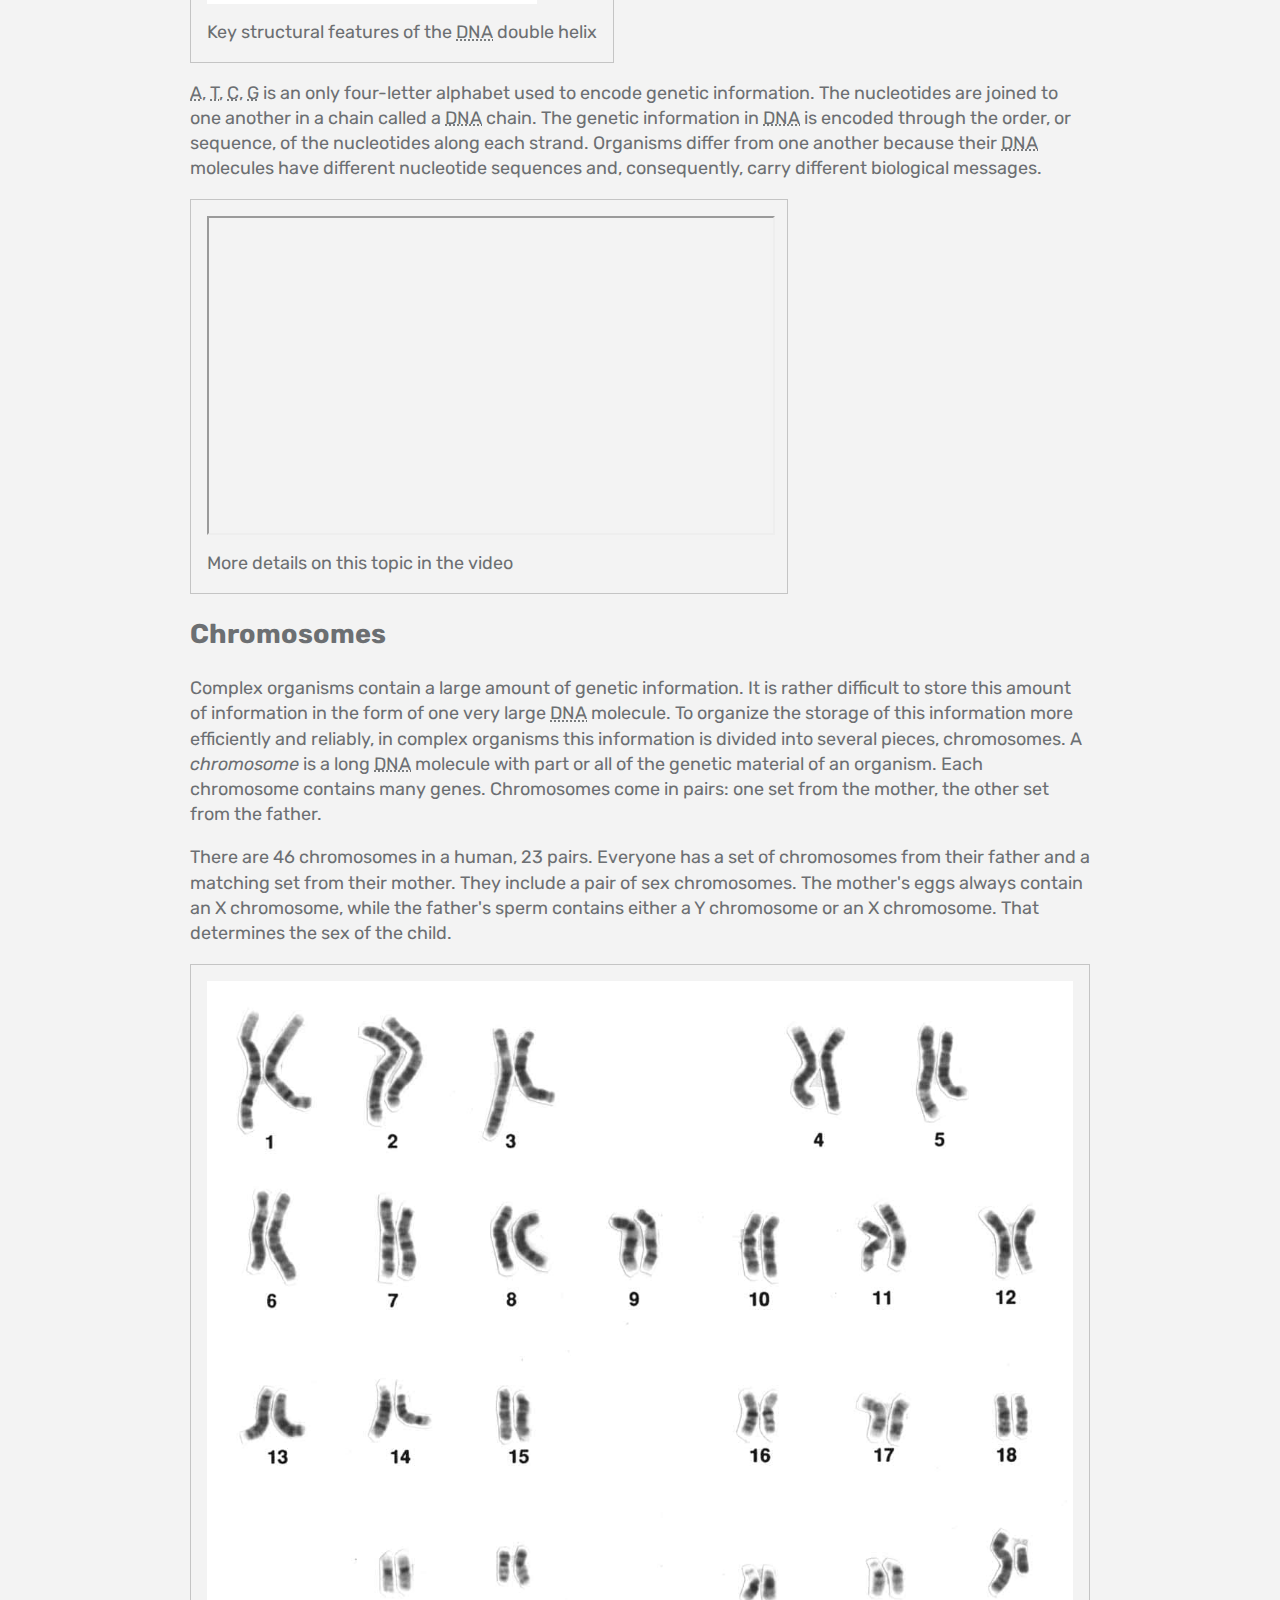
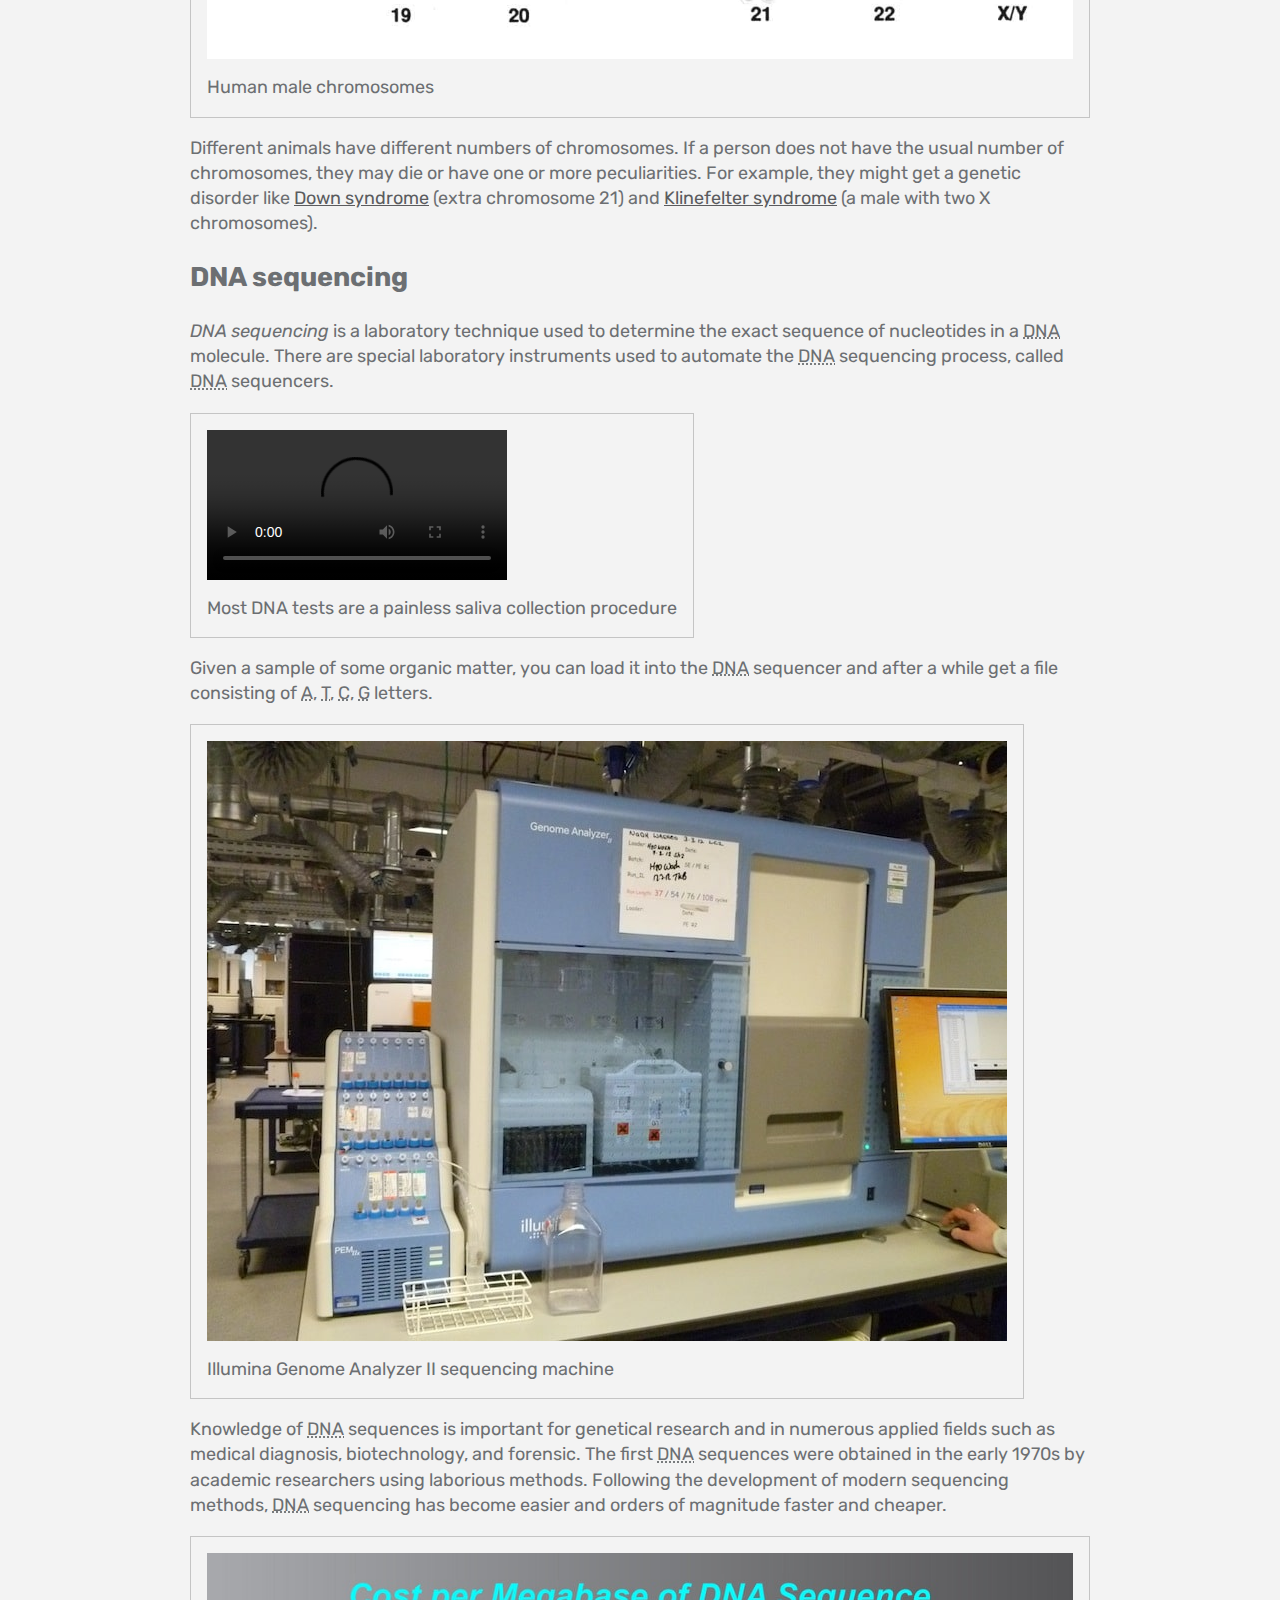
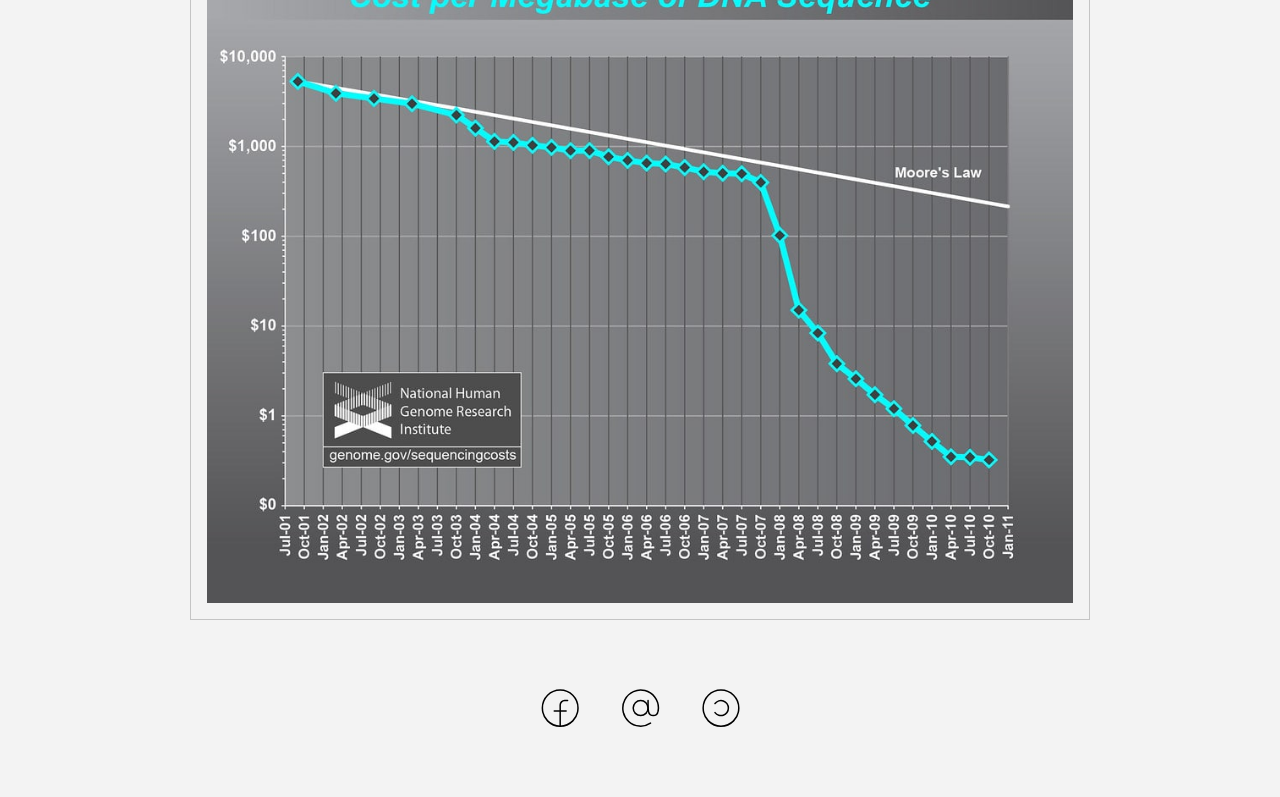
==== commit 610187f0: "share button" ====
--- a/article-1-dna.html
+++ b/article-1-dna.html
@@ -61,6 +61,11 @@
         <div class="author">D.Plashc</div>
         <!-- The date string is updated by JS during the page load to be displayed in the local format -->
         <div class="publication_date">2021-08-19</div>
+        <!--
+          The share button is hidden by default.
+          main.js enables it if share functionality is available in the browser
+        -->
+        <button class="share_button" style="display:none"></button>
       </header>
 
       <!-- Every article consists of sections which divide it into small topics -->
--- a/css/main.css
+++ b/css/main.css
@@ -252,10 +252,10 @@
 article > header {
   background-color: var(--odd-background-color);
   display: grid;
-  grid-template-columns: auto min-content max-content;
+  grid-template-columns: auto min-content;
   grid-template-rows: min-content min-content;
   grid-template-areas:
-  "title title"
+  "title share_button"
   "author publication_date";
   padding: 1rem;
   padding-bottom: 2rem;
@@ -274,6 +274,21 @@
 article > header .publication_date {
   grid-area: publication_date;
   white-space: nowrap;
+
+}
+
+article .share_button {
+  grid-area: share_button;
+  background-color: var(--accent-text-colour);
+  -webkit-mask-image: url("../assets/share.svg");
+  mask-image: url("../assets/share.svg");
+  -webkit-mask-repeat: no-repeat;
+  mask-repeat: no-repeat;
+  height: 32px;
+  width: 32px;
+  cursor: pointer;
+  justify-self: end;
+  margin-top: 0.5rem;
 }
 
 article > section {
